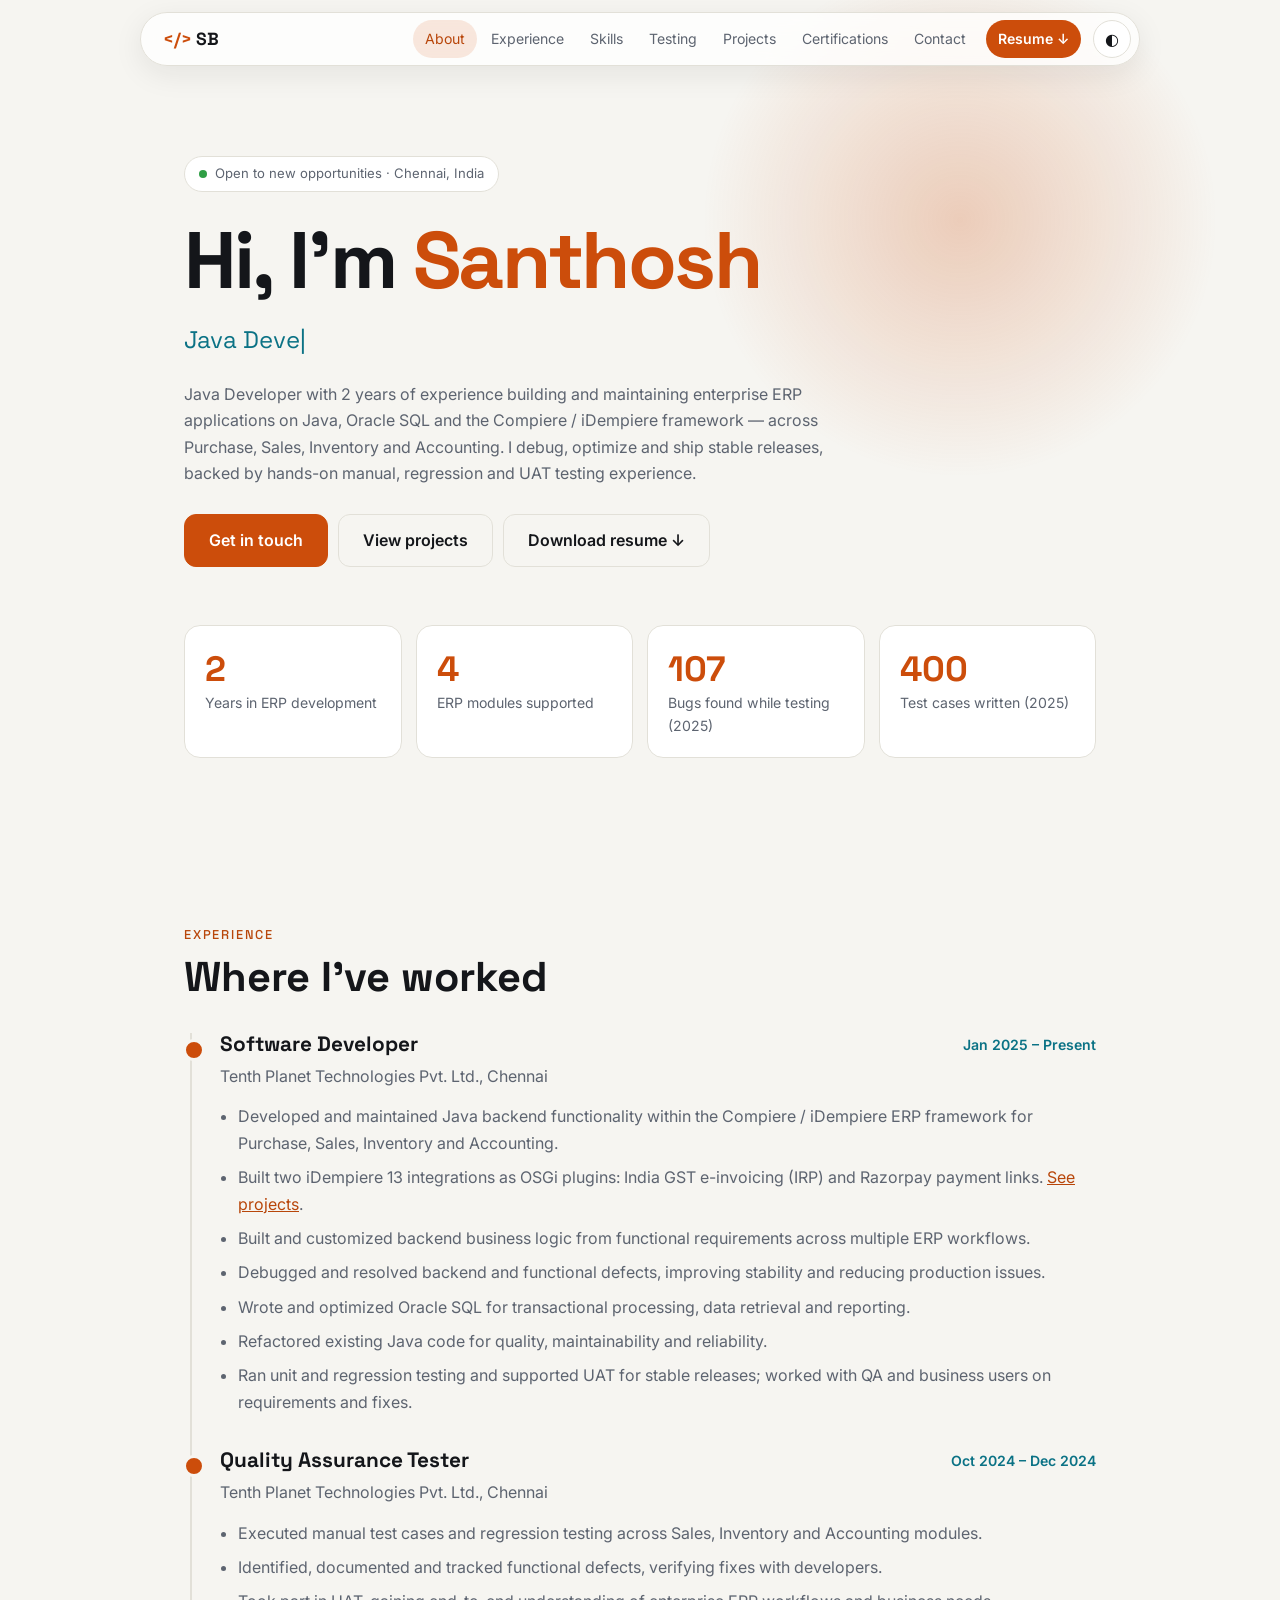
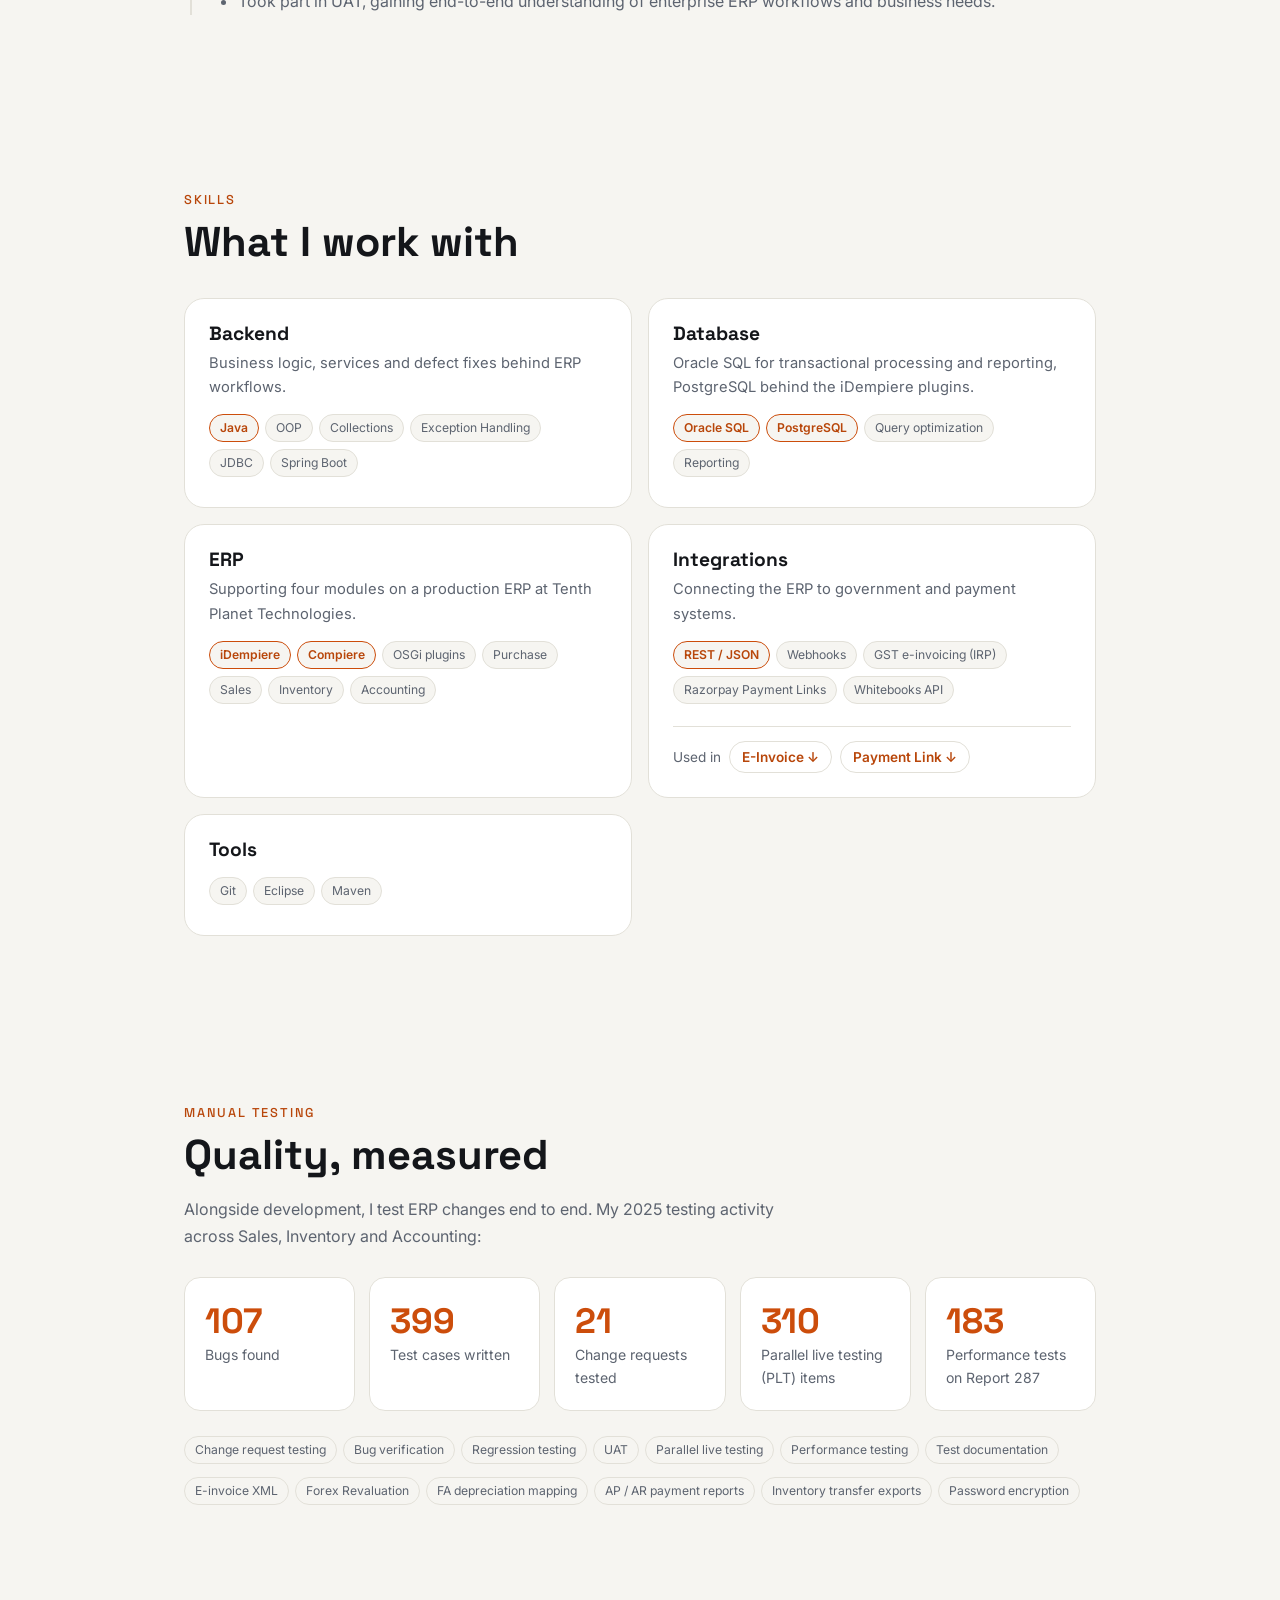
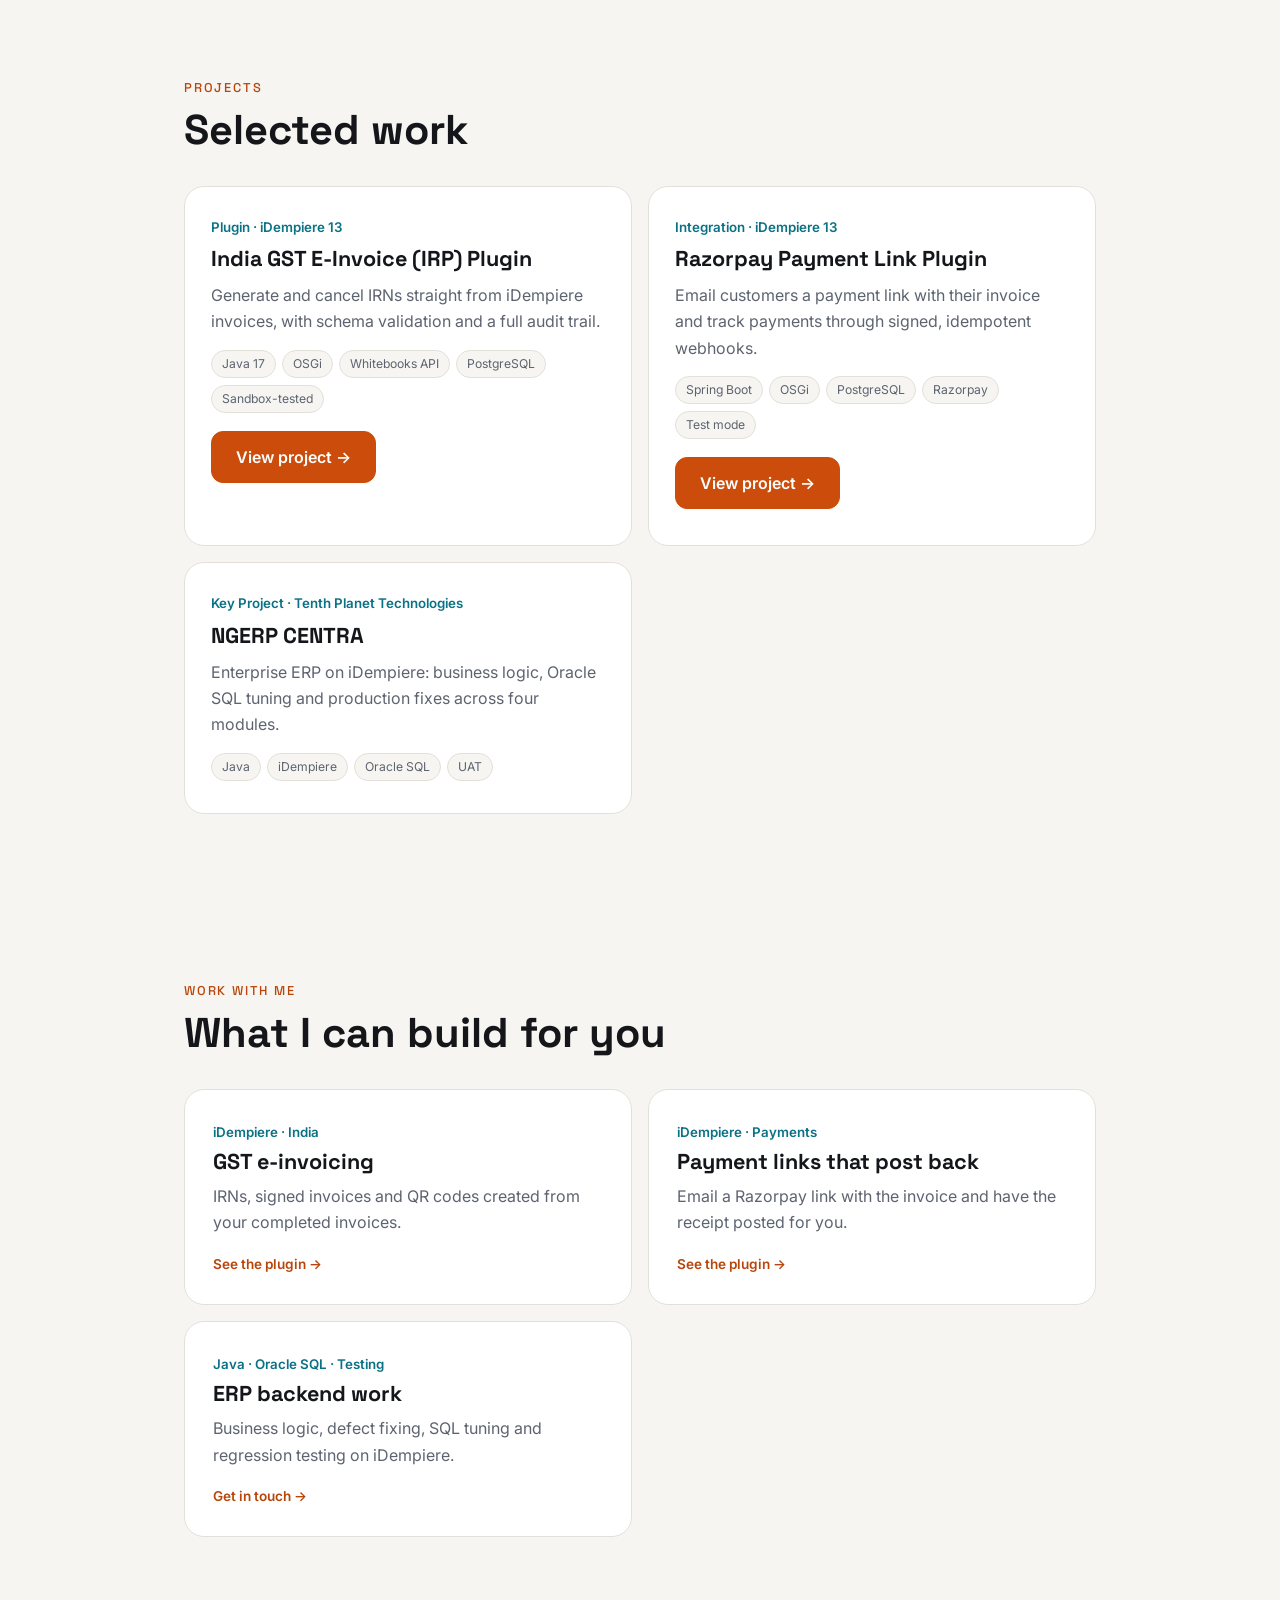
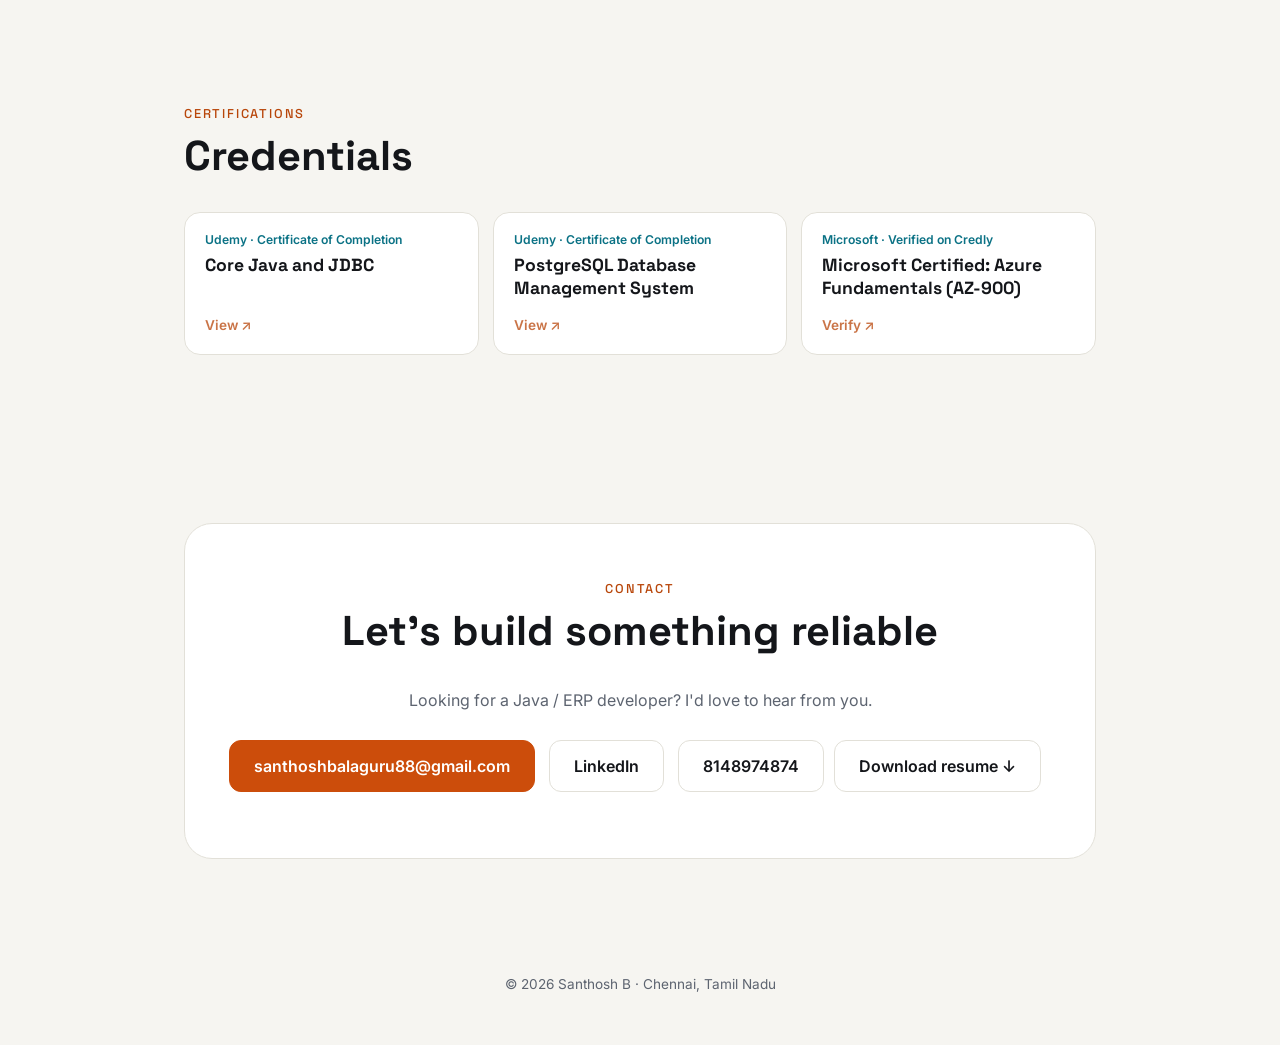
==== index.html @ 07594a26 "Added icons for pills" ====
<!DOCTYPE html>
<html lang="en-IN">
<head>
<meta charset="utf-8">
<meta name="viewport" content="width=device-width, initial-scale=1, viewport-fit=cover">
<title>Santhosh B | Java Developer · iDempiere &amp; Oracle SQL</title>
<meta name="description" content="Santhosh B, Java Developer in Chennai: 2 years building enterprise ERP apps on Compiere / iDempiere and Oracle SQL, plus regression and UAT testing.">
<meta name="author" content="Santhosh B">
<meta name="robots" content="index,follow,max-image-preview:large">
<meta name="theme-color" content="#cc4d0b">
<link rel="canonical" href="https://santhoshbalaguru.website/">
<meta property="og:type" content="website">
<meta property="og:locale" content="en_IN">
<meta property="og:title" content="Santhosh B | Java Developer · iDempiere &amp; Oracle SQL">
<meta property="og:description" content="Santhosh B, Java Developer in Chennai: 2 years building enterprise ERP apps on Compiere / iDempiere and Oracle SQL, plus regression and UAT testing.">
<meta property="og:url" content="https://santhoshbalaguru.website/">
<meta property="og:site_name" content="Santhosh B">
<meta property="og:image" content="https://santhoshbalaguru.website/og-image.png">
<meta property="og:image:width" content="1200">
<meta property="og:image:height" content="630">
<meta property="og:image:alt" content="Santhosh B, Java Developer">
<meta name="twitter:card" content="summary_large_image">
<meta name="twitter:image" content="https://santhoshbalaguru.website/og-image.png">
<meta name="twitter:title" content="Santhosh B | Java Developer · iDempiere &amp; Oracle SQL">
<meta name="twitter:description" content="Santhosh B, Java Developer in Chennai: 2 years building enterprise ERP apps on Compiere / iDempiere and Oracle SQL, plus regression and UAT testing.">
<script type="application/ld+json">
{"@context":"https://schema.org","@type":"Person","name":"Santhosh B","url":"https://santhoshbalaguru.website/","jobTitle":"Java Developer","description":"Santhosh B, Java Developer in Chennai: 2 years building enterprise ERP apps on Compiere / iDempiere and Oracle SQL, plus regression and UAT testing.","address":{"@type":"PostalAddress","addressLocality":"Chennai","addressRegion":"Tamil Nadu","addressCountry":"IN"},"worksFor":{"@type":"Organization","name":"Tenth Planet Technologies Pvt. Ltd."},"alumniOf":{"@type":"CollegeOrUniversity","name":"Dhanalakshmi Srinivasan College"},"knowsAbout":["Java","JDBC","Spring Boot","Oracle SQL","PostgreSQL","iDempiere","Compiere","OSGi","ERP","REST APIs","GST e-invoicing","Razorpay Payment Links","Manual Testing","Regression Testing","UAT"],"sameAs":["https://linkedin.com/in/santhoshb88"]}
</script>
<link rel="icon" type="image/png" href="/favicon.png">
<link rel="preconnect" href="https://fonts.googleapis.com">
<link rel="preconnect" href="https://fonts.gstatic.com" crossorigin>
<link href="https://fonts.googleapis.com/css2?family=Space+Grotesk:wght@500;700&family=Inter:wght@400;500;600&display=swap" rel="stylesheet">
<link rel="stylesheet" href="/site.css">
<script src="/site.js"></script>
<noscript><style>.rv{opacity:1;transform:none}.stat b{font-size:0}.stat b:after{content:attr(data-n);font-size:2.2rem}.type{display:none}</style></noscript>
<style>
/* index-only styles (shared theme, layout and animations are in site.css) */
.type{font-family:'Space Grotesk',sans-serif;font-size:clamp(1.1rem,3vw,1.5rem);color:var(--acc2);min-height:1.8em}
.type:after{content:"|";animation:p 1s infinite}
.tl{border-left:2px solid var(--line);margin-left:6px;padding-left:28px}.tl>div{position:relative;margin-bottom:34px}.tl>div:last-child{margin-bottom:0}.tl>div:before{content:"";position:absolute;left:-37px;top:6px;width:16px;height:16px;border-radius:50%;background:var(--acc);border:3px solid var(--bg)}.tl ul{margin:0;padding-left:18px;color:var(--mute)}.tl li{margin-bottom:8px}.tl li a{color:var(--acc-text)}
.row{display:flex;justify-content:space-between;gap:10px;flex-wrap:wrap;margin-bottom:6px}
.row h3{font-size:1.3rem}.when{color:var(--acc2);font-size:.88rem;font-weight:600}
.co{color:var(--mute);margin-bottom:14px}
.bars{display:grid;grid-template-columns:repeat(auto-fit,minmax(min(300px,100%),1fr));gap:16px}
.sk{background:var(--card);border:1px solid var(--line);border-radius:20px;padding:24px;transition:.3s}
.sk:hover{border-color:var(--acc);box-shadow:0 14px 34px var(--glow)}
.sk h3{font-size:1.2rem;margin-bottom:6px}.sk>p{margin:0;color:var(--mute);font-size:.92rem}
.sk .pills{margin-top:14px}.sk .pills span.p{border-color:var(--acc);color:var(--acc-text);font-weight:600}
.sk .seen{display:flex;flex-wrap:wrap;align-items:center;gap:8px;margin-top:16px;padding-top:14px;border-top:1px solid var(--line);font-size:.85rem;color:var(--mute)}
.sk .seen a{color:var(--acc-text);font-weight:600;text-decoration:none;padding:4px 12px;border:1px solid var(--line);border-radius:99px;transition:.2s}
.sk .seen a:hover{border-color:var(--acc);background:color-mix(in srgb,var(--acc) 10%,transparent)}
.card.hl{border-color:var(--acc);box-shadow:0 0 0 3px color-mix(in srgb,var(--acc) 35%,transparent),0 14px 34px var(--glow)}
.certs{display:grid;grid-template-columns:repeat(auto-fit,minmax(min(240px,100%),1fr));gap:14px;margin-top:34px}
.cert{display:flex;flex-direction:column;align-items:flex-start;gap:14px;border:1px solid var(--line);border-radius:16px;padding:18px 20px;background:var(--card);text-decoration:none;color:var(--ink);position:relative;transition:.25s}
.cert:hover,.cert:focus-visible{transform:translateY(-4px);border-color:var(--acc);box-shadow:0 14px 34px var(--glow);outline:none}
.cb{flex:1;min-width:0;width:100%}.cb small{display:block;color:var(--acc2);font-weight:600;font-size:.76rem;line-height:1.4;margin-bottom:6px}
.cb b{display:block;font-family:'Space Grotesk',sans-serif;font-size:1.1rem;line-height:1.3;overflow-wrap:anywhere}
.go{flex:none;margin-top:auto;font-size:.85rem;font-weight:600;color:var(--acc-text);opacity:.75;transition:.25s}
.cert:hover .go{opacity:1;transform:translateX(3px)}
.card.next .go{opacity:1}
.contact{text-align:center}
.contact .box{background:var(--card);border:1px solid var(--line);border-radius:28px;padding:56px 24px}
.contact p{color:var(--mute);max-width:480px;margin:0 auto 26px}
@media(prefers-reduced-motion:reduce){.type:after{animation:none}.sk,.cert,.go,.sk .seen a{transition:none}.cert:hover,.cert:focus-visible,.cert:hover .go{transform:none}}
</style>
</head>
<body>
<nav aria-label="Main"><a class="brand" href="#about"><span>&lt;/&gt;</span> SB</a>
<div class="links" id="menu"><a href="#about">About</a><a href="#exp">Experience</a><a href="#skills">Skills</a><a href="#qa">Testing</a><a href="#work">Projects</a><a href="#edu">Certifications</a><a href="#contact">Contact</a><a class="nav-btn" href="/Santhosh_B_Resume.pdf" download>Resume ↓</a></div>
<div class="tools"><button id="theme" aria-label="Toggle theme">◐</button><button id="menu-btn" aria-label="Open menu" aria-expanded="false" aria-controls="menu"><svg width="18" height="18" viewBox="0 0 18 18" fill="none" stroke="currentColor" stroke-width="1.8" stroke-linecap="round" aria-hidden="true"><path class="a" d="M3 5h12M3 9h12M3 13h12"/><path class="x" d="M4 4l10 10M14 4L4 14"/></svg></button></div></nav>

<main>
<section class="hero" id="about">
<span class="tag"><i></i>Open to new opportunities · Chennai, India</span>
<h1>Hi, I'm <em>Santhosh</em></h1>
<div class="type" id="type"></div>
<p class="lead">Java Developer with 2 years of experience building and maintaining enterprise ERP applications on Java, Oracle SQL and the Compiere / iDempiere framework — across Purchase, Sales, Inventory and Accounting. I debug, optimize and ship stable releases, backed by hands-on manual, regression and UAT testing experience.</p>
<a class="btn" href="#contact">Get in touch</a><a class="btn o" href="#work">View projects</a><a class="btn o" href="/Santhosh_B_Resume.pdf" download>Download resume ↓</a>
<div class="stats">
<div class="stat"><b data-n="2">0</b><span>Years in ERP development</span></div>
<div class="stat"><b data-n="4">0</b><span>ERP modules supported</span></div>
<div class="stat"><b data-n="107">0</b><span>Bugs found while testing (2025)</span></div>
<div class="stat"><b data-n="400">0</b><span>Test cases written (2025)</span></div>
</div>
</section>

<section id="exp" class="rv">
<div class="eyebrow">Experience</div><h2>Where I've worked</h2>
<div class="tl">
<div><div class="row"><h3>Software Developer</h3><span class="when">Jan 2025 – Present</span></div><div class="co">Tenth Planet Technologies Pvt. Ltd., Chennai</div>
<ul><li>Developed and maintained Java backend functionality within the Compiere / iDempiere ERP framework for Purchase, Sales, Inventory and Accounting.</li>
<li>Built two iDempiere 13 integrations as OSGi plugins: India GST e-invoicing (IRP) and Razorpay payment links. <a href="#work">See projects</a>.</li>
<li>Built and customized backend business logic from functional requirements across multiple ERP workflows.</li>
<li>Debugged and resolved backend and functional defects, improving stability and reducing production issues.</li>
<li>Wrote and optimized Oracle SQL for transactional processing, data retrieval and reporting.</li>
<li>Refactored existing Java code for quality, maintainability and reliability.</li>
<li>Ran unit and regression testing and supported UAT for stable releases; worked with QA and business users on requirements and fixes.</li></ul></div>
<div><div class="row"><h3>Quality Assurance Tester</h3><span class="when">Oct 2024 – Dec 2024</span></div><div class="co">Tenth Planet Technologies Pvt. Ltd., Chennai</div>
<ul><li>Executed manual test cases and regression testing across Sales, Inventory and Accounting modules.</li>
<li>Identified, documented and tracked functional defects, verifying fixes with developers.</li>
<li>Took part in UAT, gaining end-to-end understanding of enterprise ERP workflows and business needs.</li></ul></div>
</div>
</section>

<section id="skills" class="rv">
<div class="eyebrow">Skills</div><h2>What I work with</h2>
<div class="bars">
<div class="sk"><h3>Backend</h3><p>Business logic, services and defect fixes behind ERP workflows.</p><div class="pills"><span class="p">Java</span><span>OOP</span><span>Collections</span><span>Exception Handling</span><span>JDBC</span><span>Spring Boot</span></div></div>
<div class="sk"><h3>Database</h3><p>Oracle SQL for transactional processing and reporting, PostgreSQL behind the iDempiere plugins.</p><div class="pills"><span class="p">Oracle SQL</span><span class="p">PostgreSQL</span><span>Query optimization</span><span>Reporting</span></div></div>
<div class="sk"><h3>ERP</h3><p>Supporting four modules on a production ERP at Tenth Planet Technologies.</p><div class="pills"><span class="p">iDempiere</span><span class="p">Compiere</span><span>OSGi plugins</span><span>Purchase</span><span>Sales</span><span>Inventory</span><span>Accounting</span></div></div>
<div class="sk"><h3>Integrations</h3><p>Connecting the ERP to government and payment systems.</p><div class="pills"><span class="p">REST / JSON</span><span>Webhooks</span><span>GST e-invoicing (IRP)</span><span>Razorpay Payment Links</span><span>Whitebooks API</span></div><div class="seen"><span>Used in</span><a href="#p-einvoice">E-Invoice ↓</a><a href="#p-payment">Payment Link ↓</a></div></div>
<div class="sk"><h3>Tools</h3><div class="pills"><span>Git</span><span>Eclipse</span><span>Maven</span></div></div>
</div>
</section>

<section id="qa" class="rv">
<div class="eyebrow">Manual Testing</div><h2>Quality, measured</h2>
<p class="lead" style="margin-top:-14px">Alongside development, I test ERP changes end to end. My 2025 testing activity across Sales, Inventory and Accounting:</p>
<div class="stats" style="margin-top:0">
<div class="stat"><b data-n="107">0</b><span>Bugs found</span></div>
<div class="stat"><b data-n="400">0</b><span>Test cases written</span></div>
<div class="stat"><b data-n="21">0</b><span>Change requests tested</span></div>
<div class="stat"><b data-n="311">0</b><span>Parallel live testing (PLT) items</span></div>
<div class="stat"><b data-n="184">0</b><span>Performance tests on Report 287</span></div>
</div>
<div class="pills" style="margin-top:24px"><span>Change request testing</span><span>Bug verification</span><span>Regression testing</span><span>UAT</span><span>Parallel live testing</span><span>Performance testing</span><span>Test documentation</span></div>
<div class="pills" style="margin-top:6px"><span>E-invoice XML</span><span>Forex Revaluation</span><span>FA depreciation mapping</span><span>AP / AR payment reports</span><span>Inventory transfer exports</span><span>Password encryption</span></div>
</section>

<section id="work" class="rv">
<div class="eyebrow">Projects</div><h2>Selected work</h2>
<div class="grid">
<div class="card" id="p-einvoice"><small>Plugin · iDempiere 13</small><h3>India GST E-Invoice (IRP) Plugin</h3><p>Generate and cancel IRNs straight from iDempiere invoices, with schema validation and a full audit trail.</p><div class="pills"><span>Java 17</span><span>OSGi</span><span>Whitebooks API</span><span>PostgreSQL</span><span>Sandbox-tested</span></div><a class="btn" href="/einvoice" style="margin-top:12px">View project →</a></div>
<div class="card" id="p-payment"><small>Integration · iDempiere 13</small><h3>Razorpay Payment Link Plugin</h3><p>Email customers a payment link with their invoice and track payments through signed, idempotent webhooks.</p><div class="pills"><span>Spring Boot</span><span>OSGi</span><span>PostgreSQL</span><span>Razorpay</span><span>Test mode</span></div><a class="btn" href="/paymentlink" style="margin-top:12px">View project →</a></div><div class="card"><small>Key Project · Tenth Planet Technologies</small><h3>NGERP CENTRA</h3><p>Enterprise ERP on iDempiere: business logic, Oracle SQL tuning and production fixes across four modules.</p><div class="pills"><span>Java</span><span>iDempiere</span><span>Oracle SQL</span><span>UAT</span></div></div>
</div>
</section>

<section id="build" class="rv">
<div class="eyebrow">Work with me</div><h2>What I can build for you</h2>
<div class="grid">
<a class="card next" href="/einvoice"><small>iDempiere · India</small><h3>GST e-invoicing</h3><p>IRNs, signed invoices and QR codes created from your completed invoices.</p><span class="go">See the plugin →</span></a>
<a class="card next" href="/paymentlink"><small>iDempiere · Payments</small><h3>Payment links that post back</h3><p>Email a Razorpay link with the invoice and have the receipt posted for you.</p><span class="go">See the plugin →</span></a>
<a class="card next" href="#contact"><small>Java · Oracle SQL · Testing</small><h3>ERP backend work</h3><p>Business logic, defect fixing, SQL tuning and regression testing on iDempiere.</p><span class="go">Get in touch →</span></a>
</div></section>

<section id="edu" class="rv">
<div class="eyebrow">Certifications</div><h2>Credentials</h2>
<div class="certs" style="margin-top:0">
<a class="cert" href="https://www.udemy.com/certificate/UC-5e685139-abd2-43ed-b27d-0bf77f85c052/" target="_blank" rel="noopener"><span class="cb"><small>Udemy · Certificate of Completion</small><b>Core Java and JDBC</b></span><span class="go">View ↗</span></a>
<a class="cert" href="https://www.udemy.com/certificate/UC-26dd299c-749d-40ff-84b7-709927bcfcb7/" target="_blank" rel="noopener"><span class="cb"><small>Udemy · Certificate of Completion</small><b>PostgreSQL Database Management System</b></span><span class="go">View ↗</span></a>
<a class="cert" href="https://www.credly.com/badges/c9484f52-9594-4102-beeb-a816257a2bc6/public_url" target="_blank" rel="noopener"><span class="cb"><small>Microsoft · Verified on Credly</small><b>Microsoft Certified: Azure Fundamentals (AZ-900)</b></span><span class="go">Verify ↗</span></a>
</div>
</section>

<section id="contact" class="contact rv">
<div class="box"><div class="eyebrow">Contact</div><h2>Let's build something reliable</h2>
<p>Looking for a Java / ERP developer? I'd love to hear from you.</p>
<a class="btn" href="mailto:santhoshbalaguru88@gmail.com">santhoshbalaguru88@gmail.com</a>
<a class="btn o" href="https://linkedin.com/in/santhoshb88" target="_blank" rel="noopener">LinkedIn</a>
<a class="btn o" href="tel:+918148974874">8148974874</a><a class="btn o" href="/Santhosh_B_Resume.pdf" download>Download resume ↓</a></div>
</section>
</main>
<footer>© 2026 Santhosh B · Chennai, Tamil Nadu</footer>

<script>
// typing (static first line when reduced motion is preferred)
var words=['Java Developer','iDempiere / Compiere Developer','Oracle SQL & JDBC','Manual Testing & UAT'],wi=0,ci=0,del=false,el=document.getElementById('type');
if(matchMedia('(prefers-reduced-motion:reduce)').matches){el.textContent=words[0]}
else(function t(){var w=words[wi];el.textContent=w.slice(0,ci);
 if(!del&&ci===w.length){del=true;return setTimeout(t,1400)}
 if(del&&ci===0){del=false;wi=(wi+1)%words.length}
 ci+=del?-1:1;setTimeout(t,del?35:70)})();
// highlight a project card when its link in Skills is clicked
document.querySelectorAll('.sk .seen a[href^="#p-"]').forEach(function(a){a.addEventListener('click',function(){var c=document.querySelector(a.getAttribute('href'));if(!c)return;c.classList.remove('hl');void c.offsetWidth;c.classList.add('hl');setTimeout(function(){c.classList.remove('hl')},2600)})});
</script>
</body>
</html>
---- site.css ----
/* Shared styles for every page of santhoshbalaguru.website.
   Theme tokens, layout, components, glow and animations live here.
   Page-specific styles stay in each page's own <style> block. */
:root{--bg:#f6f5f1;--card:#fff;--ink:#14161a;--mute:#5d6470;--line:#e2e0d8;--acc:#cc4d0b;--acc2:#0b7285;--glow:rgba(204,77,11,.12);--on-acc:#fff;--acc-text:#b8460a;box-sizing:border-box;padding-top:env(safe-area-inset-top,0px);padding-bottom:env(safe-area-inset-bottom,0px)}
:root[data-theme="dark"]{--bg:#0e1013;--card:#171a1f;--ink:#eef0f3;--mute:#9aa3af;--line:#262b33;--acc:#ff8a4c;--acc2:#3bc9db;--glow:rgba(255,138,76,.14);--on-acc:#14161a;--acc-text:#ff8a4c}
*{box-sizing:border-box}html{scroll-behavior:smooth;scroll-padding-top:96px;overflow-x:hidden}
body{margin:0;background:var(--bg);color:var(--ink);font:16px/1.65 Inter,system-ui,sans-serif}
h1,h2,h3{font-family:'Space Grotesk',Inter,sans-serif;line-height:1.15;margin:0}
a{color:inherit}
/* nav: floating pill, hamburger menu under 980px */
nav{position:sticky;top:calc(env(safe-area-inset-top,0px) + 12px);z-index:10;display:flex;align-items:center;justify-content:space-between;gap:12px;width:min(1000px,calc(100% - 10vw));margin:12px auto 0;padding:7px 8px 7px 22px;border:1px solid var(--line);border-radius:99px;background:color-mix(in srgb,var(--card) 78%,transparent);-webkit-backdrop-filter:blur(14px) saturate(1.4);backdrop-filter:blur(14px) saturate(1.4);box-shadow:0 8px 30px rgba(20,22,26,.08)}
:root[data-theme="dark"] nav{box-shadow:0 8px 30px rgba(0,0,0,.45)}
.brand{font:700 1.1rem 'Space Grotesk',sans-serif;text-decoration:none;white-space:nowrap}.brand span{color:var(--acc)}
.links{display:flex;gap:2px;align-items:center;margin-left:auto;font-size:.88rem}
.links a{text-decoration:none;color:var(--mute);padding:7px 12px;border-radius:99px;white-space:nowrap;transition:.2s}
.links a:hover{color:var(--ink);background:color-mix(in srgb,var(--ink) 7%,transparent)}
.links a.on{color:var(--acc-text);background:color-mix(in srgb,var(--acc) 13%,transparent)}
.tools{display:flex;gap:6px;align-items:center}
#theme,#menu-btn{border:1px solid var(--line);background:var(--card);color:var(--ink);border-radius:99px;width:38px;height:38px;cursor:pointer;font-size:1rem;padding:0}
#menu-btn{display:none;place-items:center}
#menu-btn .x{display:none}nav.open #menu-btn .a{display:none}nav.open #menu-btn .x{display:inline}
.links a:focus-visible,#theme:focus-visible,#menu-btn:focus-visible,.brand:focus-visible{outline:2px solid var(--acc);outline-offset:2px}
.links a.nav-btn,.links a.nav-btn.on,.links a.nav-btn:hover{background:var(--acc);color:var(--on-acc);font-weight:600}
.links a.nav-btn{margin-left:6px}.links a.nav-btn:hover{filter:brightness(1.1)}
@media(max-width:1060px){.links{gap:0}.links a{padding:7px 9px;font-size:.85rem}}
@media(max-width:980px){
#menu-btn{display:inline-grid}
.links{position:absolute;top:calc(100% + 10px);left:0;right:0;margin:0;flex-direction:column;align-items:stretch;gap:2px;padding:10px;background:var(--card);border:1px solid var(--line);border-radius:24px;box-shadow:0 18px 40px rgba(20,22,26,.14);opacity:0;visibility:hidden;transform:translateY(-8px);transition:opacity .2s,transform .2s,visibility .2s}
:root[data-theme="dark"] .links{box-shadow:0 18px 40px rgba(0,0,0,.55)}
nav.open .links{opacity:1;visibility:visible;transform:none}
.links a{padding:13px 16px;border-radius:14px;font-size:1rem}
.links a.nav-btn{margin:6px 0 0;text-align:center}
}
/* layout + type */
section{max-width:1040px;margin:0 auto;padding:84px 5vw}
.hero{padding-top:90px;position:relative}
.hero:before{content:"";position:absolute;inset:-40px 0 auto auto;width:min(420px,90vw);height:min(420px,90vw);background:radial-gradient(circle,var(--glow),transparent 65%);z-index:-1}
.tag{display:inline-block;padding:6px 14px;border:1px solid var(--line);background:var(--card);border-radius:99px;font-size:.82rem;color:var(--mute)}
.tag i{display:inline-block;width:8px;height:8px;border-radius:50%;background:#2f9e44;margin-right:8px;animation:p 2s infinite}
@keyframes p{50%{opacity:.3}}
h1{font-size:clamp(2.6rem,8vw,5rem);margin:22px 0 14px;letter-spacing:-.03em}
h1 em{font-style:normal;color:var(--acc)}
.lead{max-width:640px;color:var(--mute);margin:18px 0 28px}
.eyebrow{font:500 .8rem 'Space Grotesk',sans-serif;letter-spacing:.14em;text-transform:uppercase;color:var(--acc-text);margin-bottom:10px}
h2{font-size:clamp(1.8rem,4.5vw,2.6rem);margin-bottom:32px}
/* components */
.btn{display:inline-block;max-width:100%;overflow-wrap:anywhere;padding:12px 24px;border-radius:12px;background:var(--acc);color:var(--on-acc);text-decoration:none;font-weight:600;margin:0 10px 10px 0;transition:.2s;border:1px solid var(--acc)}
.btn.o{background:transparent;color:var(--ink);border-color:var(--line)}.btn:hover{transform:translateY(-2px)}
.stats{display:grid;grid-template-columns:repeat(auto-fit,minmax(min(140px,100%),1fr));gap:14px;margin-top:48px}
.stat{background:var(--card);border:1px solid var(--line);border-radius:16px;padding:20px}
.stat b{font:700 2.2rem 'Space Grotesk',sans-serif;color:var(--acc)}.stat span{display:block;color:var(--mute);font-size:.88rem}
.grid{display:grid;grid-template-columns:repeat(auto-fit,minmax(min(300px,100%),1fr));gap:16px}
.card{background:var(--card);border:1px solid var(--line);border-radius:20px;padding:26px;transition:.25s;position:relative;overflow:hidden}
.card:hover{transform:translateY(-4px);border-color:var(--acc);box-shadow:0 14px 34px var(--glow)}
.card small{color:var(--acc2);font-weight:600}.card h3{font-size:1.35rem;margin:8px 0 10px}.card p{color:var(--mute);margin:0 0 14px}
.pills span{display:inline-block;font-size:.76rem;padding:3px 10px;margin:0 6px 6px 0;border-radius:99px;background:var(--bg);border:1px solid var(--line);color:var(--mute)}
a.next{display:block;text-decoration:none;color:inherit;padding:28px!important}
a.next small{color:var(--acc2);font-weight:600}
a.next h3{margin:6px 0 8px!important}a.next p{margin:0 0 14px!important;color:var(--mute)}
a.next .go{color:var(--acc-text);font-weight:600}
footer{text-align:center;color:var(--mute);font-size:.85rem;padding:30px 5vw 50px}
/* animations: scroll reveal, cursor glow, progress bar (driven by site.js) */
.rv{opacity:0;transform:translateY(24px);transition:.7s}.rv.v{opacity:1;transform:none}
#glow{display:none}
@media (hover:hover) and (pointer:fine) and (prefers-reduced-motion:no-preference){
.hero:before{display:none}
#glow{display:block;position:fixed;top:0;left:0;width:560px;height:560px;margin:-280px 0 0 -280px;border-radius:50%;pointer-events:none;z-index:-1;background:radial-gradient(circle,color-mix(in srgb,var(--acc) 24%,transparent),transparent 65%);will-change:transform;transform:translate3d(-999px,-999px,0)}
}
#bar{position:fixed;top:0;left:0;height:3px;background:var(--acc);width:0;z-index:20}
/* reduced motion: no smooth scroll, reveal or hover movement */
@media(prefers-reduced-motion:reduce){
html{scroll-behavior:auto}
.links,.links a,.card,.btn{transition:none}
.rv{opacity:1;transform:none;transition:none}
.tag i{animation:none}
.card:hover,.btn:hover{transform:none}
}
/* figures (inline SVG diagrams) and before/after blocks */
.fig{margin:26px 0 0;border:1px solid var(--line);border-radius:16px;background:var(--card);padding:18px;overflow-x:auto}
.fig svg{display:block;min-width:660px;width:100%;height:auto}.fig figcaption{margin-top:12px;color:var(--mute);font-size:.88rem;max-width:72ch}
.fig .t{fill:var(--ink);font:600 14px Inter,sans-serif}.fig .s{fill:var(--mute);font:12px Inter,sans-serif}.fig .l{fill:var(--acc-text);font:600 11.5px Inter,sans-serif}
.fig .bx{fill:var(--bg);stroke:var(--line);stroke-width:1.2}.fig .hi{stroke:var(--acc);stroke-width:1.6}.fig .wn{stroke:var(--acc2);stroke-dasharray:4 3}
.fig .ln{stroke:var(--acc);stroke-width:1.6;fill:none}.fig .ar{fill:var(--acc)}
.ba{display:grid;grid-template-columns:repeat(auto-fit,minmax(min(300px,100%),1fr));gap:16px}
.ba>div{border:1px solid var(--line);border-radius:16px;background:var(--card);padding:22px}.ba>.af{border-color:var(--acc)}
.ba b{display:block;font:700 1.05rem 'Space Grotesk',sans-serif;margin-bottom:8px}.ba .af b{color:var(--acc-text)}
.ba ol{margin:0;padding-left:20px;color:var(--mute)}.ba li{margin-bottom:6px}

/* the next-project card follows the contact block, so it needs no top padding of its own */
section:has(>a.next){padding-top:0}
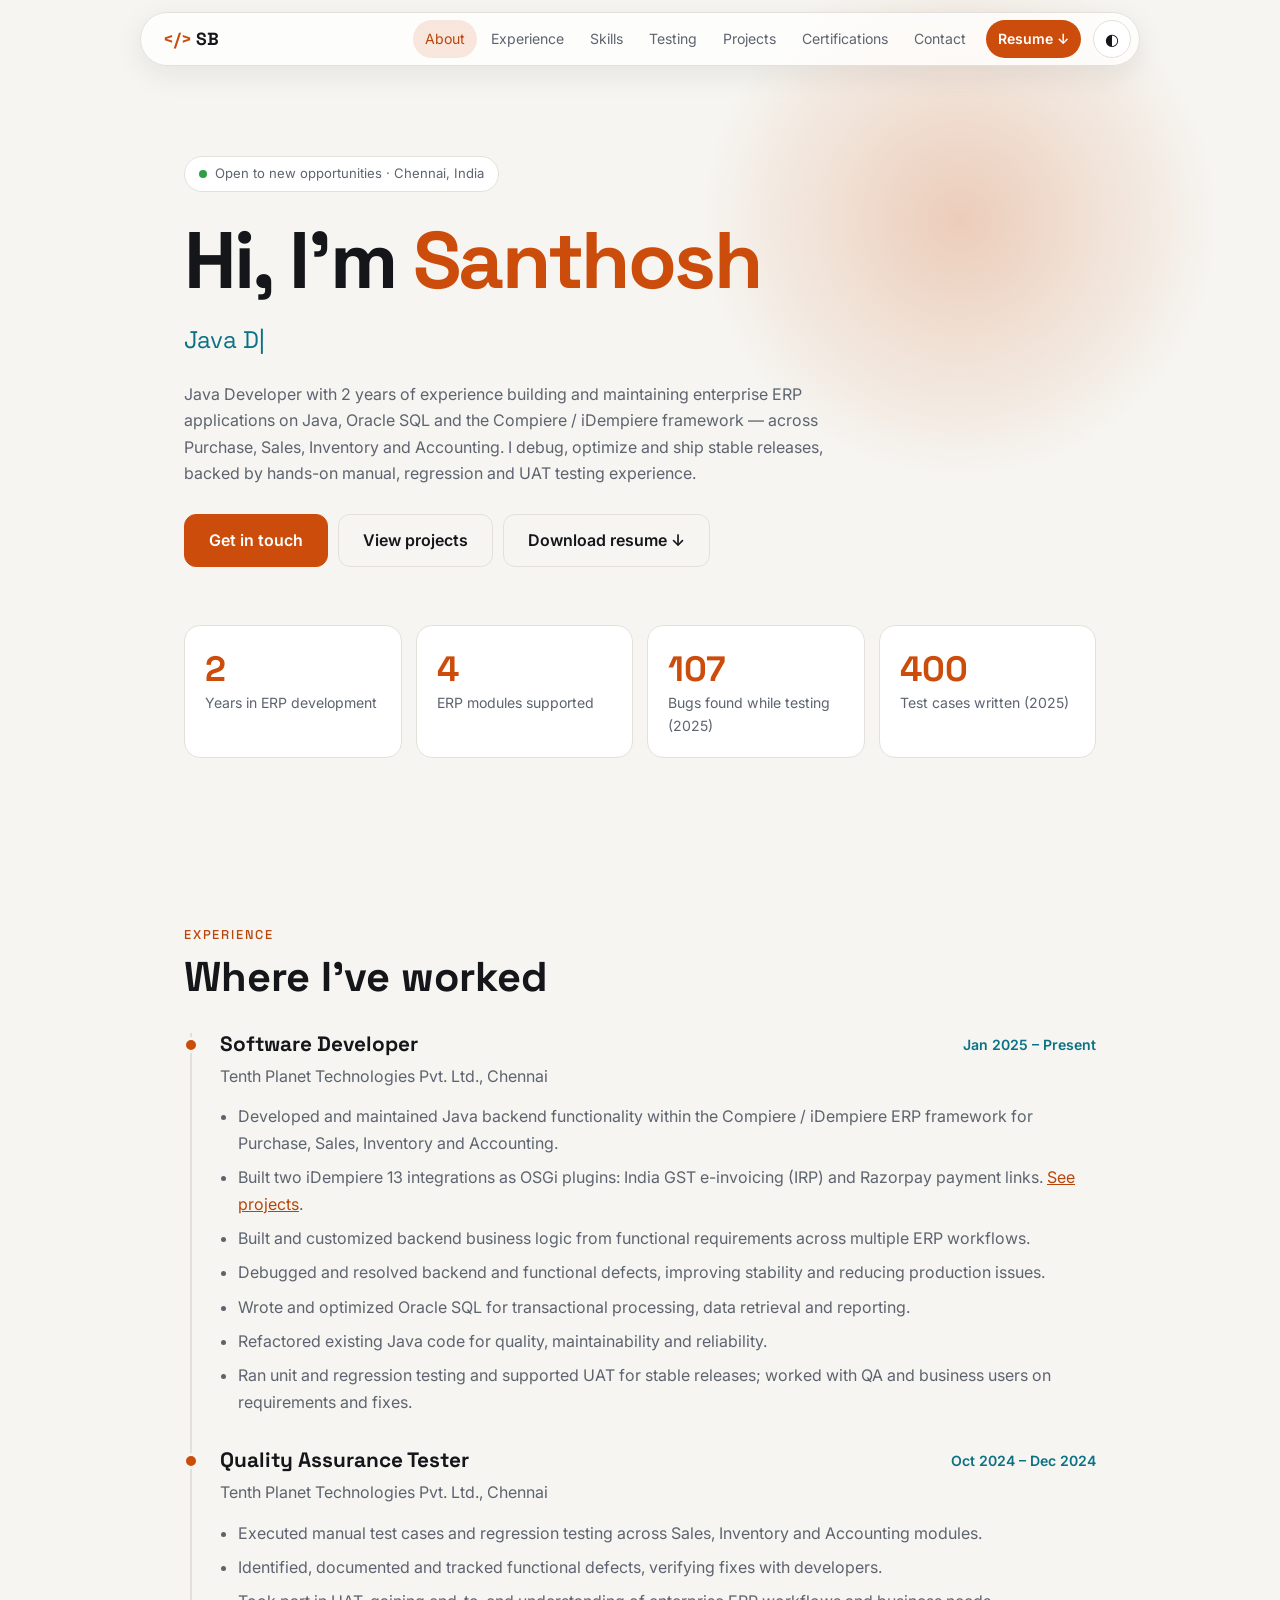
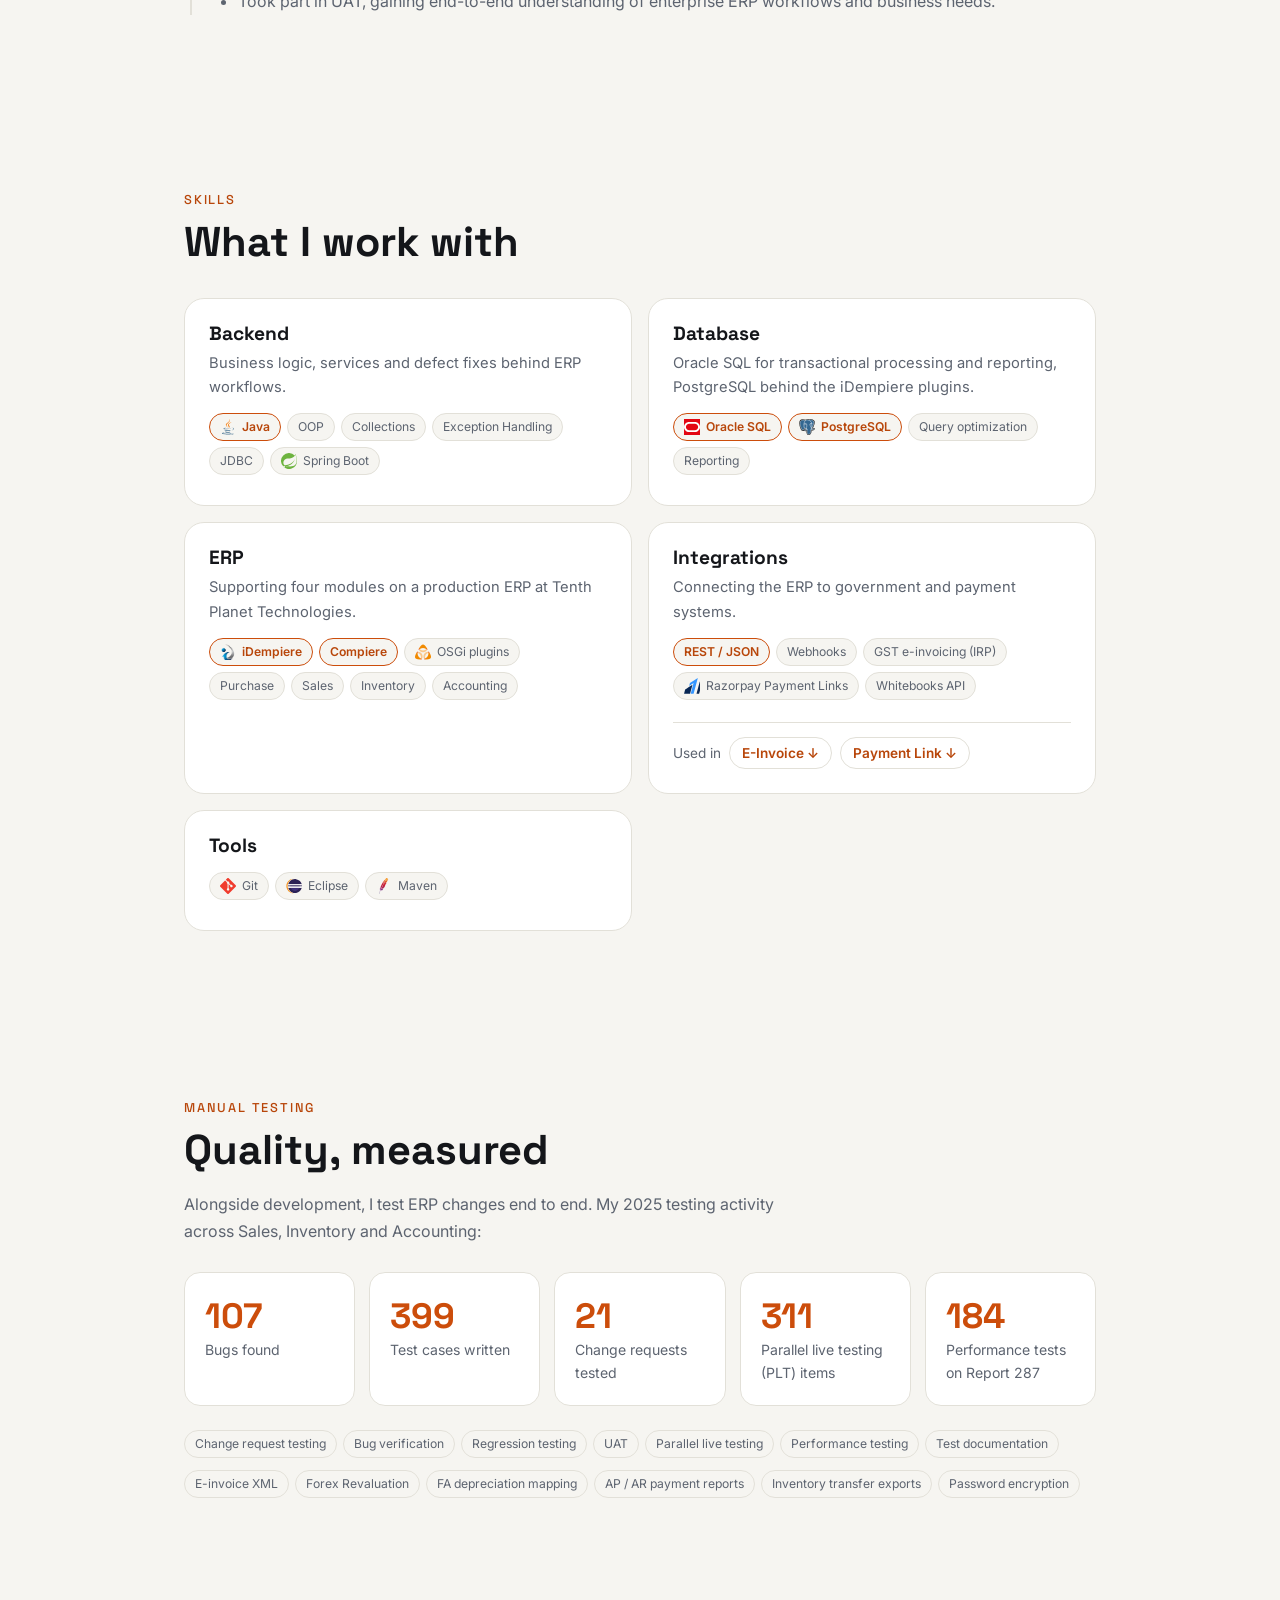
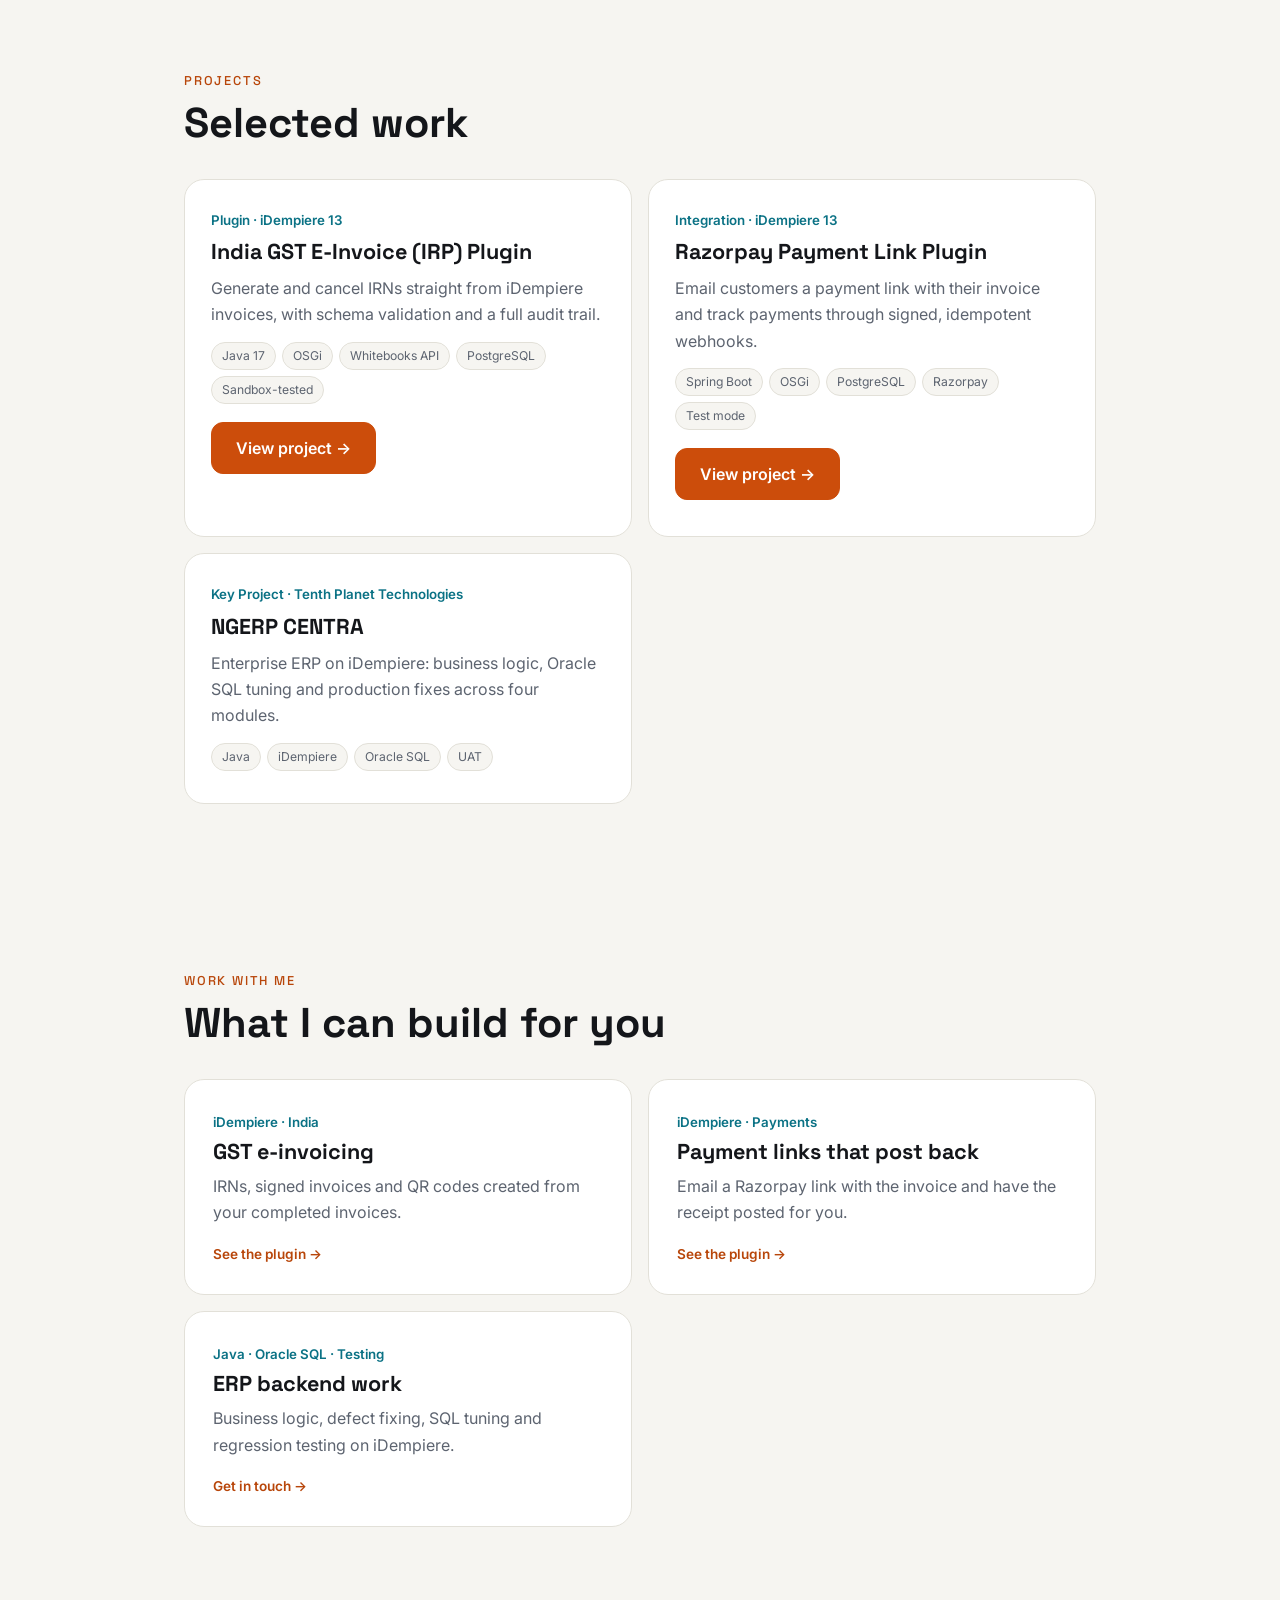
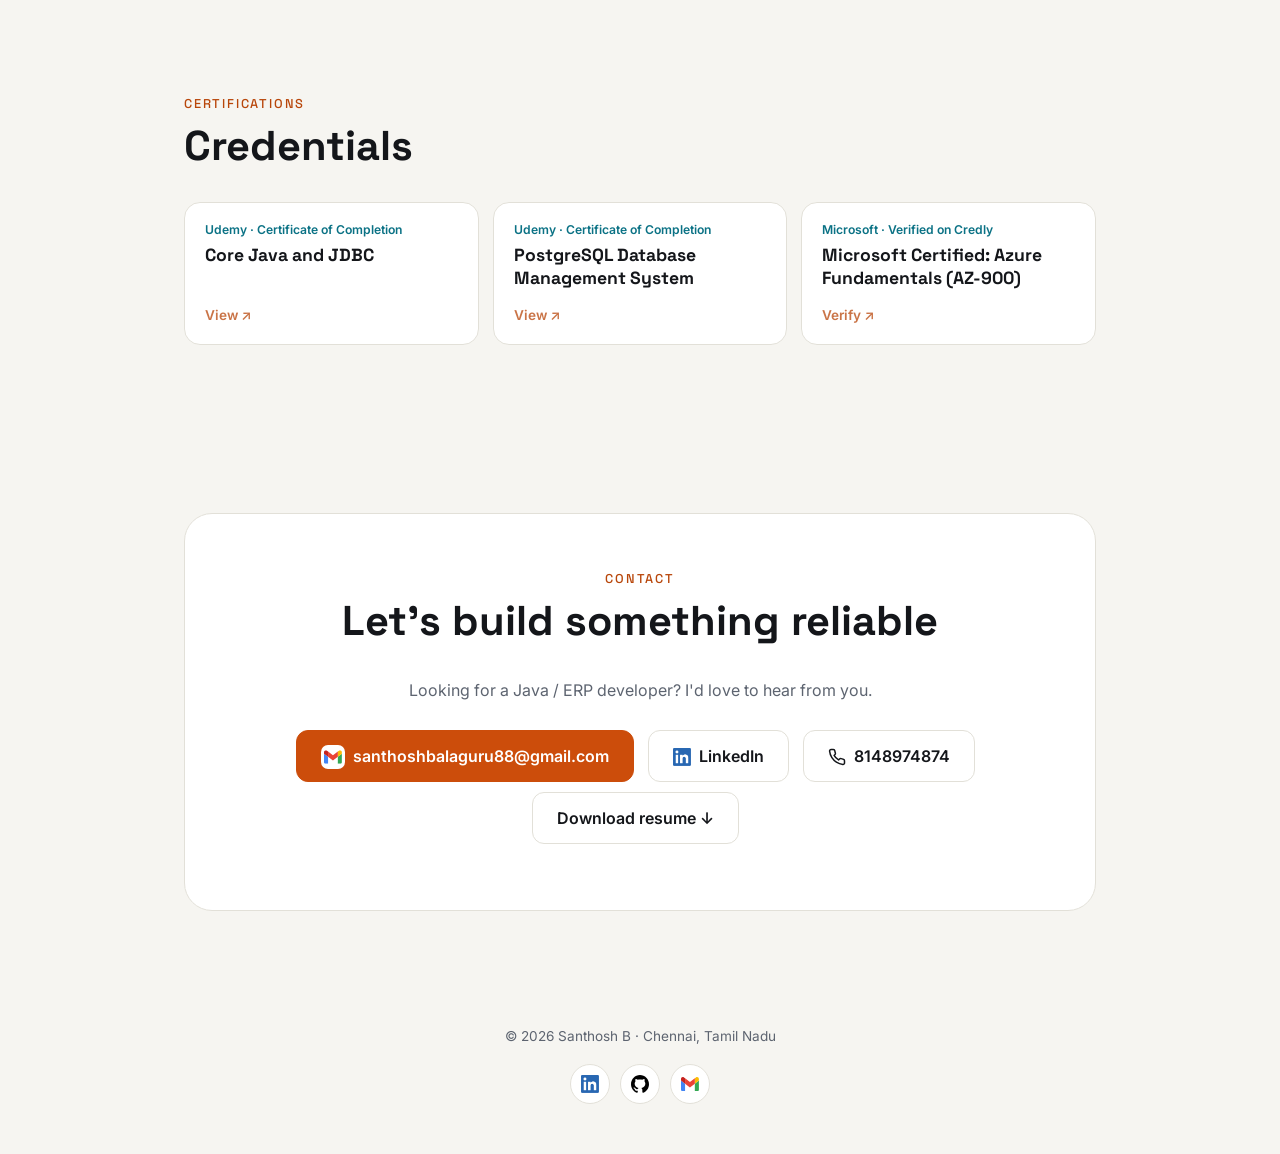
==== commit b0f34704: "Aligned dot in the Experienced section" ====
--- a/index.html
+++ b/index.html
@@ -24,7 +24,7 @@
 <meta name="twitter:title" content="Santhosh B | Java Developer · iDempiere &amp; Oracle SQL">
 <meta name="twitter:description" content="Santhosh B, Java Developer in Chennai: 2 years building enterprise ERP apps on Compiere / iDempiere and Oracle SQL, plus regression and UAT testing.">
 <script type="application/ld+json">
-{"@context":"https://schema.org","@type":"Person","name":"Santhosh B","url":"https://santhoshbalaguru.website/","jobTitle":"Java Developer","description":"Santhosh B, Java Developer in Chennai: 2 years building enterprise ERP apps on Compiere / iDempiere and Oracle SQL, plus regression and UAT testing.","address":{"@type":"PostalAddress","addressLocality":"Chennai","addressRegion":"Tamil Nadu","addressCountry":"IN"},"worksFor":{"@type":"Organization","name":"Tenth Planet Technologies Pvt. Ltd."},"alumniOf":{"@type":"CollegeOrUniversity","name":"Dhanalakshmi Srinivasan College"},"knowsAbout":["Java","JDBC","Spring Boot","Oracle SQL","PostgreSQL","iDempiere","Compiere","OSGi","ERP","REST APIs","GST e-invoicing","Razorpay Payment Links","Manual Testing","Regression Testing","UAT"],"sameAs":["https://linkedin.com/in/santhoshb88"]}
+{"@context":"https://schema.org","@type":"Person","name":"Santhosh B","url":"https://santhoshbalaguru.website/","jobTitle":"Java Developer","description":"Santhosh B, Java Developer in Chennai: 2 years building enterprise ERP apps on Compiere / iDempiere and Oracle SQL, plus regression and UAT testing.","address":{"@type":"PostalAddress","addressLocality":"Chennai","addressRegion":"Tamil Nadu","addressCountry":"IN"},"worksFor":{"@type":"Organization","name":"Tenth Planet Technologies Pvt. Ltd."},"alumniOf":{"@type":"CollegeOrUniversity","name":"Dhanalakshmi Srinivasan College"},"knowsAbout":["Java","JDBC","Spring Boot","Oracle SQL","PostgreSQL","iDempiere","Compiere","OSGi","ERP","REST APIs","GST e-invoicing","Razorpay Payment Links","Manual Testing","Regression Testing","UAT"],"sameAs":["https://linkedin.com/in/santhoshb88","https://github.com/santhoshbalaguru-dev"]}
 </script>
 <link rel="icon" type="image/png" href="/favicon.png">
 <link rel="preconnect" href="https://fonts.googleapis.com">
@@ -37,7 +37,7 @@
 /* index-only styles (shared theme, layout and animations are in site.css) */
 .type{font-family:'Space Grotesk',sans-serif;font-size:clamp(1.1rem,3vw,1.5rem);color:var(--acc2);min-height:1.8em}
 .type:after{content:"|";animation:p 1s infinite}
-.tl{border-left:2px solid var(--line);margin-left:6px;padding-left:28px}.tl>div{position:relative;margin-bottom:34px}.tl>div:last-child{margin-bottom:0}.tl>div:before{content:"";position:absolute;left:-37px;top:6px;width:16px;height:16px;border-radius:50%;background:var(--acc);border:3px solid var(--bg)}.tl ul{margin:0;padding-left:18px;color:var(--mute)}.tl li{margin-bottom:8px}.tl li a{color:var(--acc-text)}
+.tl{border-left:2px solid var(--line);margin-left:6px;padding-left:28px}.tl>div{position:relative;margin-bottom:34px}.tl>div:last-child{margin-bottom:0}.tl>div:before{content:"";box-sizing:border-box;position:absolute;left:-37px;top:4px;width:16px;height:16px;border-radius:50%;background:var(--acc);border:3px solid var(--bg)}.tl ul{margin:0;padding-left:18px;color:var(--mute)}.tl li{margin-bottom:8px}.tl li a{color:var(--acc-text)}
 .row{display:flex;justify-content:space-between;gap:10px;flex-wrap:wrap;margin-bottom:6px}
 .row h3{font-size:1.3rem}.when{color:var(--acc2);font-size:.88rem;font-weight:600}
 .co{color:var(--mute);margin-bottom:14px}
@@ -105,11 +105,11 @@
 <section id="skills" class="rv">
 <div class="eyebrow">Skills</div><h2>What I work with</h2>
 <div class="bars">
-<div class="sk"><h3>Backend</h3><p>Business logic, services and defect fixes behind ERP workflows.</p><div class="pills"><span class="p">Java</span><span>OOP</span><span>Collections</span><span>Exception Handling</span><span>JDBC</span><span>Spring Boot</span></div></div>
-<div class="sk"><h3>Database</h3><p>Oracle SQL for transactional processing and reporting, PostgreSQL behind the iDempiere plugins.</p><div class="pills"><span class="p">Oracle SQL</span><span class="p">PostgreSQL</span><span>Query optimization</span><span>Reporting</span></div></div>
-<div class="sk"><h3>ERP</h3><p>Supporting four modules on a production ERP at Tenth Planet Technologies.</p><div class="pills"><span class="p">iDempiere</span><span class="p">Compiere</span><span>OSGi plugins</span><span>Purchase</span><span>Sales</span><span>Inventory</span><span>Accounting</span></div></div>
-<div class="sk"><h3>Integrations</h3><p>Connecting the ERP to government and payment systems.</p><div class="pills"><span class="p">REST / JSON</span><span>Webhooks</span><span>GST e-invoicing (IRP)</span><span>Razorpay Payment Links</span><span>Whitebooks API</span></div><div class="seen"><span>Used in</span><a href="#p-einvoice">E-Invoice ↓</a><a href="#p-payment">Payment Link ↓</a></div></div>
-<div class="sk"><h3>Tools</h3><div class="pills"><span>Git</span><span>Eclipse</span><span>Maven</span></div></div>
+<div class="sk"><h3>Backend</h3><p>Business logic, services and defect fixes behind ERP workflows.</p><div class="pills"><span class="p"><img src="/icons/java.svg" alt="" width="16" height="16">Java</span><span>OOP</span><span>Collections</span><span>Exception Handling</span><span>JDBC</span><span><img src="/icons/springboot.svg" alt="" width="16" height="16">Spring Boot</span></div></div>
+<div class="sk"><h3>Database</h3><p>Oracle SQL for transactional processing and reporting, PostgreSQL behind the iDempiere plugins.</p><div class="pills"><span class="p"><img src="/icons/oracle.svg" alt="" width="16" height="16">Oracle SQL</span><span class="p"><img src="/icons/postgresql.svg" alt="" width="16" height="16">PostgreSQL</span><span>Query optimization</span><span>Reporting</span></div></div>
+<div class="sk"><h3>ERP</h3><p>Supporting four modules on a production ERP at Tenth Planet Technologies.</p><div class="pills"><span class="p"><img src="/icons/idempiere.png" alt="" width="16" height="16">iDempiere</span><span class="p">Compiere</span><span><img src="/icons/osgi.png" alt="" width="16" height="16">OSGi plugins</span><span>Purchase</span><span>Sales</span><span>Inventory</span><span>Accounting</span></div></div>
+<div class="sk"><h3>Integrations</h3><p>Connecting the ERP to government and payment systems.</p><div class="pills"><span class="p">REST / JSON</span><span>Webhooks</span><span>GST e-invoicing (IRP)</span><span><img src="/icons/razorpay.svg" alt="" width="16" height="16">Razorpay Payment Links</span><span>Whitebooks API</span></div><div class="seen"><span>Used in</span><a href="#p-einvoice">E-Invoice ↓</a><a href="#p-payment">Payment Link ↓</a></div></div>
+<div class="sk"><h3>Tools</h3><div class="pills"><span><img src="/icons/git.svg" alt="" width="16" height="16">Git</span><span><img src="/icons/eclipse.svg" alt="" width="16" height="16">Eclipse</span><span><img src="/icons/maven.svg" alt="" width="16" height="16">Maven</span></div></div>
 </div>
 </section>
 
@@ -155,12 +155,12 @@
 <section id="contact" class="contact rv">
 <div class="box"><div class="eyebrow">Contact</div><h2>Let's build something reliable</h2>
 <p>Looking for a Java / ERP developer? I'd love to hear from you.</p>
-<a class="btn" href="mailto:santhoshbalaguru88@gmail.com">santhoshbalaguru88@gmail.com</a>
-<a class="btn o" href="https://linkedin.com/in/santhoshb88" target="_blank" rel="noopener">LinkedIn</a>
-<a class="btn o" href="tel:+918148974874">8148974874</a><a class="btn o" href="/Santhosh_B_Resume.pdf" download>Download resume ↓</a></div>
+<a class="btn" href="mailto:santhoshbalaguru88@gmail.com"><img class="chip" src="/icons/gmail.svg" alt="" width="24" height="24">santhoshbalaguru88@gmail.com</a>
+<a class="btn o" href="https://linkedin.com/in/santhoshb88" target="_blank" rel="noopener"><img src="/icons/linkedin.png" alt="" width="18" height="18">LinkedIn</a>
+<a class="btn o" href="tel:+918148974874"><svg viewBox="0 0 24 24" aria-hidden="true"><path d="M22 16.92v3a2 2 0 0 1-2.18 2 19.79 19.79 0 0 1-8.63-3.07 19.5 19.5 0 0 1-6-6 19.79 19.79 0 0 1-3.07-8.67A2 2 0 0 1 4.11 2h3a2 2 0 0 1 2 1.72c.13.96.36 1.9.7 2.81a2 2 0 0 1-.45 2.11L8.09 9.91a16 16 0 0 0 6 6l1.27-1.27a2 2 0 0 1 2.11-.45c.91.34 1.85.57 2.81.7A2 2 0 0 1 22 16.92z"/></svg>8148974874</a><a class="btn o" href="/Santhosh_B_Resume.pdf" download>Download resume ↓</a></div>
 </section>
 </main>
-<footer>© 2026 Santhosh B · Chennai, Tamil Nadu</footer>
+<footer>© 2026 Santhosh B · Chennai, Tamil Nadu<div class="soc"><a href="https://linkedin.com/in/santhoshb88" target="_blank" rel="noopener" aria-label="LinkedIn"><img src="/icons/linkedin.png" alt="" width="18" height="18"></a><a href="https://github.com/santhoshbalaguru-dev" target="_blank" rel="noopener" aria-label="GitHub"><img class="gh-l" src="/icons/github-black.svg" alt="" width="18" height="18"><img class="gh-d" src="/icons/github-white.svg" alt="" width="18" height="18"></a><a href="mailto:santhoshbalaguru88@gmail.com" aria-label="Email"><img src="/icons/gmail.svg" alt="" width="18" height="18"></a></div></footer>
 
 <script>
 // typing (static first line when reduced motion is preferred)
--- a/site.css
+++ b/site.css
@@ -87,4 +87,15 @@
 .ba ol{margin:0;padding-left:20px;color:var(--mute)}.ba li{margin-bottom:6px}
 
 /* the next-project card follows the contact block, so it needs no top padding of its own */
-section:has(>a.next){padding-top:0}+section:has(>a.next){padding-top:0}
+/* brand icons in pills, buttons and the footer */
+.pills span{display:inline-flex;align-items:center;gap:6px;vertical-align:top}
+.pills span>img{width:16px;height:16px;object-fit:contain;flex:none}
+.btn>img,.btn>svg{width:18px;height:18px;vertical-align:-4px;margin-right:8px}
+.btn>img.chip{width:24px;height:24px;padding:3px;background:#fff;border-radius:7px;vertical-align:-7px}
+.btn>svg{fill:none;stroke:currentColor;stroke-width:2;stroke-linecap:round;stroke-linejoin:round}
+.soc{display:flex;gap:10px;justify-content:center;margin-top:16px}
+.soc a{display:grid;place-items:center;width:40px;height:40px;border:1px solid var(--line);border-radius:99px;background:var(--card);transition:.2s}
+.soc a:hover{transform:translateY(-2px);border-color:var(--acc)}.soc a:focus-visible{outline:2px solid var(--acc);outline-offset:2px}
+.soc img{width:18px;height:18px;object-fit:contain}
+.soc .gh-d,:root[data-theme="dark"] .soc .gh-l{display:none}:root[data-theme="dark"] .soc .gh-d{display:block}
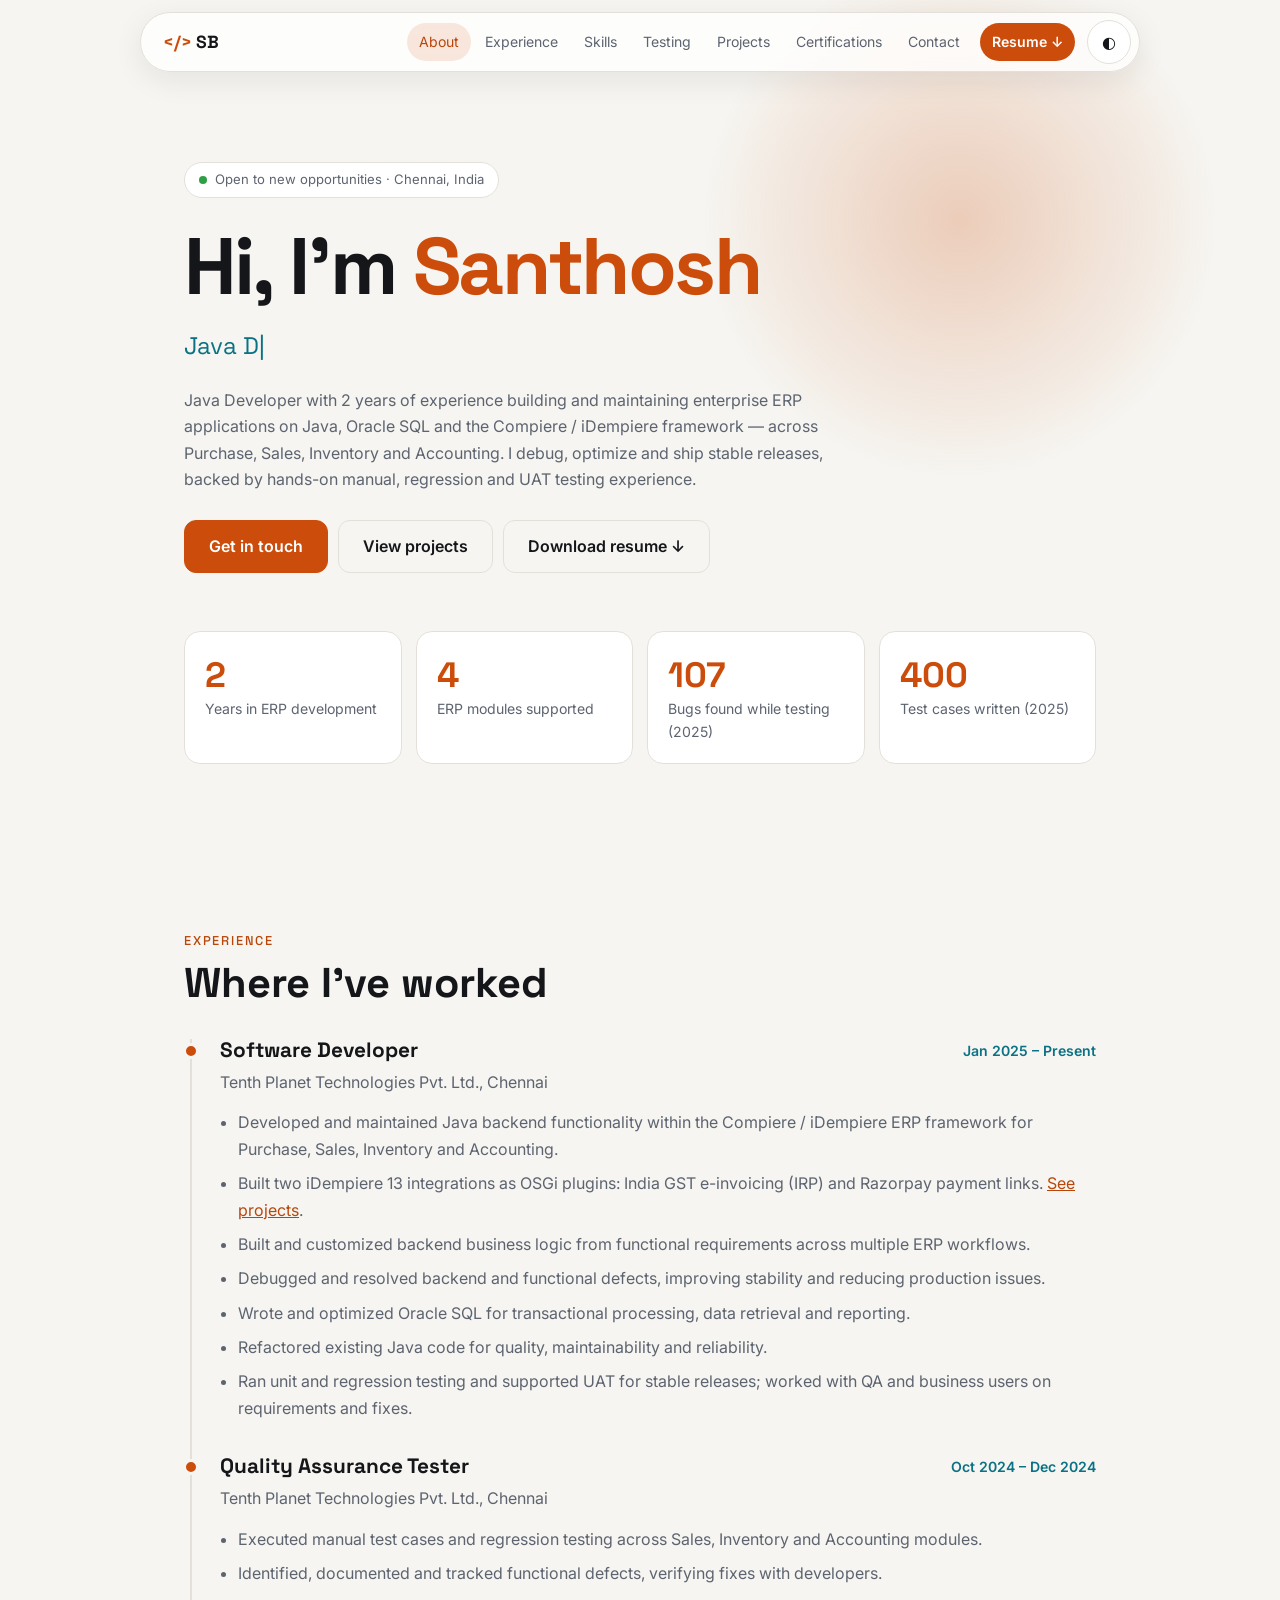
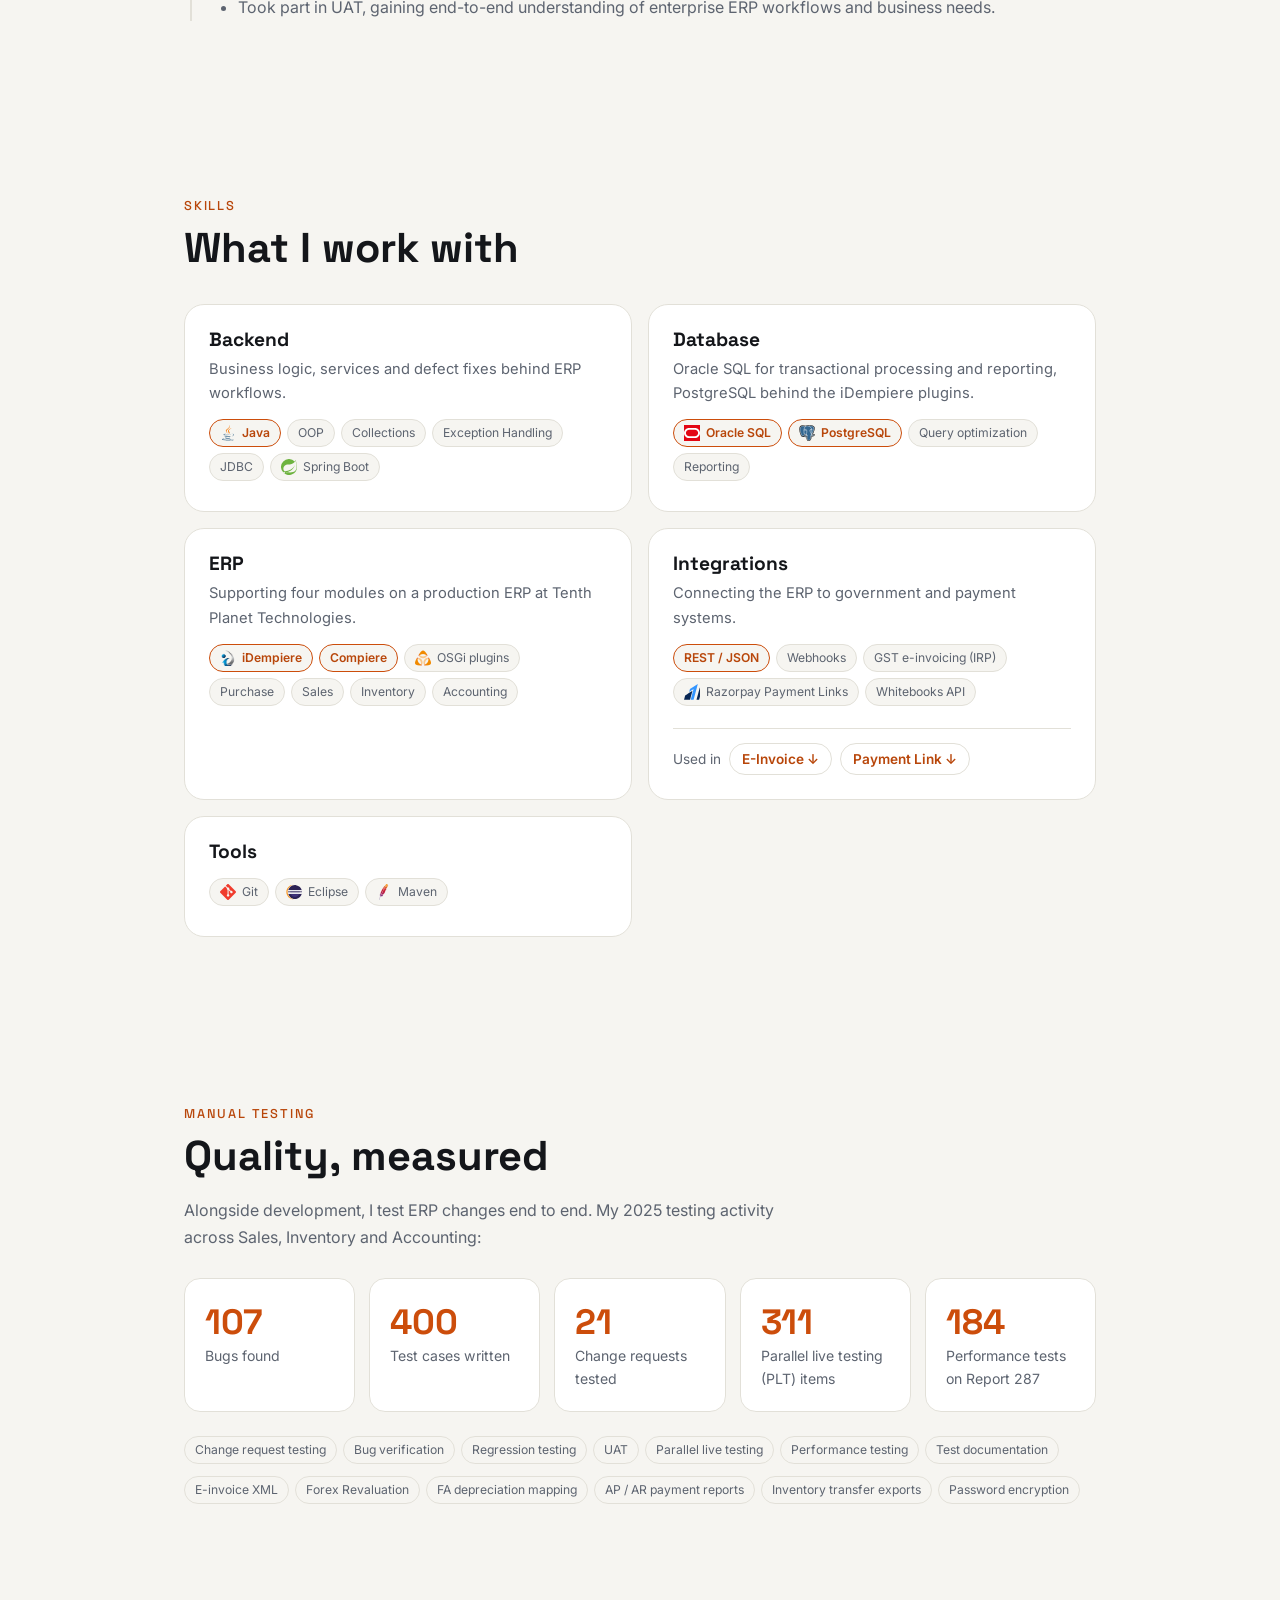
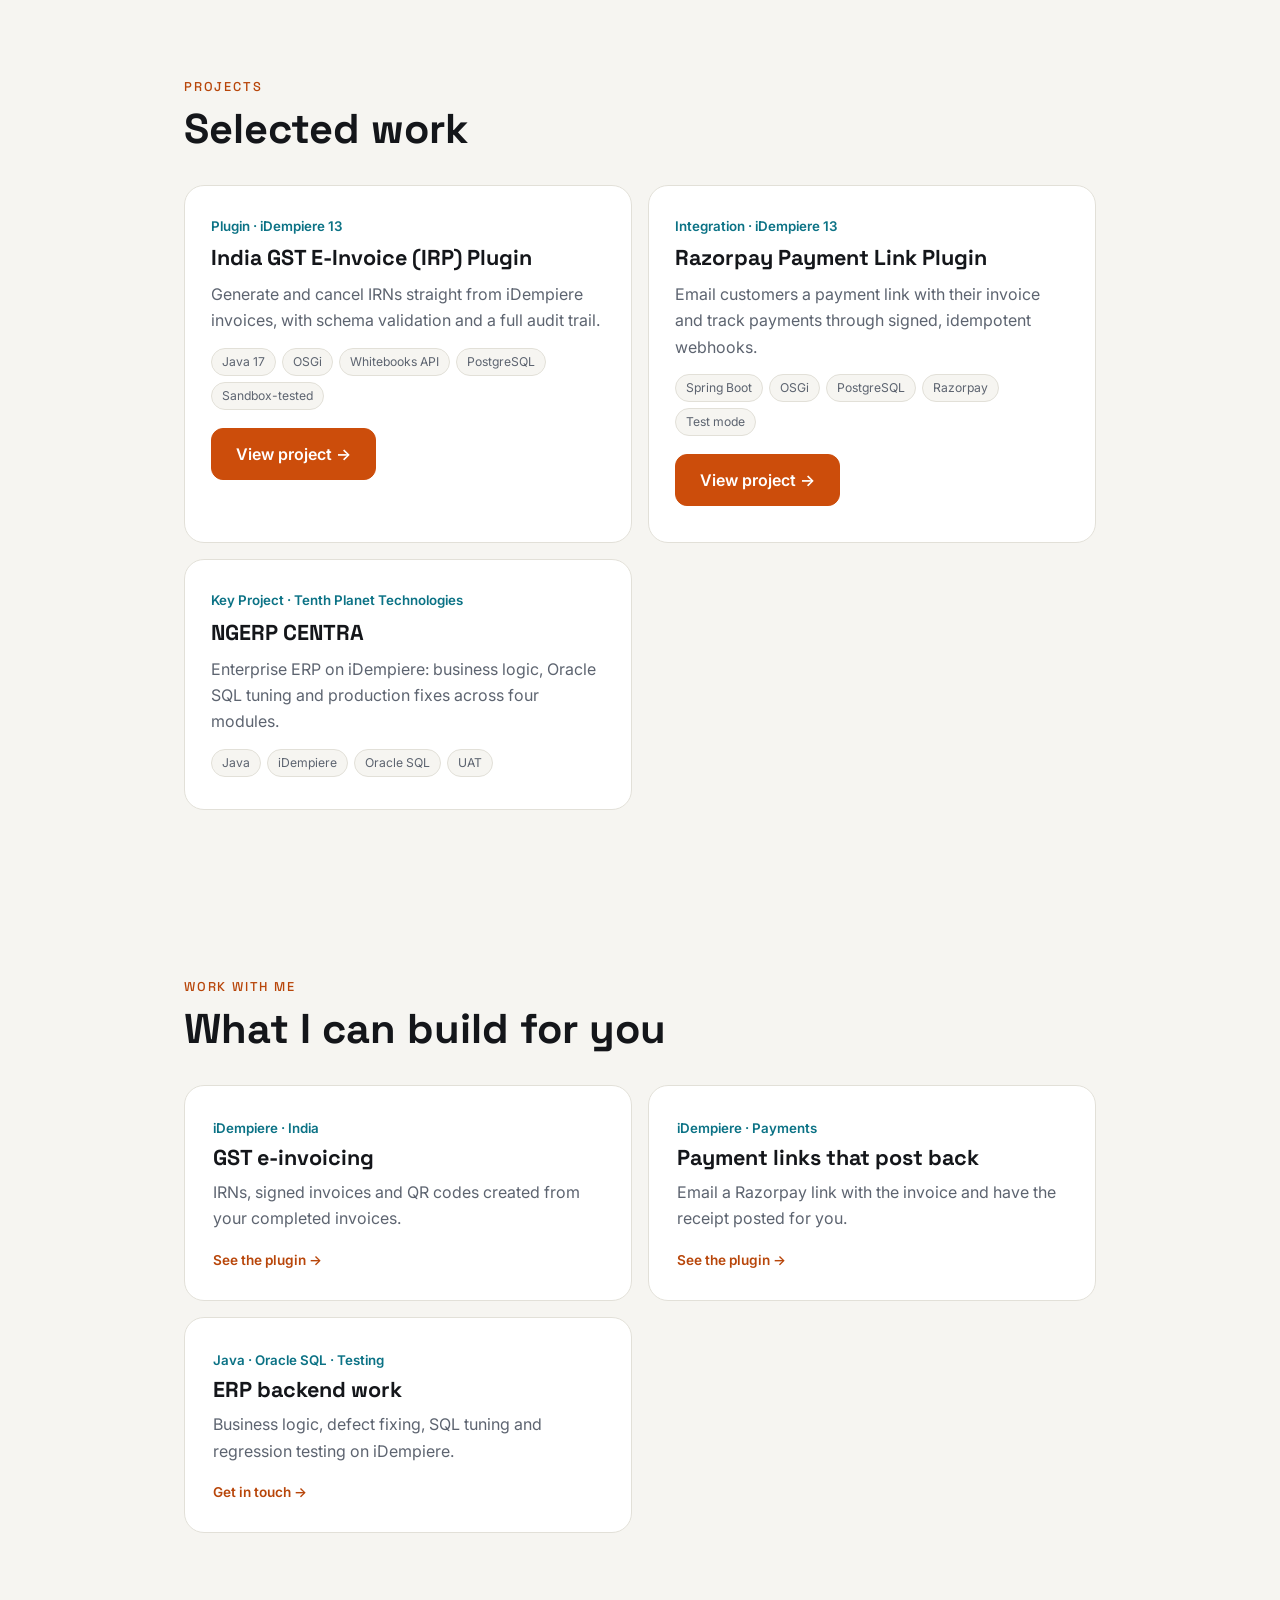
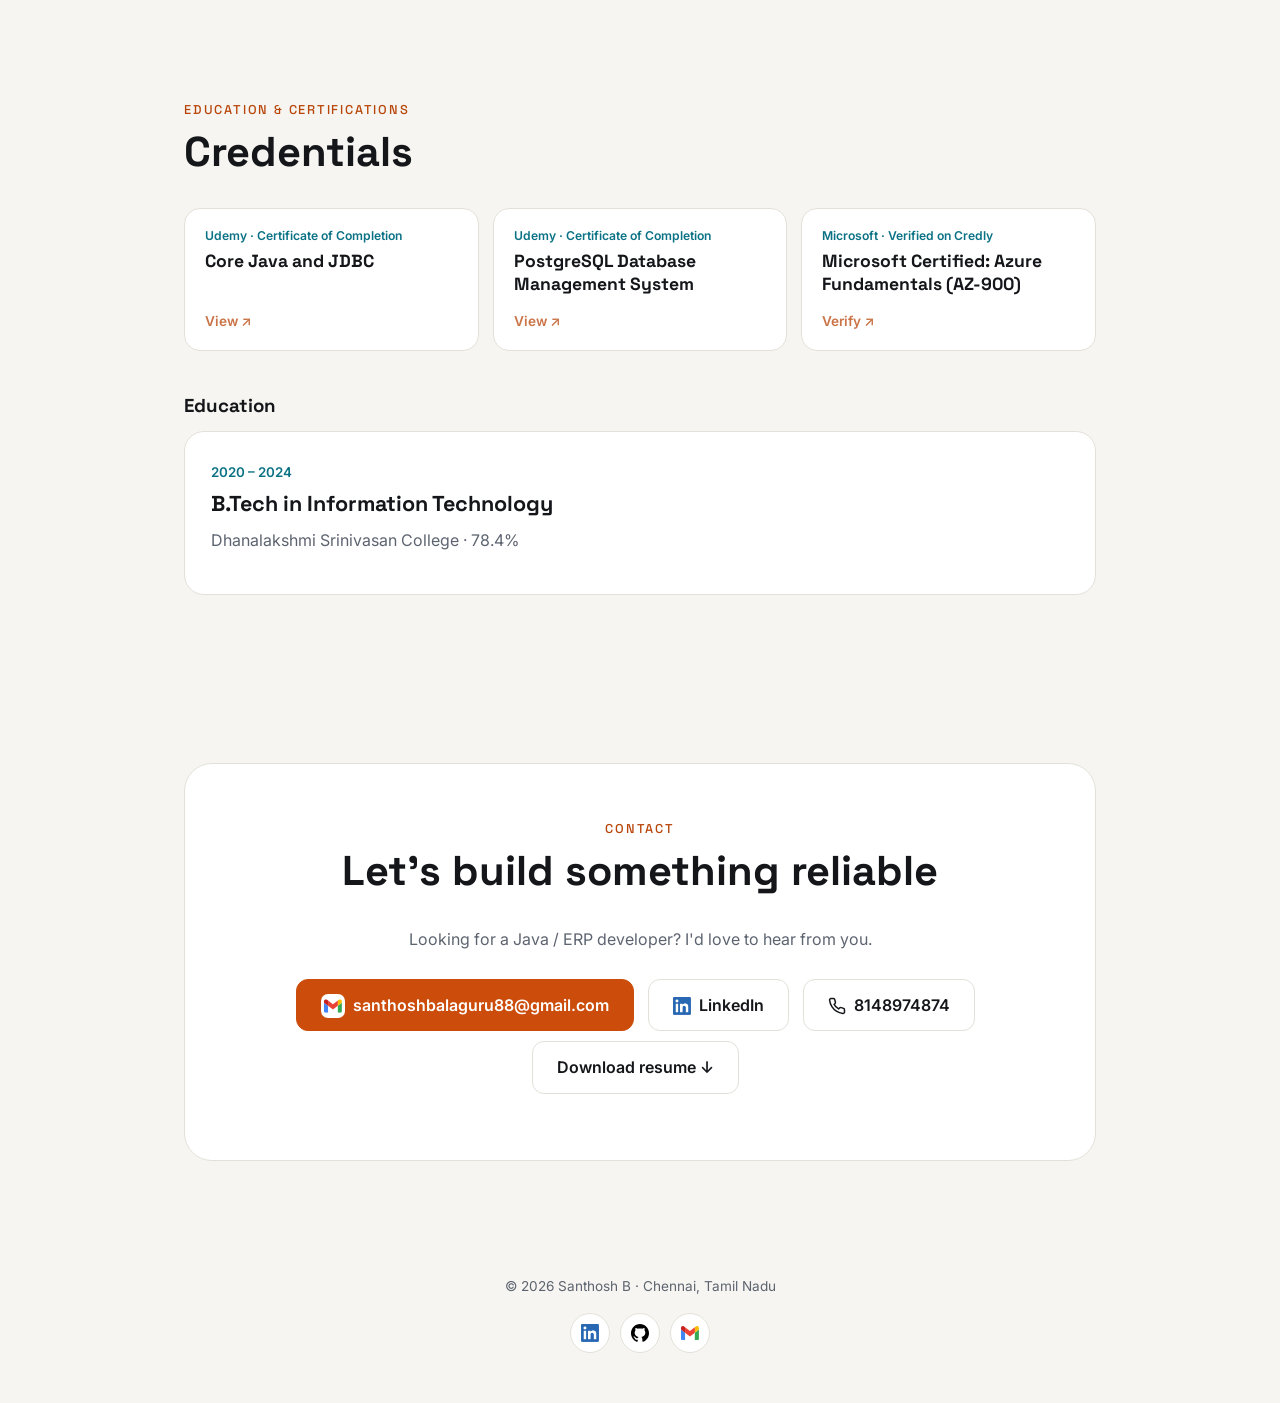
==== commit 8317ced9: "revamped overall" ====
--- a/index.html
+++ b/index.html
@@ -7,7 +7,9 @@
 <meta name="description" content="Santhosh B, Java Developer in Chennai: 2 years building enterprise ERP apps on Compiere / iDempiere and Oracle SQL, plus regression and UAT testing.">
 <meta name="author" content="Santhosh B">
 <meta name="robots" content="index,follow,max-image-preview:large">
-<meta name="theme-color" content="#cc4d0b">
+<meta name="theme-color" content="#f6f5f1" media="(prefers-color-scheme: light)">
+<meta name="theme-color" content="#0e1013" media="(prefers-color-scheme: dark)">
+<!-- <meta name="theme-color" content="#cc4d0b"> -->
 <link rel="canonical" href="https://santhoshbalaguru.website/">
 <meta property="og:type" content="website">
 <meta property="og:locale" content="en_IN">
@@ -62,6 +64,7 @@
 .contact .box{background:var(--card);border:1px solid var(--line);border-radius:28px;padding:56px 24px}
 .contact p{color:var(--mute);max-width:480px;margin:0 auto 26px}
 @media(prefers-reduced-motion:reduce){.type:after{animation:none}.sk,.cert,.go,.sk .seen a{transition:none}.cert:hover,.cert:focus-visible,.cert:hover .go{transform:none}}
+@media(hover:none){.cert:hover,.cert:focus-visible{transform:none;border-color:var(--line);box-shadow:none}.sk:hover{border-color:var(--line);box-shadow:none}}
 </style>
 </head>
 <body>
@@ -144,12 +147,14 @@
 </div></section>
 
 <section id="edu" class="rv">
-<div class="eyebrow">Certifications</div><h2>Credentials</h2>
+<div class="eyebrow">Education & Certifications</div><h2>Credentials</h2>
 <div class="certs" style="margin-top:0">
 <a class="cert" href="https://www.udemy.com/certificate/UC-5e685139-abd2-43ed-b27d-0bf77f85c052/" target="_blank" rel="noopener"><span class="cb"><small>Udemy · Certificate of Completion</small><b>Core Java and JDBC</b></span><span class="go">View ↗</span></a>
 <a class="cert" href="https://www.udemy.com/certificate/UC-26dd299c-749d-40ff-84b7-709927bcfcb7/" target="_blank" rel="noopener"><span class="cb"><small>Udemy · Certificate of Completion</small><b>PostgreSQL Database Management System</b></span><span class="go">View ↗</span></a>
 <a class="cert" href="https://www.credly.com/badges/c9484f52-9594-4102-beeb-a816257a2bc6/public_url" target="_blank" rel="noopener"><span class="cb"><small>Microsoft · Verified on Credly</small><b>Microsoft Certified: Azure Fundamentals (AZ-900)</b></span><span class="go">Verify ↗</span></a>
 </div>
+<h3 style="margin:44px 0 14px">Education</h3>
+<div class="grid"><div class="card"><small>2020 – 2024</small><h3>B.Tech in Information Technology</h3><p>Dhanalakshmi Srinivasan College · 78.4%</p></div></div>
 </section>
 
 <section id="contact" class="contact rv">
--- a/site.css
+++ b/site.css
@@ -1,9 +1,16 @@
 /* Shared styles for every page of santhoshbalaguru.website.
    Theme tokens, layout, components, glow and animations live here.
    Page-specific styles stay in each page's own <style> block. */
-:root{--bg:#f6f5f1;--card:#fff;--ink:#14161a;--mute:#5d6470;--line:#e2e0d8;--acc:#cc4d0b;--acc2:#0b7285;--glow:rgba(204,77,11,.12);--on-acc:#fff;--acc-text:#b8460a;box-sizing:border-box;padding-top:env(safe-area-inset-top,0px);padding-bottom:env(safe-area-inset-bottom,0px)}
-:root[data-theme="dark"]{--bg:#0e1013;--card:#171a1f;--ink:#eef0f3;--mute:#9aa3af;--line:#262b33;--acc:#ff8a4c;--acc2:#3bc9db;--glow:rgba(255,138,76,.14);--on-acc:#14161a;--acc-text:#ff8a4c}
-*{box-sizing:border-box}html{scroll-behavior:smooth;scroll-padding-top:96px;overflow-x:hidden}
+:root{--bg:#f6f5f1;--card:#fff;--ink:#14161a;--mute:#5d6470;--line:#e2e0d8;--acc:#cc4d0b;--acc2:#0b7285;--glow:rgba(204,77,11,.12);--on-acc:#fff;--acc-text:#b8460a;box-sizing:border-box;padding-top:env(safe-area-inset-top,0px);padding-bottom:env(safe-area-inset-bottom,0px);color-scheme:light;padding-left:env(safe-area-inset-left,0px);padding-right:env(safe-area-inset-right,0px);}
+:root[data-theme="dark"]{--bg:#0e1013;--card:#171a1f;--ink:#eef0f3;--mute:#9aa3af;--line:#262b33;--acc:#ff8a4c;--acc2:#3bc9db;--glow:rgba(255,138,76,.14);--on-acc:#14161a;--acc-text:#ff8a4c;color-scheme:dark}
+@media (prefers-color-scheme: dark){
+:root:not([data-theme="light"]){--bg:#0e1013;--card:#171a1f;--ink:#eef0f3;--mute:#9aa3af;--line:#262b33;--acc:#ff8a4c;--acc2:#3bc9db;--glow:rgba(255,138,76,.14);--on-acc:#14161a;--acc-text:#ff8a4c;color-scheme:dark}
+:root:not([data-theme="light"]) nav{box-shadow:0 8px 30px rgba(0,0,0,.45)}
+:root:not([data-theme="light"]) .links{box-shadow:0 18px 40px rgba(0,0,0,.55)}
+:root:not([data-theme="light"]) .soc .gh-l{display:none}
+:root:not([data-theme="light"]) .soc .gh-d{display:block}
+}
+*{box-sizing:border-box}html{scroll-behavior:smooth;scroll-padding-top:96px;overflow-x:hidden;-webkit-text-size-adjust:100%;text-size-adjust:100%}
 body{margin:0;background:var(--bg);color:var(--ink);font:16px/1.65 Inter,system-ui,sans-serif}
 h1,h2,h3{font-family:'Space Grotesk',Inter,sans-serif;line-height:1.15;margin:0}
 a{color:inherit}
@@ -16,7 +23,7 @@
 .links a:hover{color:var(--ink);background:color-mix(in srgb,var(--ink) 7%,transparent)}
 .links a.on{color:var(--acc-text);background:color-mix(in srgb,var(--acc) 13%,transparent)}
 .tools{display:flex;gap:6px;align-items:center}
-#theme,#menu-btn{border:1px solid var(--line);background:var(--card);color:var(--ink);border-radius:99px;width:38px;height:38px;cursor:pointer;font-size:1rem;padding:0}
+#theme,#menu-btn{border:1px solid var(--line);background:var(--card);color:var(--ink);border-radius:99px;width:44px;height:44px;cursor:pointer;font-size:1rem;padding:0}
 #menu-btn{display:none;place-items:center}
 #menu-btn .x{display:none}nav.open #menu-btn .a{display:none}nav.open #menu-btn .x{display:inline}
 .links a:focus-visible,#theme:focus-visible,#menu-btn:focus-visible,.brand:focus-visible{outline:2px solid var(--acc);outline-offset:2px}
@@ -30,6 +37,7 @@
 nav.open .links{opacity:1;visibility:visible;transform:none}
 .links a{padding:13px 16px;border-radius:14px;font-size:1rem}
 .links a.nav-btn{margin:6px 0 0;text-align:center}
+.links{max-height:calc(100vh - 116px);max-height:calc(100dvh - 116px);overflow-y:auto}
 }
 /* layout + type */
 section{max-width:1040px;margin:0 auto;padding:84px 5vw}
@@ -98,4 +106,14 @@
 .soc a{display:grid;place-items:center;width:40px;height:40px;border:1px solid var(--line);border-radius:99px;background:var(--card);transition:.2s}
 .soc a:hover{transform:translateY(-2px);border-color:var(--acc)}.soc a:focus-visible{outline:2px solid var(--acc);outline-offset:2px}
 .soc img{width:18px;height:18px;object-fit:contain}
-.soc .gh-d,:root[data-theme="dark"] .soc .gh-l{display:none}:root[data-theme="dark"] .soc .gh-d{display:block}+.soc .gh-d,:root[data-theme="dark"] .soc .gh-l{display:none}:root[data-theme="dark"] .soc .gh-d{display:block}
+
+@media(max-width:420px){.btn{padding:12px 16px;font-size:.92rem}}
+
+@media(hover:none){
+.card:hover,.btn:hover,.soc a:hover{transform:none}
+.card:hover{border-color:var(--line);box-shadow:none}
+.soc a:hover{border-color:var(--line)}
+}
+
+body::before{content:"";position:fixed;inset:0 0 auto;height:env(safe-area-inset-top,0px);background:var(--bg);z-index:10}
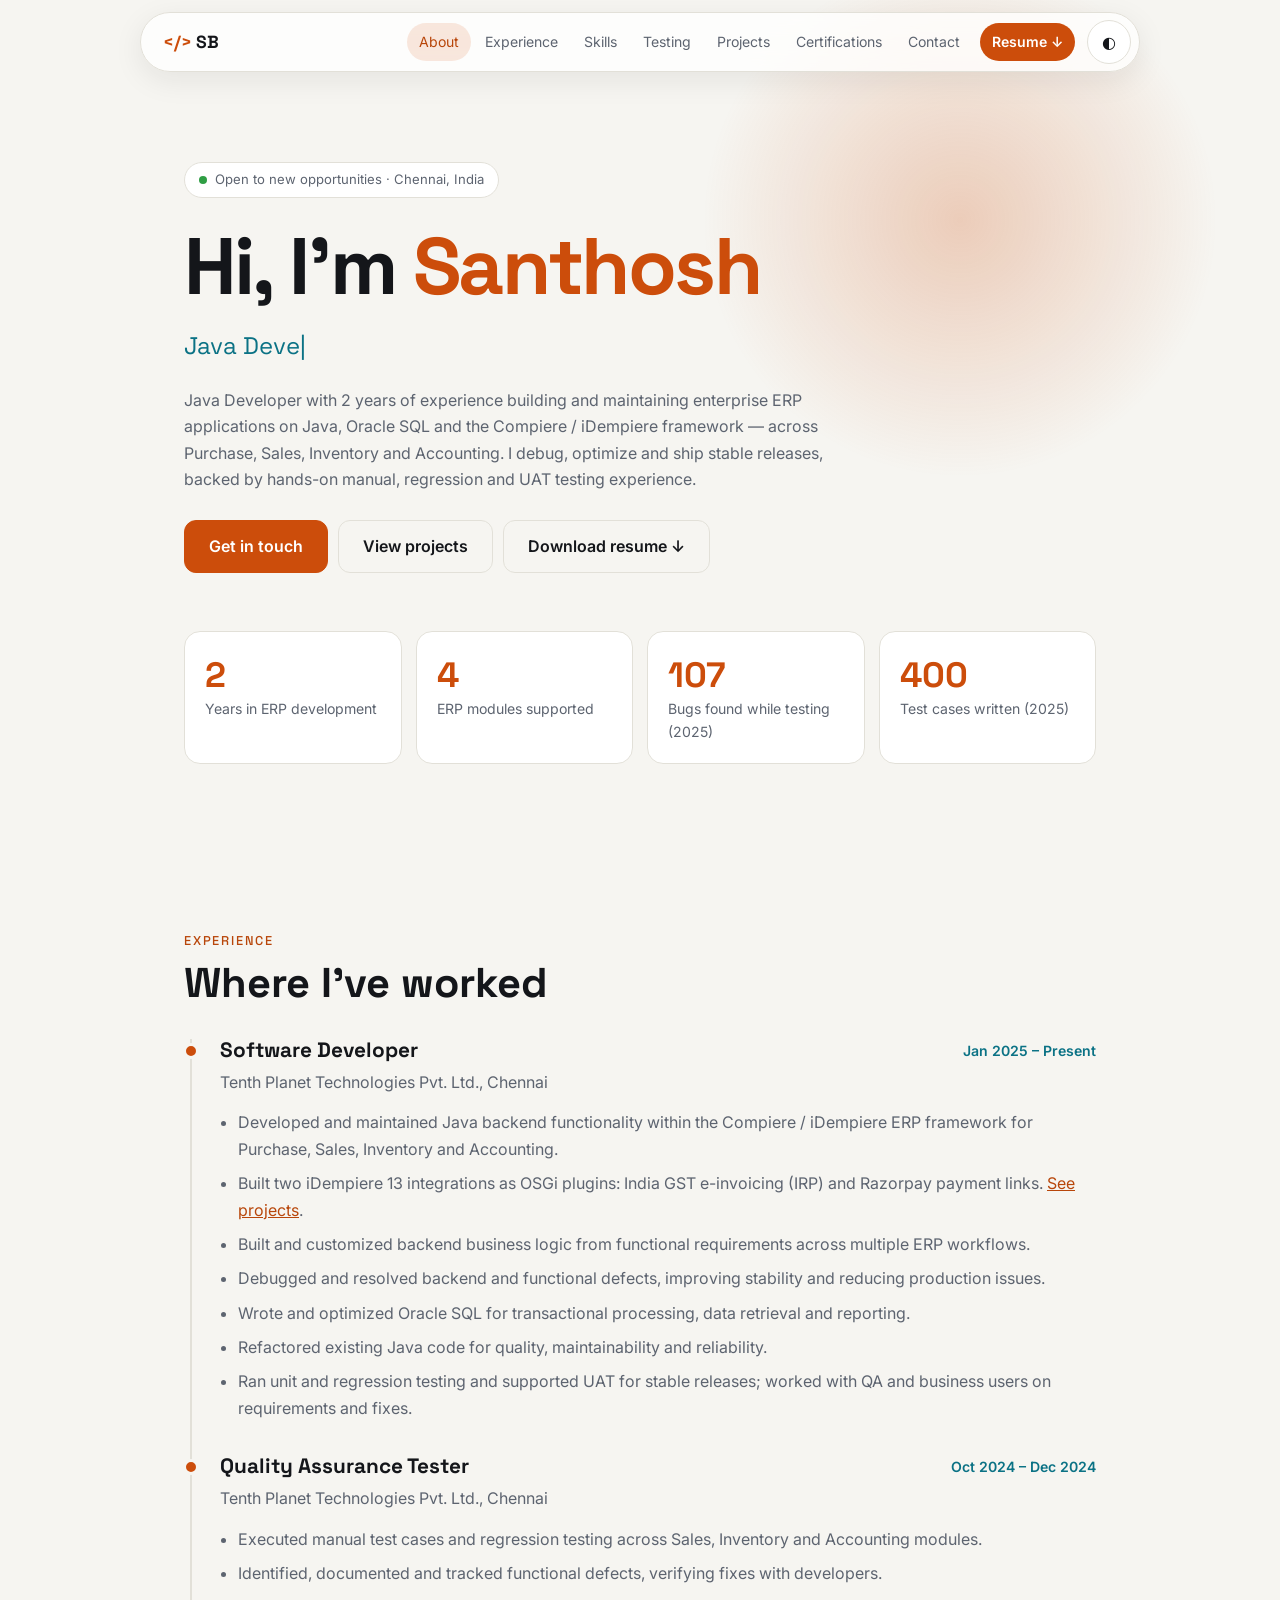
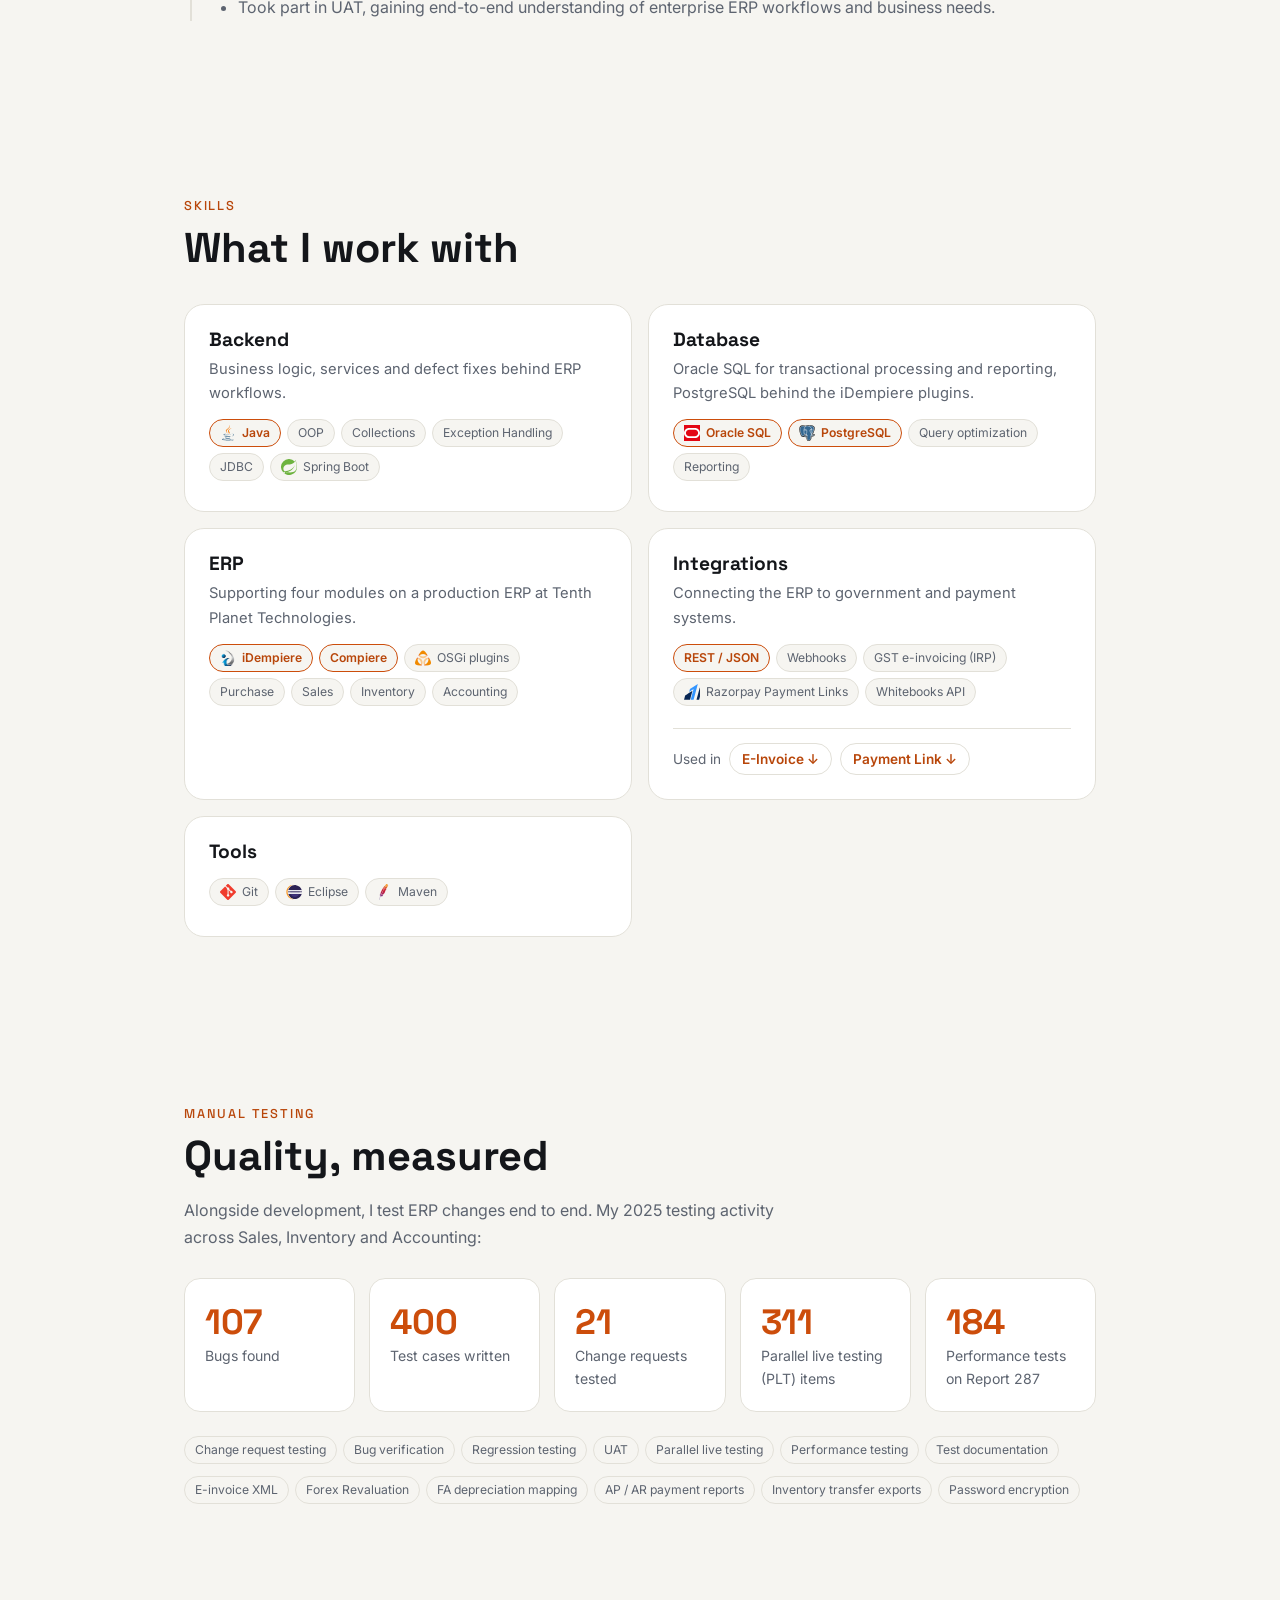
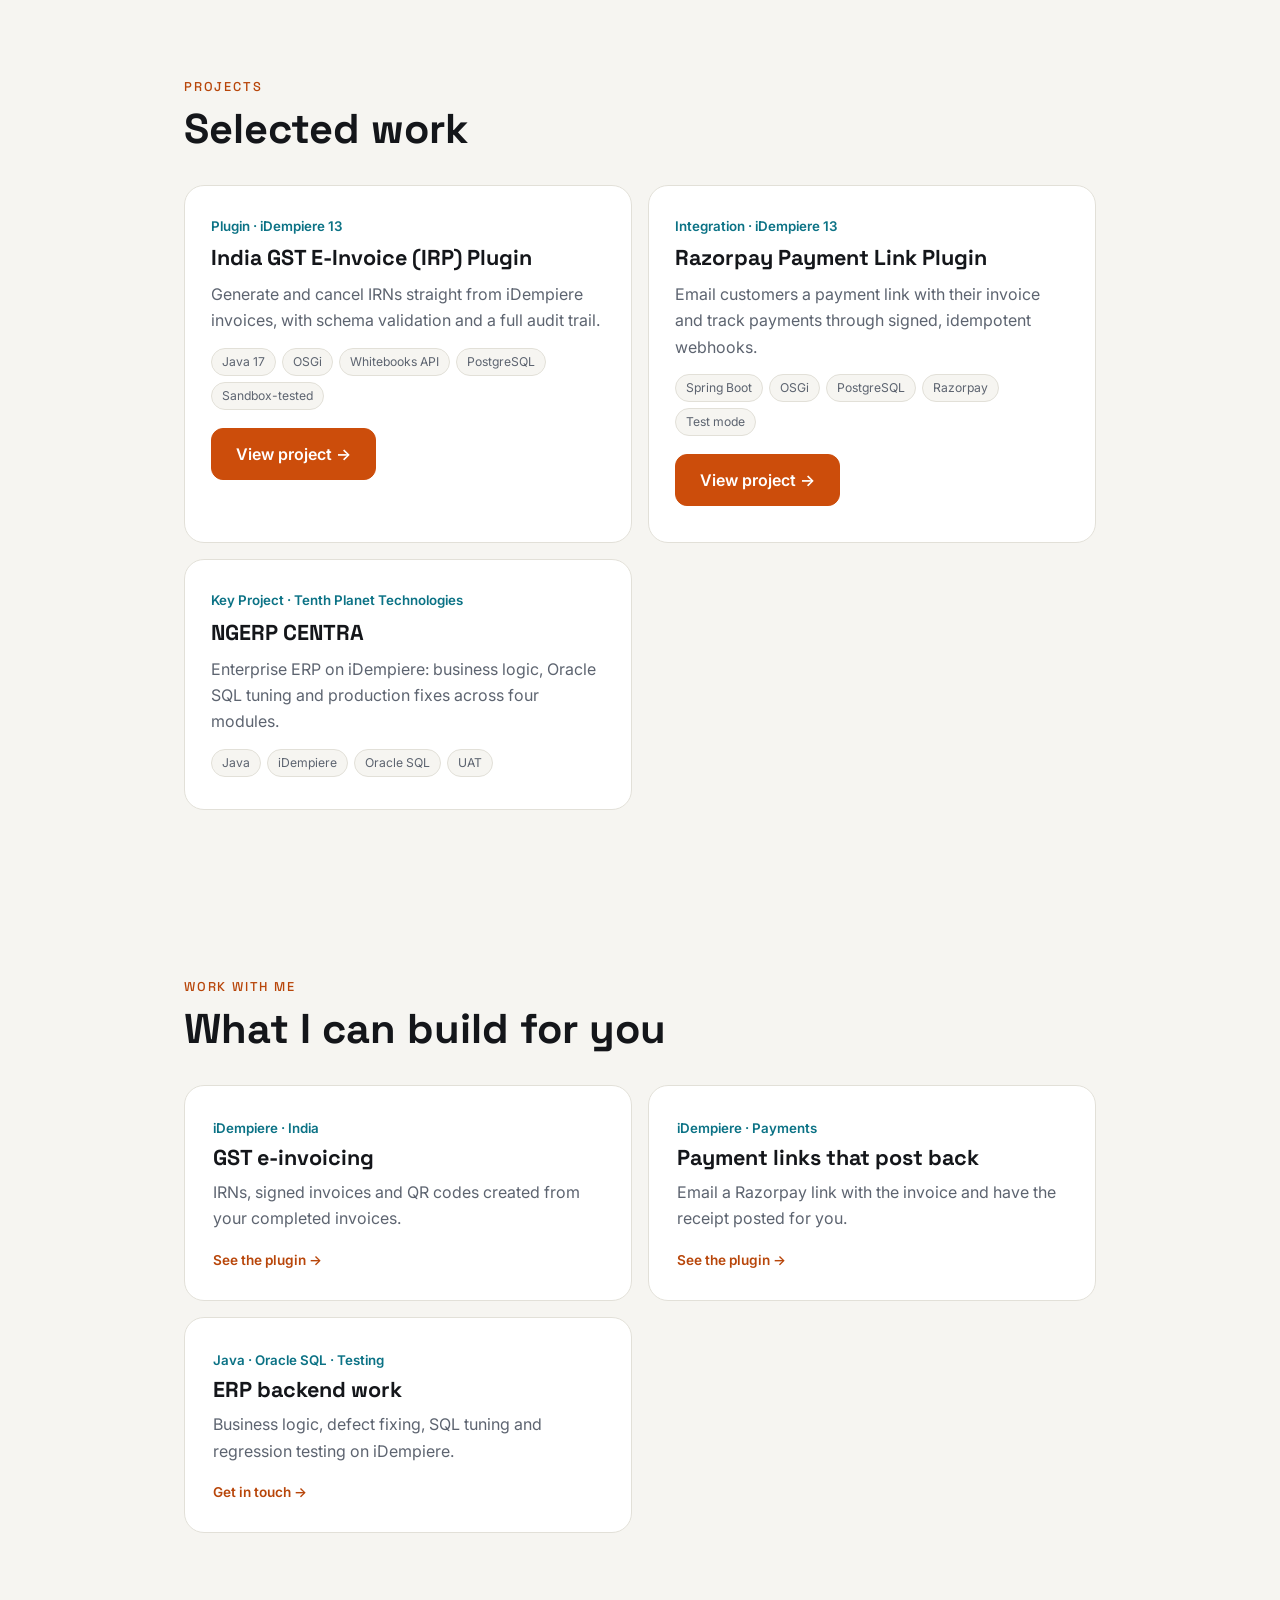
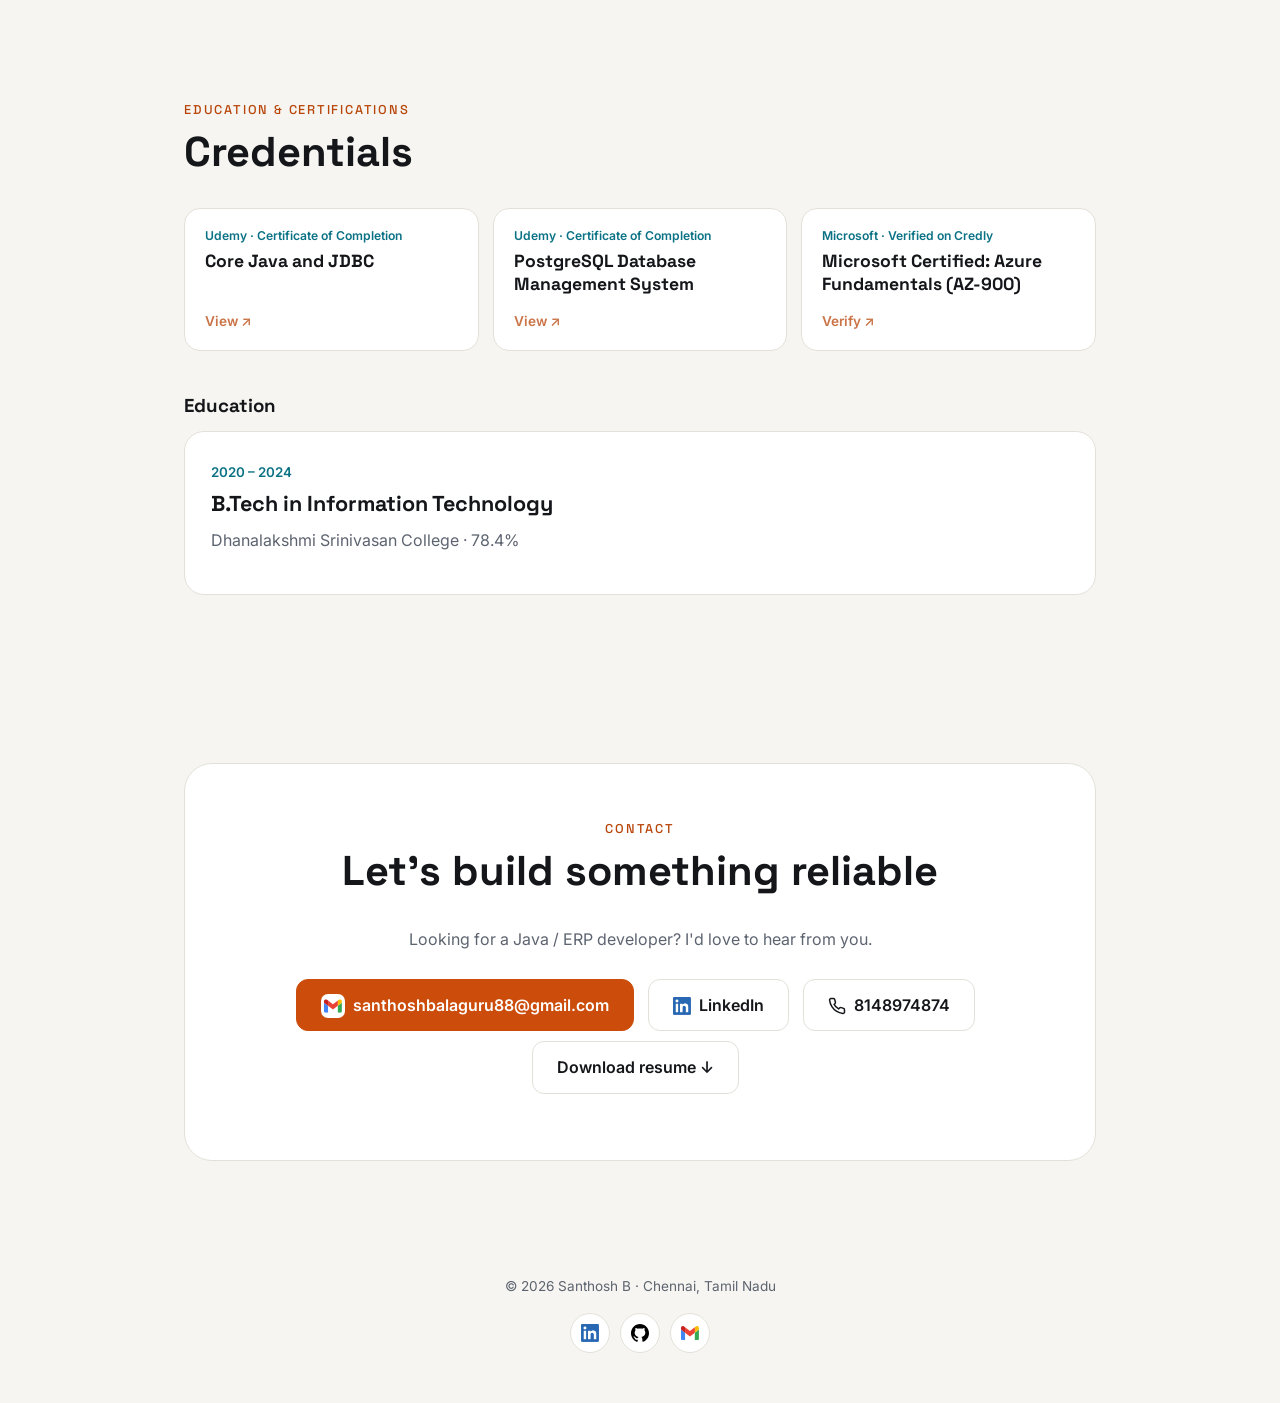
==== commit 4e8b2686: "revamped overall" ====
--- a/index.html
+++ b/index.html
@@ -147,7 +147,7 @@
 </div></section>
 
 <section id="edu" class="rv">
-<div class="eyebrow">Education & Certifications</div><h2>Credentials</h2>
+<div class="eyebrow">Education &amp; Certifications</div><h2>Credentials</h2>
 <div class="certs" style="margin-top:0">
 <a class="cert" href="https://www.udemy.com/certificate/UC-5e685139-abd2-43ed-b27d-0bf77f85c052/" target="_blank" rel="noopener"><span class="cb"><small>Udemy · Certificate of Completion</small><b>Core Java and JDBC</b></span><span class="go">View ↗</span></a>
 <a class="cert" href="https://www.udemy.com/certificate/UC-26dd299c-749d-40ff-84b7-709927bcfcb7/" target="_blank" rel="noopener"><span class="cb"><small>Udemy · Certificate of Completion</small><b>PostgreSQL Database Management System</b></span><span class="go">View ↗</span></a>
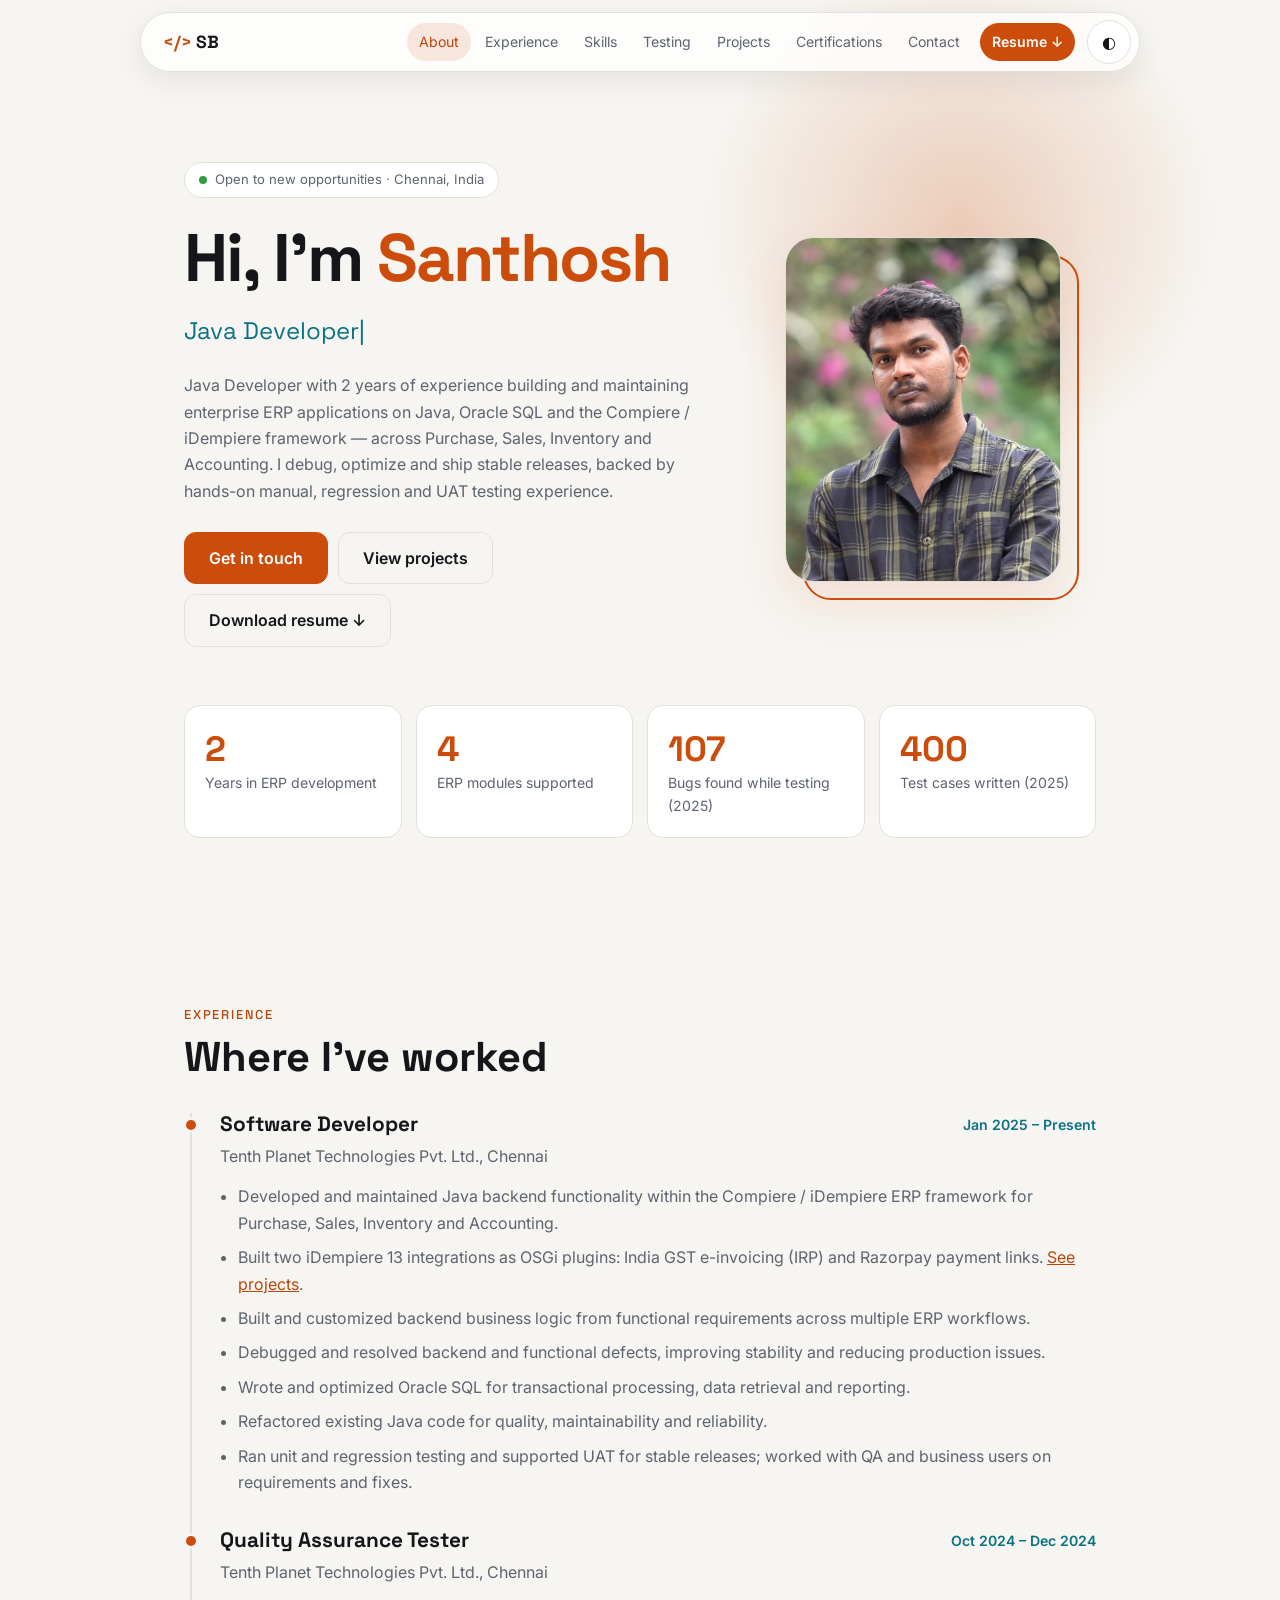
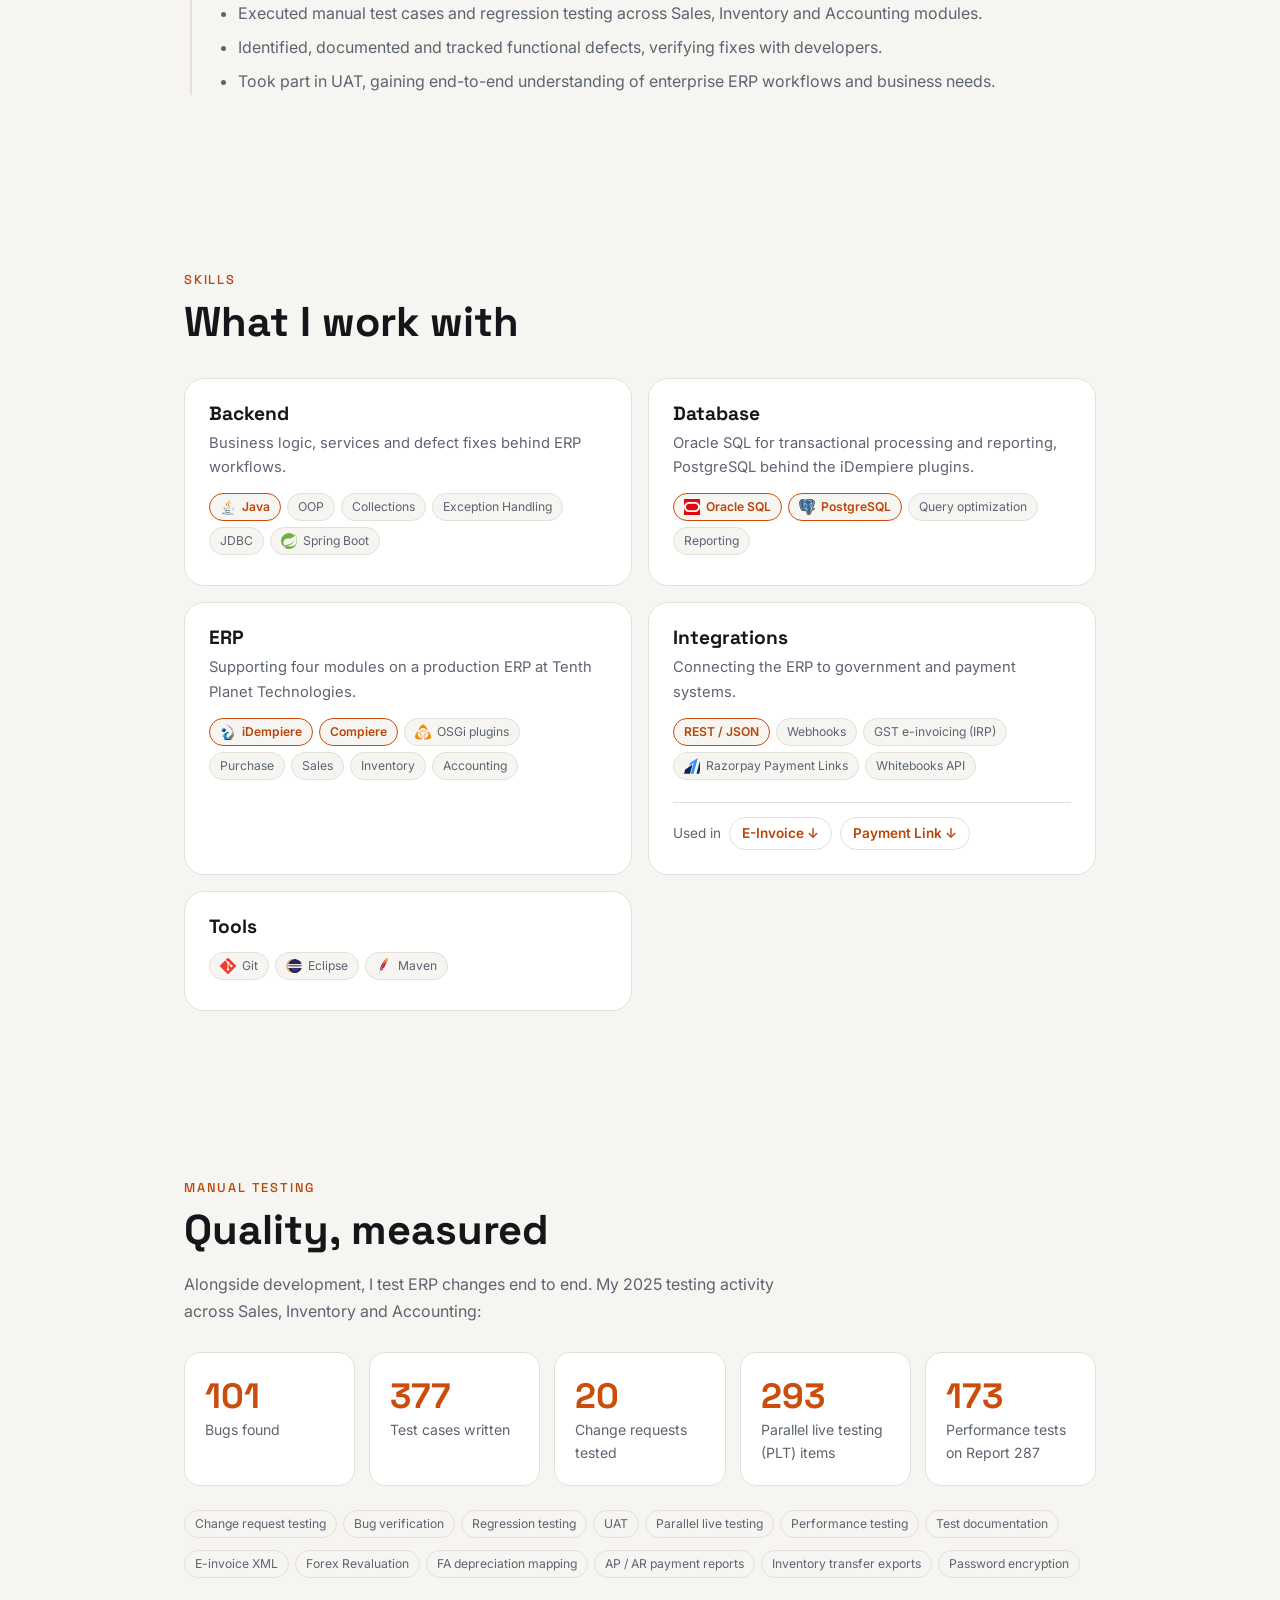
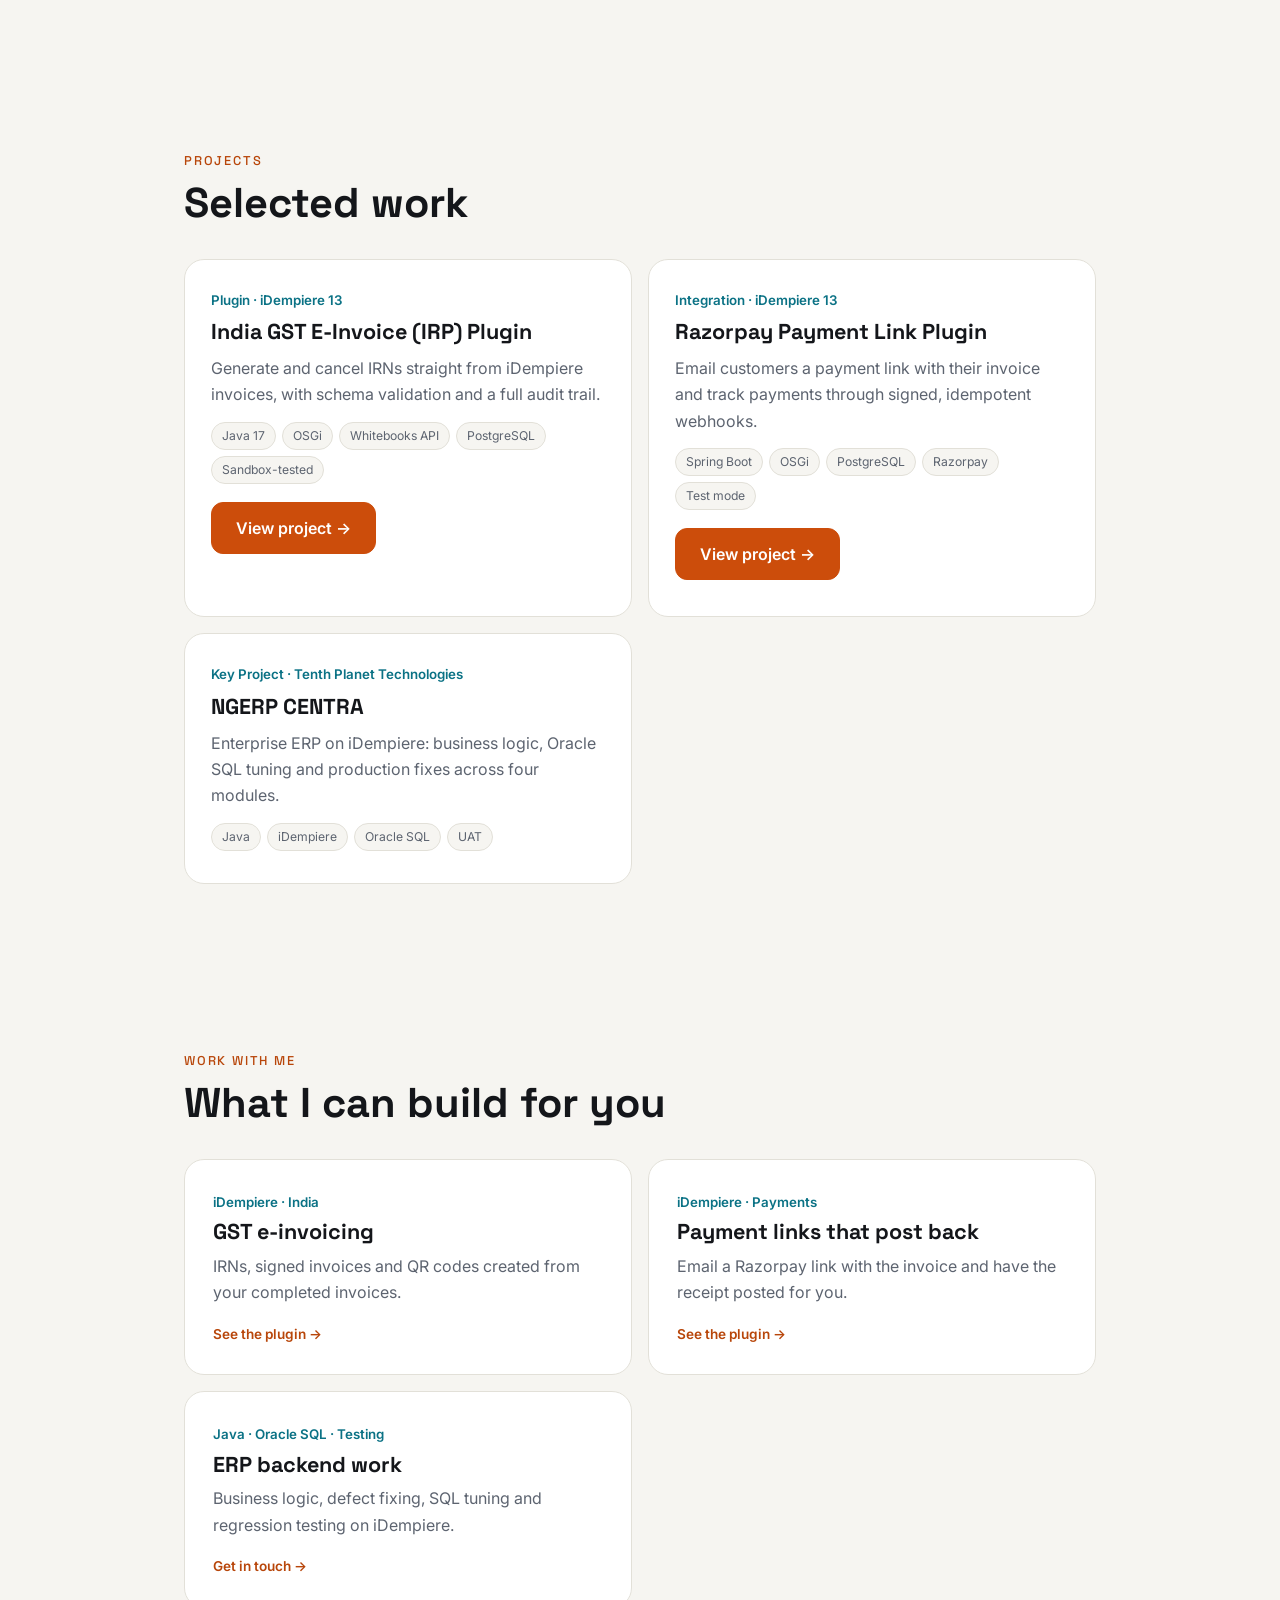
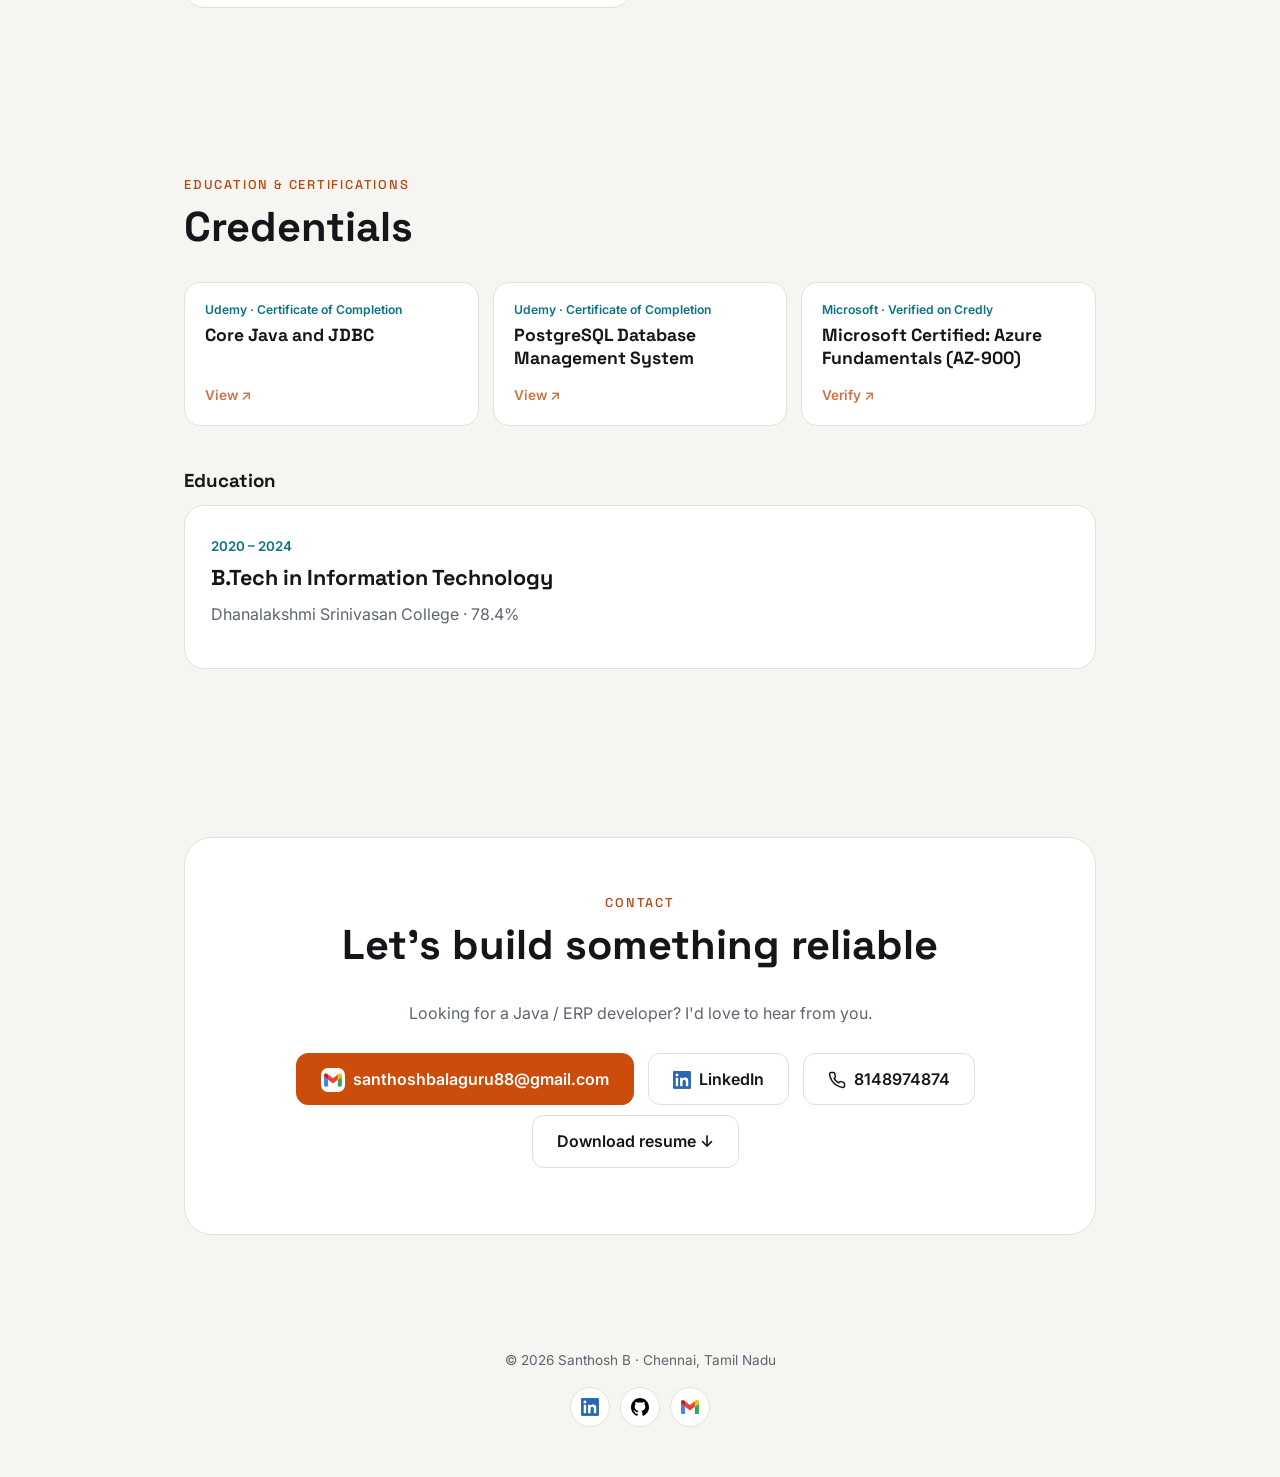
==== commit 6264a69e: "added profile image" ====
--- a/index.html
+++ b/index.html
@@ -65,6 +65,20 @@
 .contact p{color:var(--mute);max-width:480px;margin:0 auto 26px}
 @media(prefers-reduced-motion:reduce){.type:after{animation:none}.sk,.cert,.go,.sk .seen a{transition:none}.cert:hover,.cert:focus-visible,.cert:hover .go{transform:none}}
 @media(hover:none){.cert:hover,.cert:focus-visible{transform:none;border-color:var(--line);box-shadow:none}.sk:hover{border-color:var(--line);box-shadow:none}}
+.hero-grid{display:grid;grid-template-columns:minmax(0,1.2fr) minmax(0,.8fr);gap:48px;align-items:center}
+.hero-grid h1{font-size:clamp(2.6rem,6vw,4.2rem)}
+@media(max-width:860px){.hero-grid{grid-template-columns:1fr;gap:32px}}
+.portrait{margin:0;justify-self:center;position:relative;isolation:isolate;width:min(340px,80%)}
+.portrait:before{content:"";position:absolute;inset:18px -18px -18px 18px;border:2px solid var(--acc);border-radius:28px;z-index:-1}
+.ph{aspect-ratio:4/5;overflow:hidden;border-radius:28px;border:1px solid var(--line);background:var(--card);box-shadow:0 22px 50px var(--glow)}
+/* zoom = scale, left-right-up-down = translate */
+.ph img{display:block;width:100%;height:100%;object-fit:cover;object-position:50% 80%;transform:translate(-7%,7%) scale(1.6);transform-origin:50% 30%}
+@media(max-width:860px){
+.portrait{order:-1;justify-self:start;width:170px}
+.portrait:before{inset:10px -10px -10px 10px;border-radius:22px}
+.ph{aspect-ratio:1/1;border-radius:22px}
+.ph img{object-position:50% 58%}
+}
 </style>
 </head>
 <body>
@@ -74,11 +88,16 @@
 
 <main>
 <section class="hero" id="about">
+<div class="hero-grid">
+<div>
 <span class="tag"><i></i>Open to new opportunities · Chennai, India</span>
 <h1>Hi, I'm <em>Santhosh</em></h1>
 <div class="type" id="type"></div>
 <p class="lead">Java Developer with 2 years of experience building and maintaining enterprise ERP applications on Java, Oracle SQL and the Compiere / iDempiere framework — across Purchase, Sales, Inventory and Accounting. I debug, optimize and ship stable releases, backed by hands-on manual, regression and UAT testing experience.</p>
 <a class="btn" href="#contact">Get in touch</a><a class="btn o" href="#work">View projects</a><a class="btn o" href="/Santhosh_B_Resume.pdf" download>Download resume ↓</a>
+</div>
+<figure class="portrait"><div class="ph"><img src="/profile-photo.jpg" alt="Santhosh B" width="400" height="500" fetchpriority="high"></div></figure>
+</div>
 <div class="stats">
 <div class="stat"><b data-n="2">0</b><span>Years in ERP development</span></div>
 <div class="stat"><b data-n="4">0</b><span>ERP modules supported</span></div>
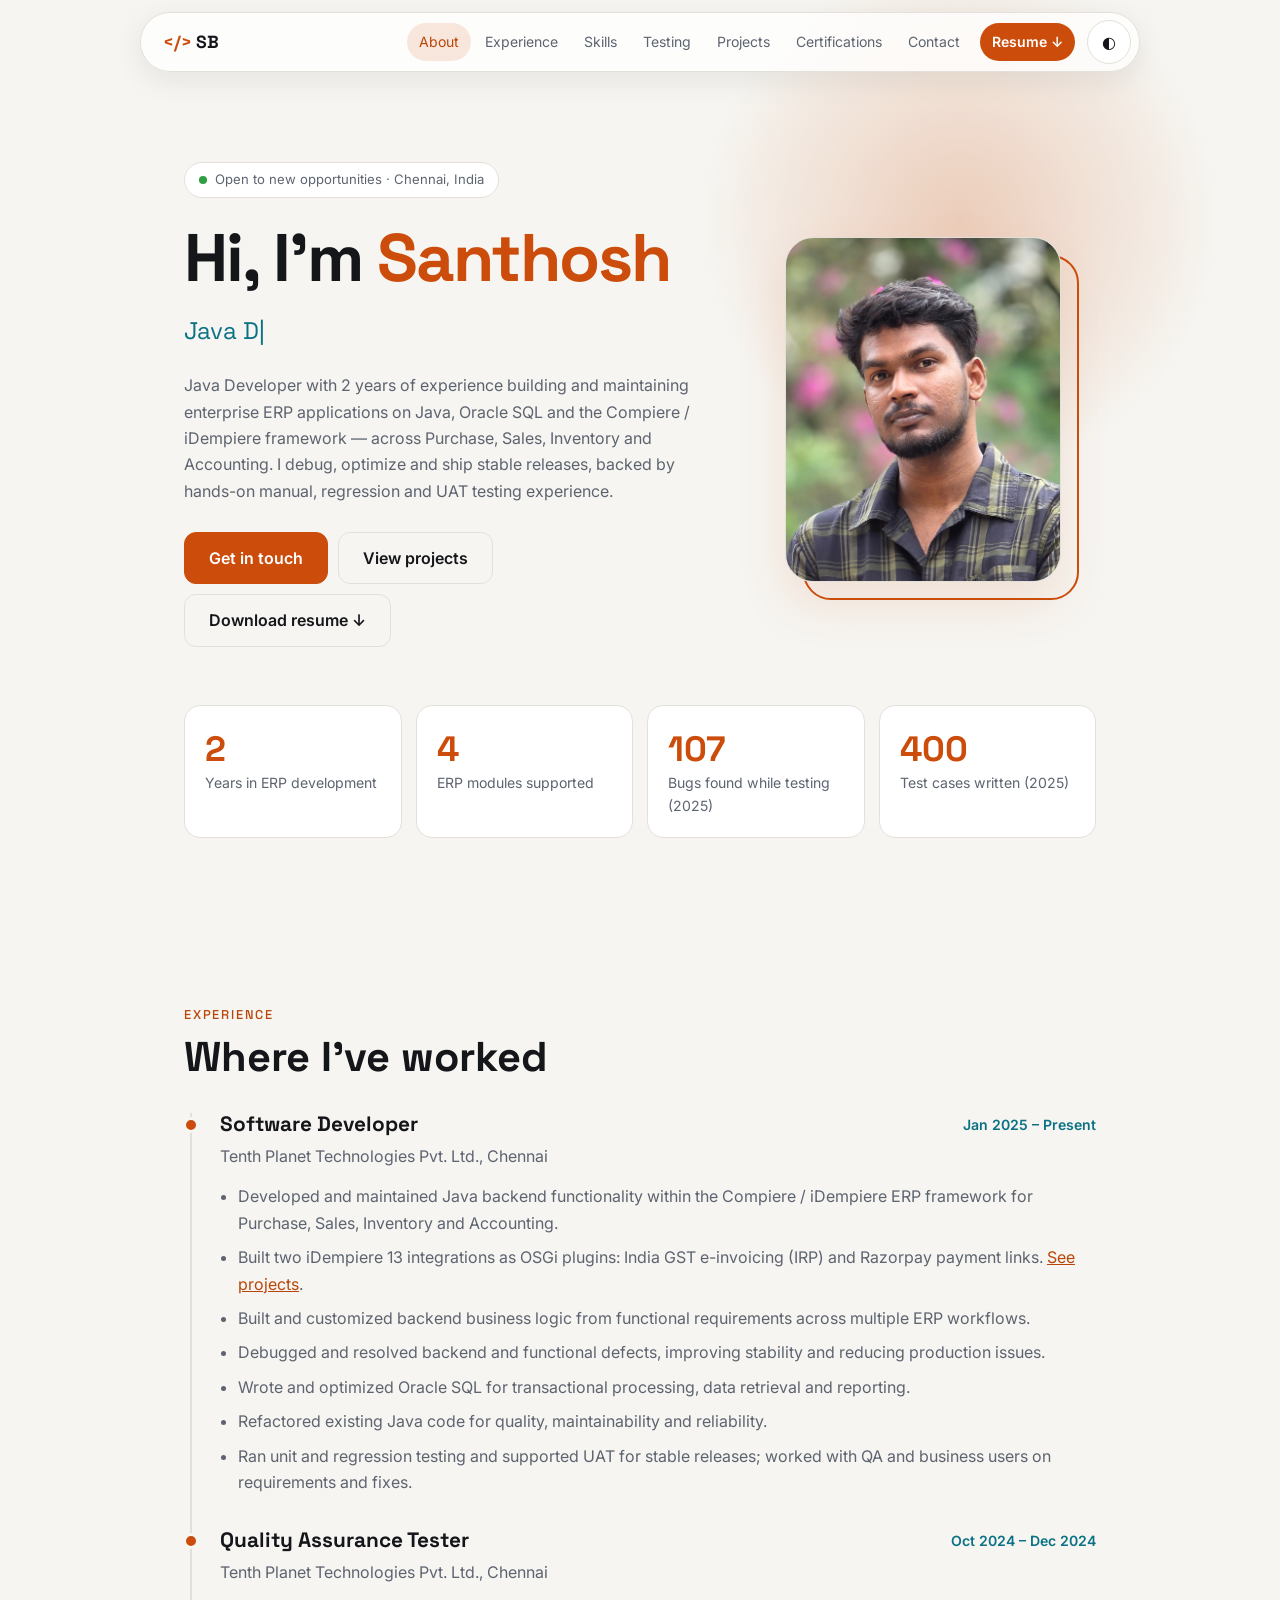
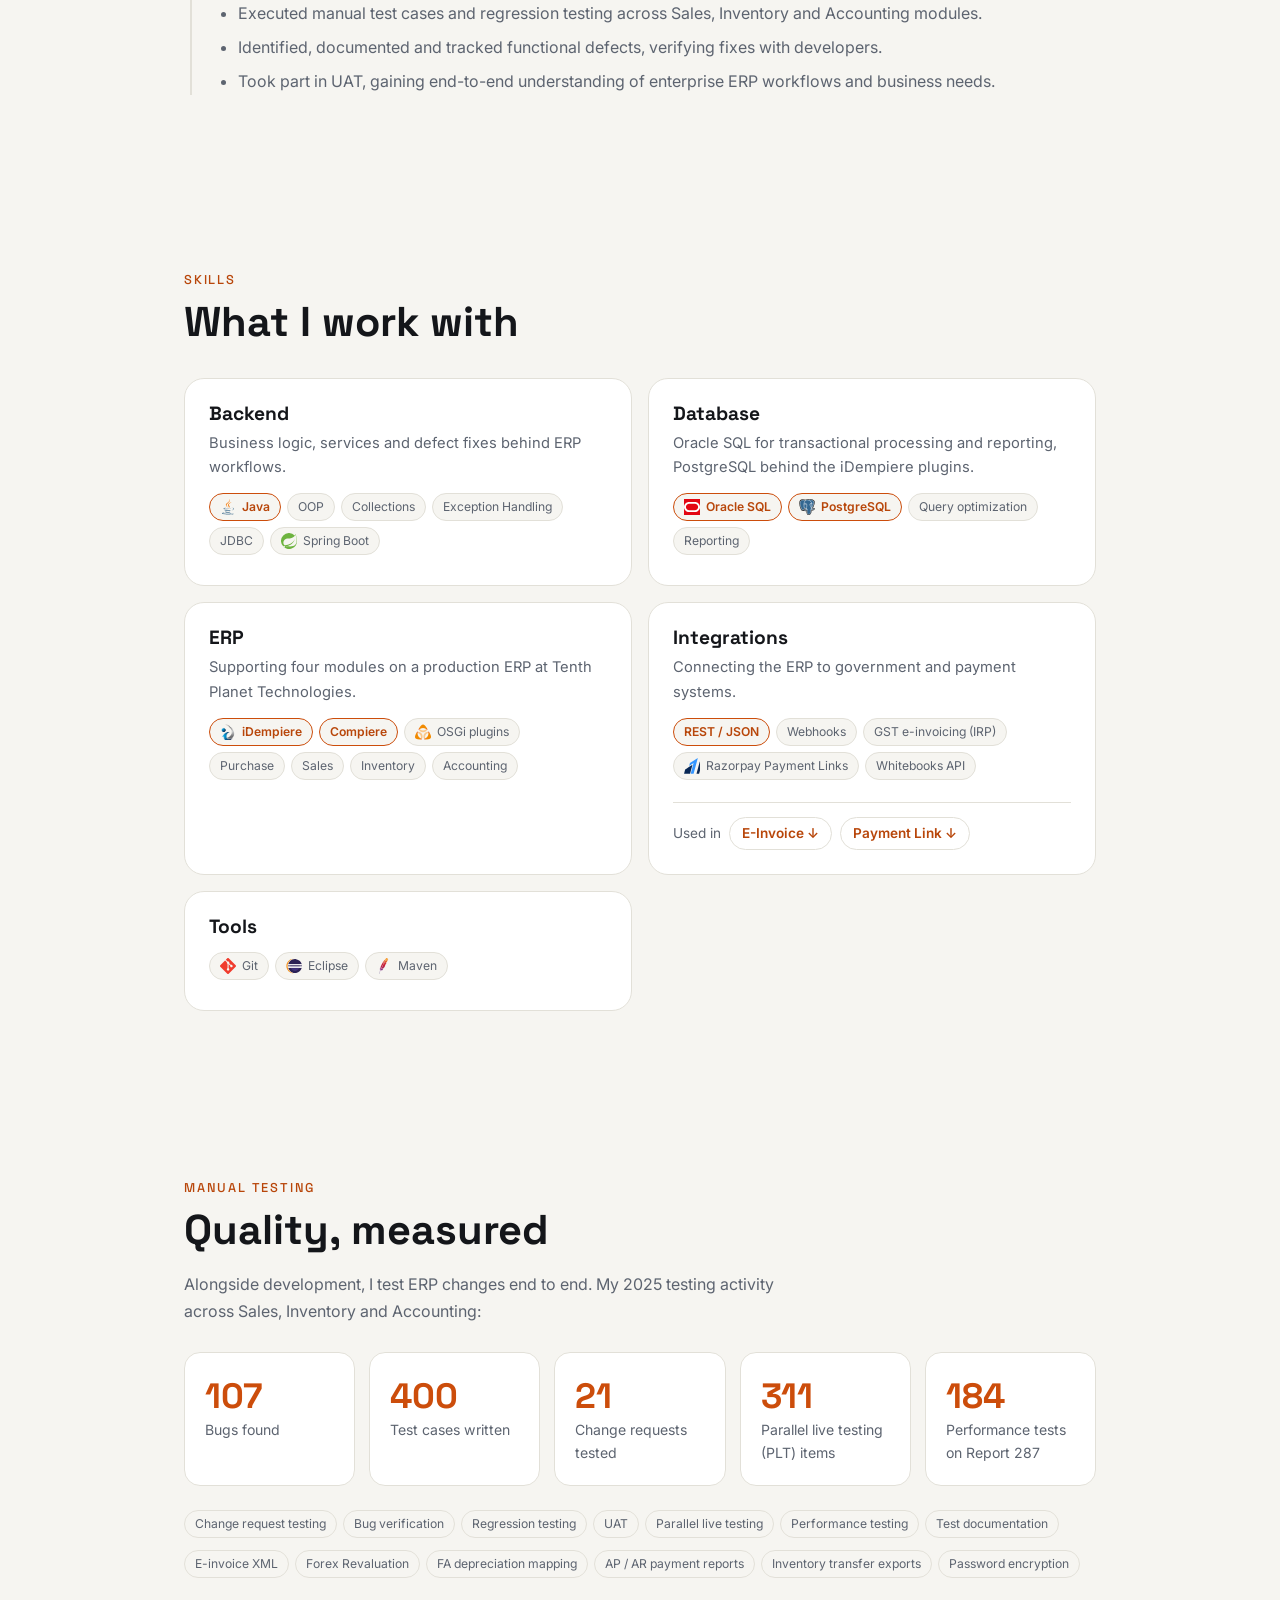
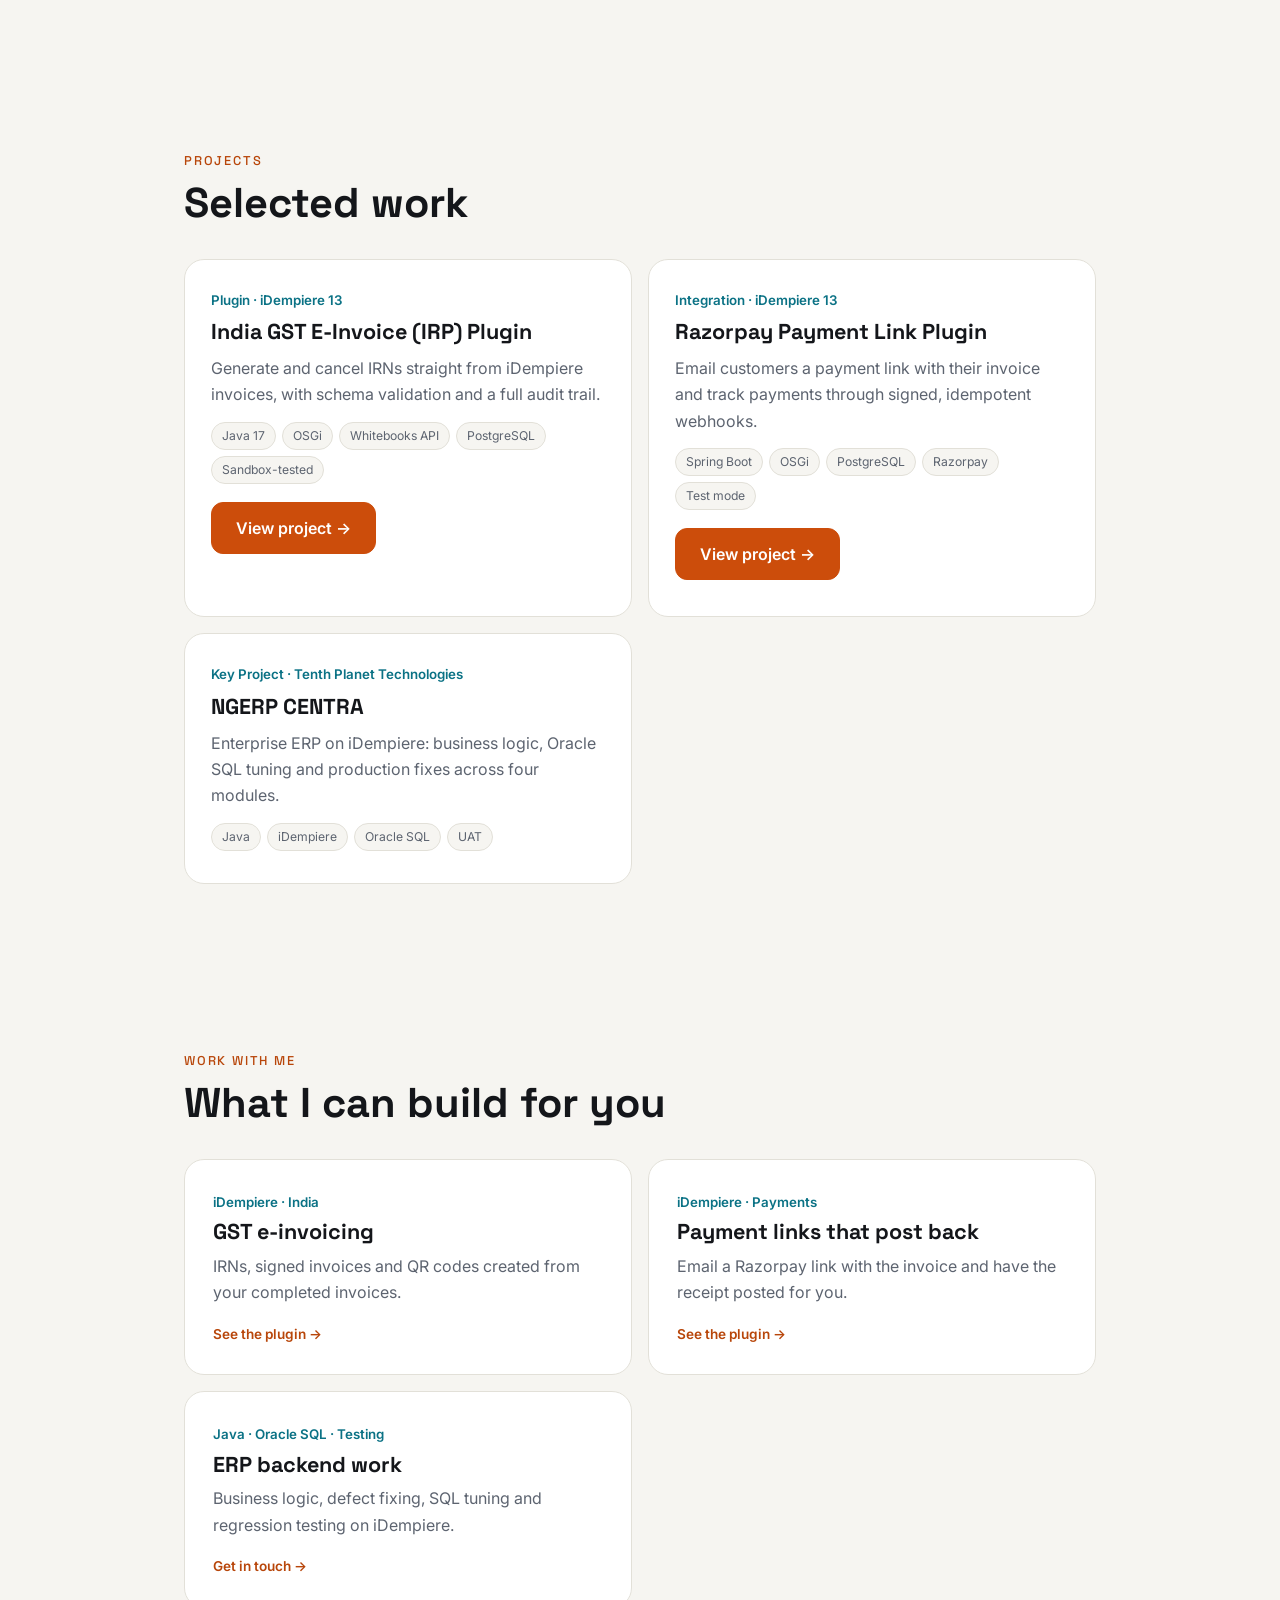
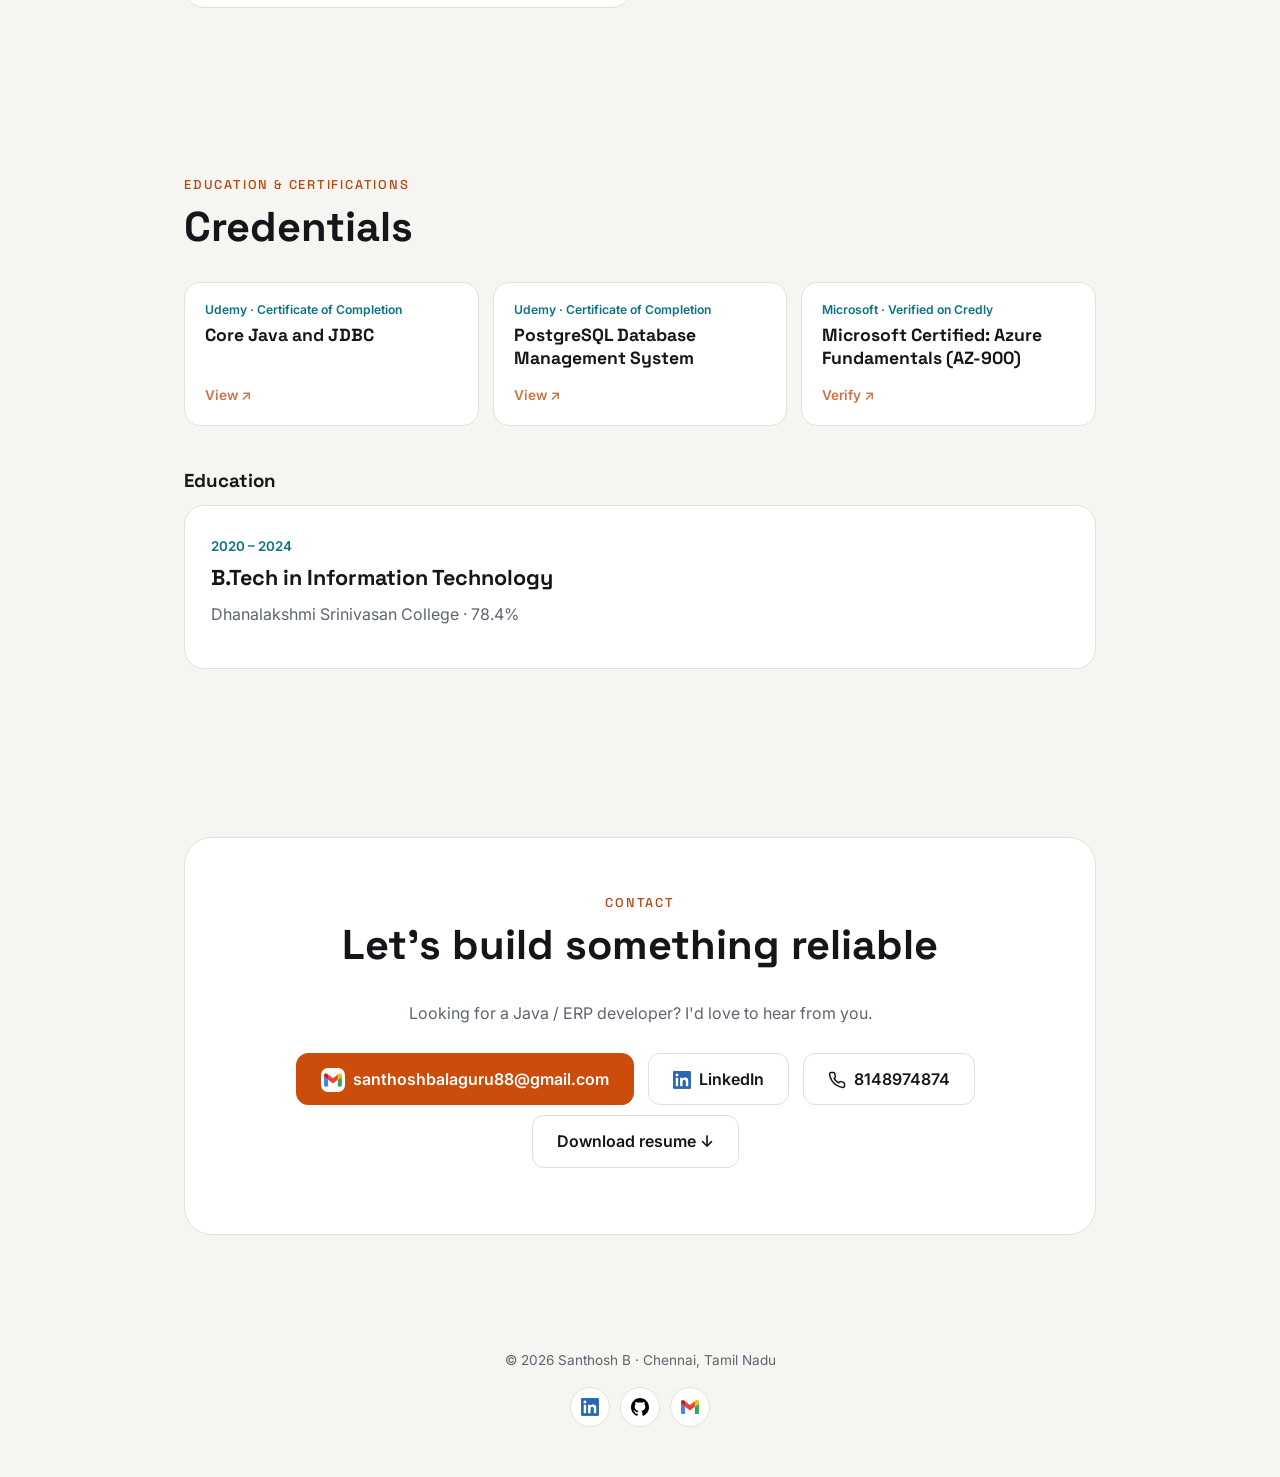
==== commit 0b4333b2: "Added Customization for mobile view" ====
--- a/index.html
+++ b/index.html
@@ -72,12 +72,14 @@
 .portrait:before{content:"";position:absolute;inset:18px -18px -18px 18px;border:2px solid var(--acc);border-radius:28px;z-index:-1}
 .ph{aspect-ratio:4/5;overflow:hidden;border-radius:28px;border:1px solid var(--line);background:var(--card);box-shadow:0 22px 50px var(--glow)}
 /* zoom = scale, left-right-up-down = translate */
-.ph img{display:block;width:100%;height:100%;object-fit:cover;object-position:50% 80%;transform:translate(-7%,7%) scale(1.6);transform-origin:50% 30%}
+.ph img{display:block;width:100%;height:100%;object-fit:cover;object-position:50% 80%;transform:translate(-7%,12%) scale(2.0);transform-origin:50% 30%}
+/* To adjust profile picture in mobile view*/
 @media(max-width:860px){
 .portrait{order:-1;justify-self:start;width:170px}
 .portrait:before{inset:10px -10px -10px 10px;border-radius:22px}
 .ph{aspect-ratio:1/1;border-radius:22px}
 .ph img{object-position:50% 58%}
+.ph img{object-position:50% 58%;transform:translate(-9%, 5%) scale(1.5)}
 }
 </style>
 </head>
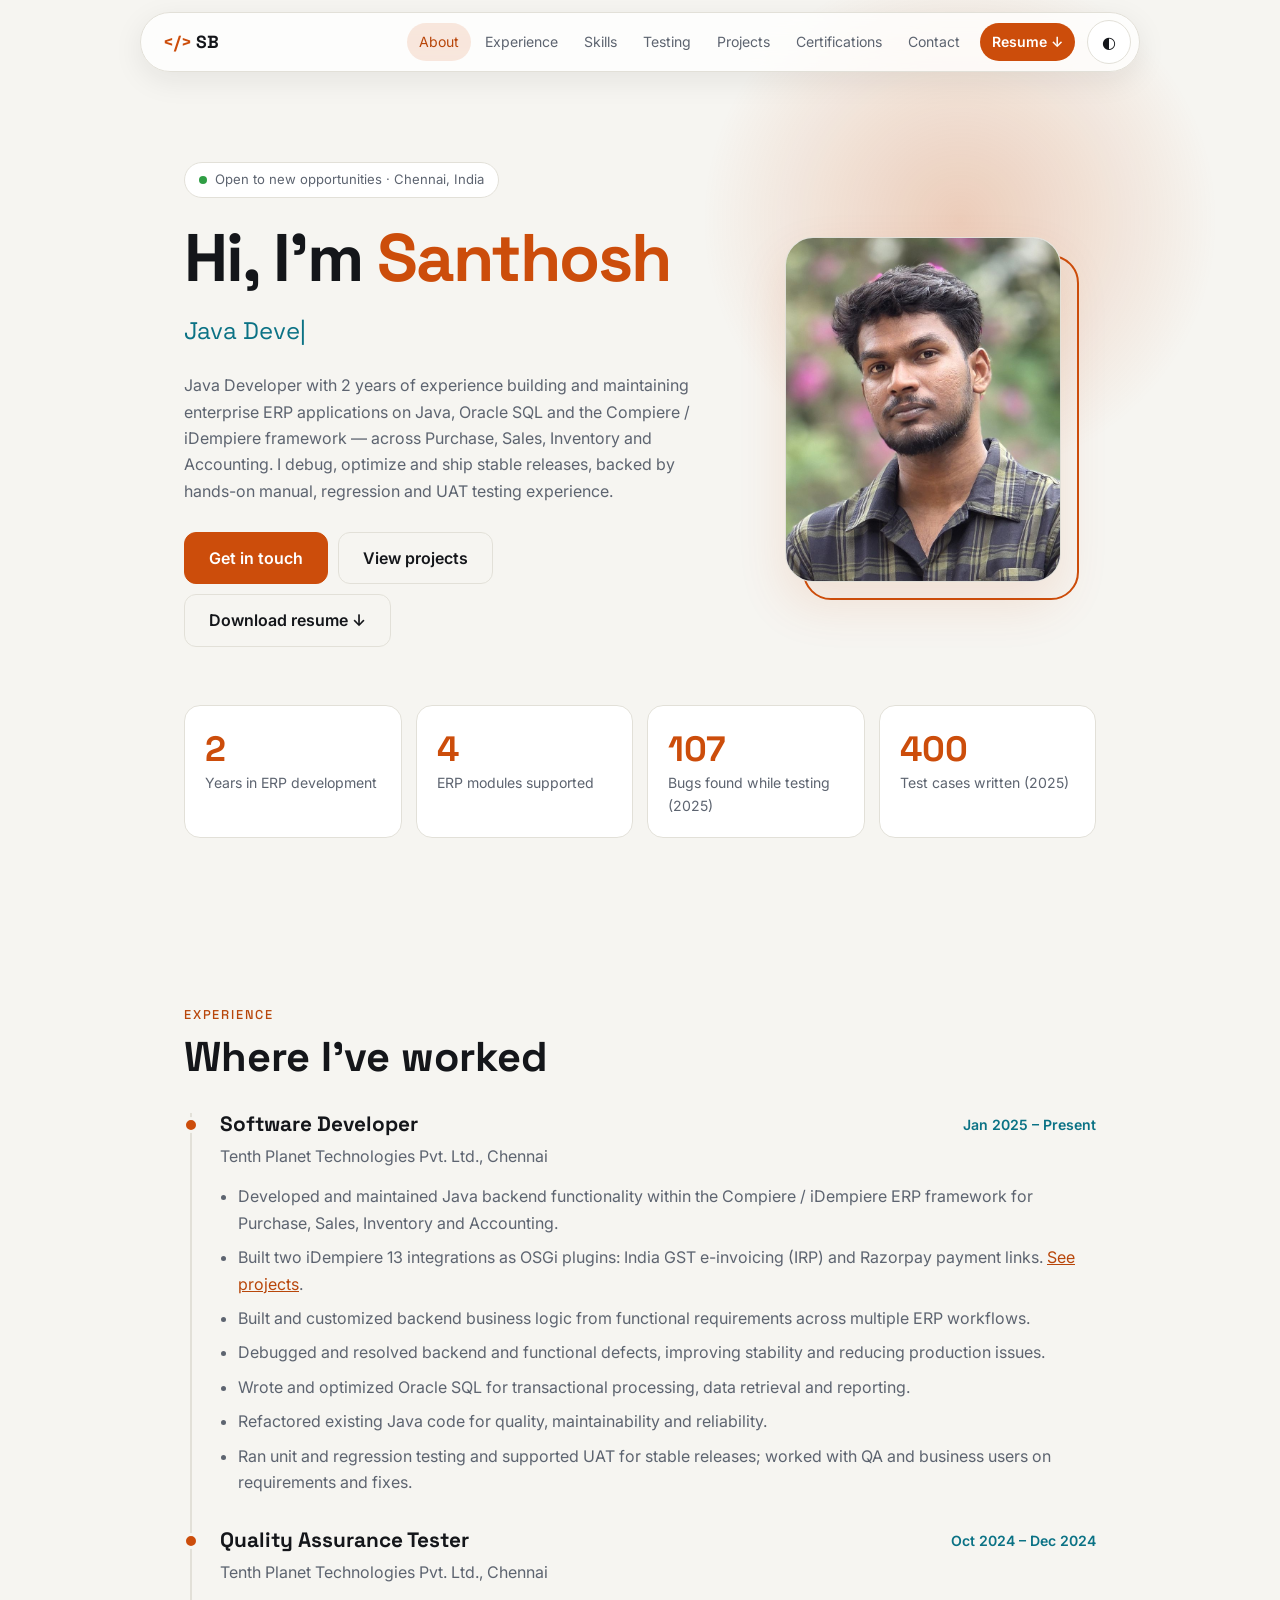
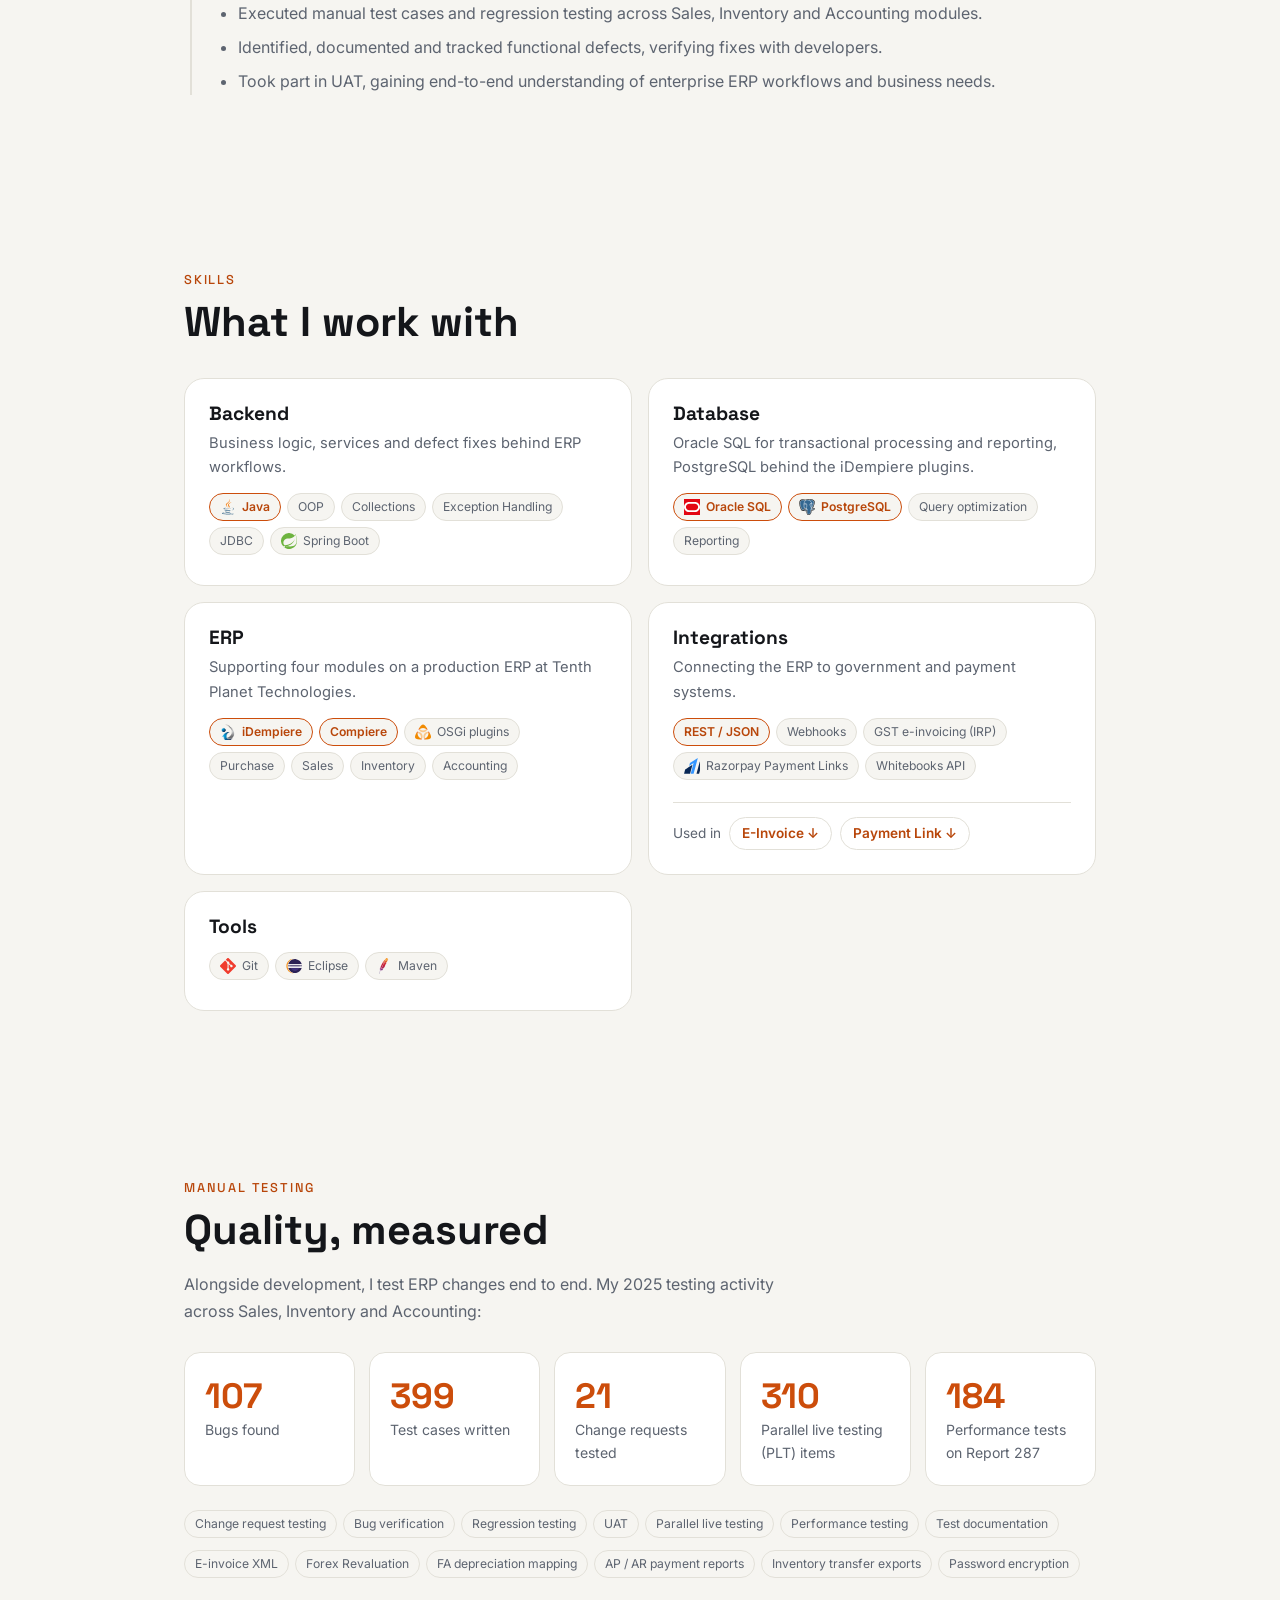
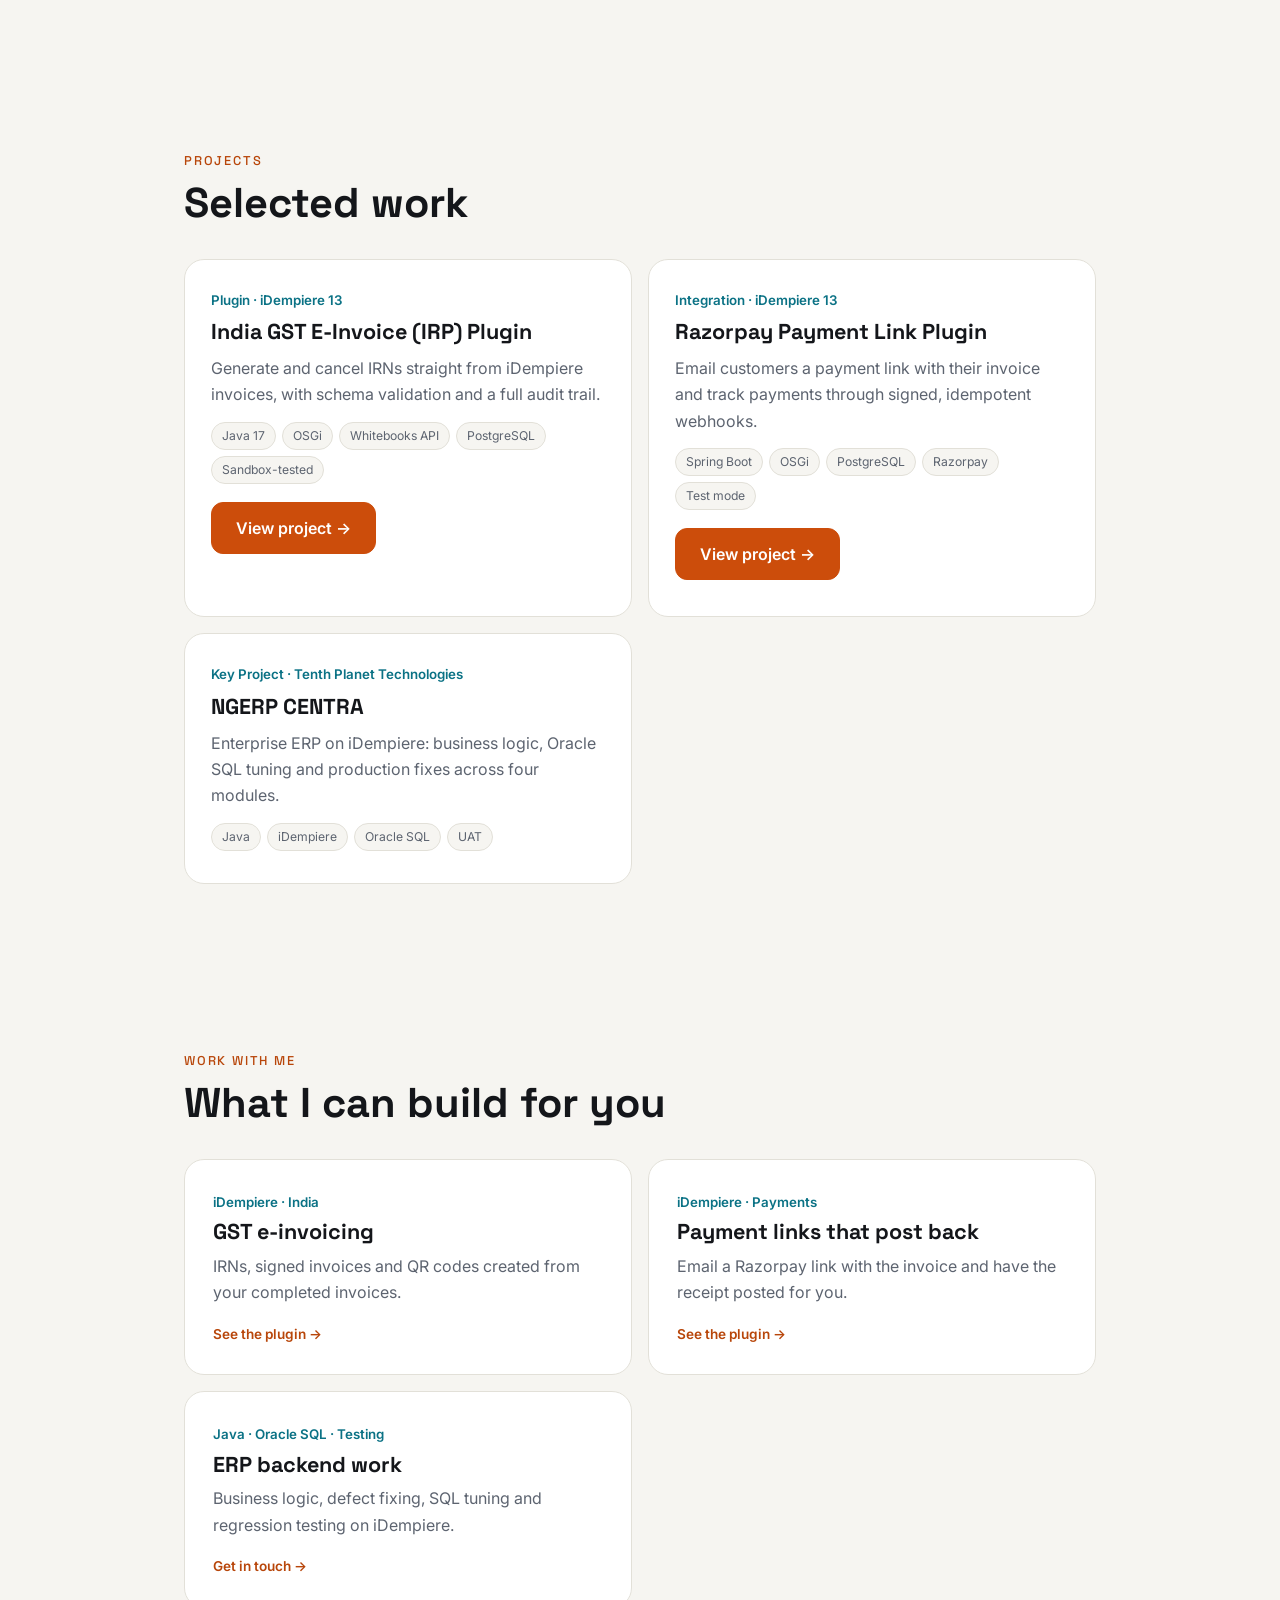
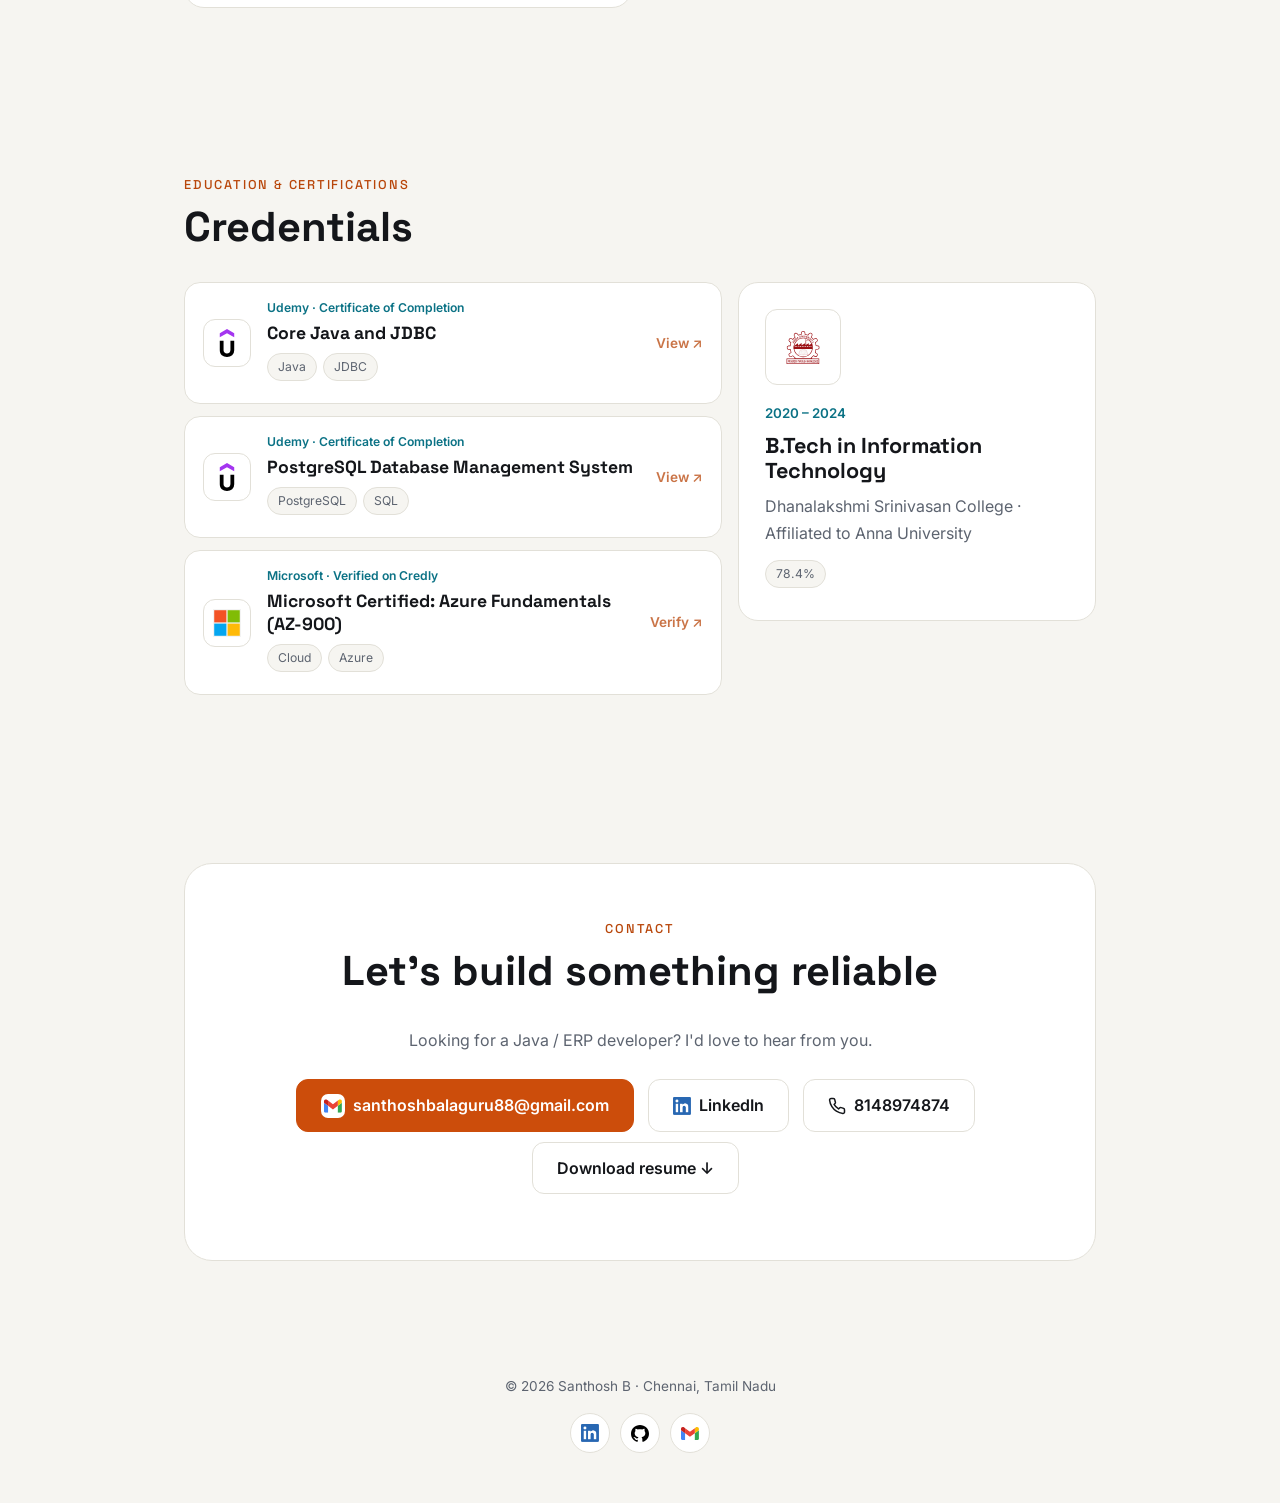
==== commit 3a5746ca: "Revamped Education and Certification section" ====
--- a/index.html
+++ b/index.html
@@ -52,8 +52,17 @@
 .sk .seen a{color:var(--acc-text);font-weight:600;text-decoration:none;padding:4px 12px;border:1px solid var(--line);border-radius:99px;transition:.2s}
 .sk .seen a:hover{border-color:var(--acc);background:color-mix(in srgb,var(--acc) 10%,transparent)}
 .card.hl{border-color:var(--acc);box-shadow:0 0 0 3px color-mix(in srgb,var(--acc) 35%,transparent),0 14px 34px var(--glow)}
-.certs{display:grid;grid-template-columns:repeat(auto-fit,minmax(min(240px,100%),1fr));gap:14px;margin-top:34px}
-.cert{display:flex;flex-direction:column;align-items:flex-start;gap:14px;border:1px solid var(--line);border-radius:16px;padding:18px 20px;background:var(--card);text-decoration:none;color:var(--ink);position:relative;transition:.25s}
+.edu-grid{display:grid;grid-template-columns:minmax(0,1.2fr) minmax(0,.8fr);gap:16px;align-items:start}
+@media(max-width:860px){.edu-grid{grid-template-columns:1fr}}
+.edu-card .pills{margin-top:6px}
+.certs{display:grid;gap:12px;margin:0}
+.cert{display:flex;align-items:center;gap:16px;border:1px solid var(--line);border-radius:16px;padding:16px 18px;background:var(--card);text-decoration:none;color:var(--ink);position:relative;transition:.25s}
+.cert .go{margin-top:0;white-space:nowrap}
+.lg{flex:none;display:grid;place-items:center;width:48px;height:48px;border-radius:12px;background:#fff;border:1px solid var(--line)}
+.lg img{width:28px;height:28px;object-fit:contain}
+.edu-card .lg{width:76px;height:76px;margin-bottom:14px}
+.edu-card .lg img{width:56px;height:56px}
+.cert .pills{margin-top:8px}
 .cert:hover,.cert:focus-visible{transform:translateY(-4px);border-color:var(--acc);box-shadow:0 14px 34px var(--glow);outline:none}
 .cb{flex:1;min-width:0;width:100%}.cb small{display:block;color:var(--acc2);font-weight:600;font-size:.76rem;line-height:1.4;margin-bottom:6px}
 .cb b{display:block;font-family:'Space Grotesk',sans-serif;font-size:1.1rem;line-height:1.3;overflow-wrap:anywhere}
@@ -78,8 +87,7 @@
 .portrait{order:-1;justify-self:start;width:170px}
 .portrait:before{inset:10px -10px -10px 10px;border-radius:22px}
 .ph{aspect-ratio:1/1;border-radius:22px}
-.ph img{object-position:50% 58%}
-.ph img{object-position:50% 58%;transform:translate(-9%, 5%) scale(1.5)}
+.ph img{object-position:50% 58%;transform:translate(-9%, 17%) scale(1.6)}
 }
 </style>
 </head>
@@ -169,13 +177,14 @@
 
 <section id="edu" class="rv">
 <div class="eyebrow">Education &amp; Certifications</div><h2>Credentials</h2>
-<div class="certs" style="margin-top:0">
-<a class="cert" href="https://www.udemy.com/certificate/UC-5e685139-abd2-43ed-b27d-0bf77f85c052/" target="_blank" rel="noopener"><span class="cb"><small>Udemy · Certificate of Completion</small><b>Core Java and JDBC</b></span><span class="go">View ↗</span></a>
-<a class="cert" href="https://www.udemy.com/certificate/UC-26dd299c-749d-40ff-84b7-709927bcfcb7/" target="_blank" rel="noopener"><span class="cb"><small>Udemy · Certificate of Completion</small><b>PostgreSQL Database Management System</b></span><span class="go">View ↗</span></a>
-<a class="cert" href="https://www.credly.com/badges/c9484f52-9594-4102-beeb-a816257a2bc6/public_url" target="_blank" rel="noopener"><span class="cb"><small>Microsoft · Verified on Credly</small><b>Microsoft Certified: Azure Fundamentals (AZ-900)</b></span><span class="go">Verify ↗</span></a>
-</div>
-<h3 style="margin:44px 0 14px">Education</h3>
-<div class="grid"><div class="card"><small>2020 – 2024</small><h3>B.Tech in Information Technology</h3><p>Dhanalakshmi Srinivasan College · 78.4%</p></div></div>
+<div class="edu-grid">
+<div class="certs">
+<a class="cert" href="https://www.udemy.com/certificate/UC-5e685139-abd2-43ed-b27d-0bf77f85c052/" target="_blank" rel="noopener"><span class="lg"><img src="/icons/udemy.svg" alt="" width="28" height="28"></span><span class="cb"><small>Udemy · Certificate of Completion</small><b>Core Java and JDBC</b><div class="pills"><span>Java</span><span>JDBC</span></div></span><span class="go">View ↗</span></a>
+<a class="cert" href="https://www.udemy.com/certificate/UC-26dd299c-749d-40ff-84b7-709927bcfcb7/" target="_blank" rel="noopener"><span class="lg"><img src="/icons/udemy.svg" alt="" width="28" height="28"></span><span class="cb"><small>Udemy · Certificate of Completion</small><b>PostgreSQL Database Management System</b><div class="pills"><span>PostgreSQL</span><span>SQL</span></div></span><span class="go">View ↗</span></a>
+<a class="cert" href="https://www.credly.com/badges/c9484f52-9594-4102-beeb-a816257a2bc6/public_url" target="_blank" rel="noopener"><span class="lg"><img src="/icons/microsoft.svg" alt="" width="28" height="28"></span><span class="cb"><small>Microsoft · Verified on Credly</small><b>Microsoft Certified: Azure Fundamentals (AZ-900)</b><div class="pills"><span>Cloud</span><span>Azure</span></div></span><span class="go">Verify ↗</span></a>
+</div>
+<div class="card edu-card"><span class="lg"><img src="/icons/anna-university.svg" alt="Anna University logo" width="54" height="54"></span><small>2020 – 2024</small><h3>B.Tech in Information Technology</h3><p>Dhanalakshmi Srinivasan College · Affiliated to Anna University</p><div class="pills"><span class="p">78.4%</span></div></div>
+</div>
 </section>
 
 <section id="contact" class="contact rv">
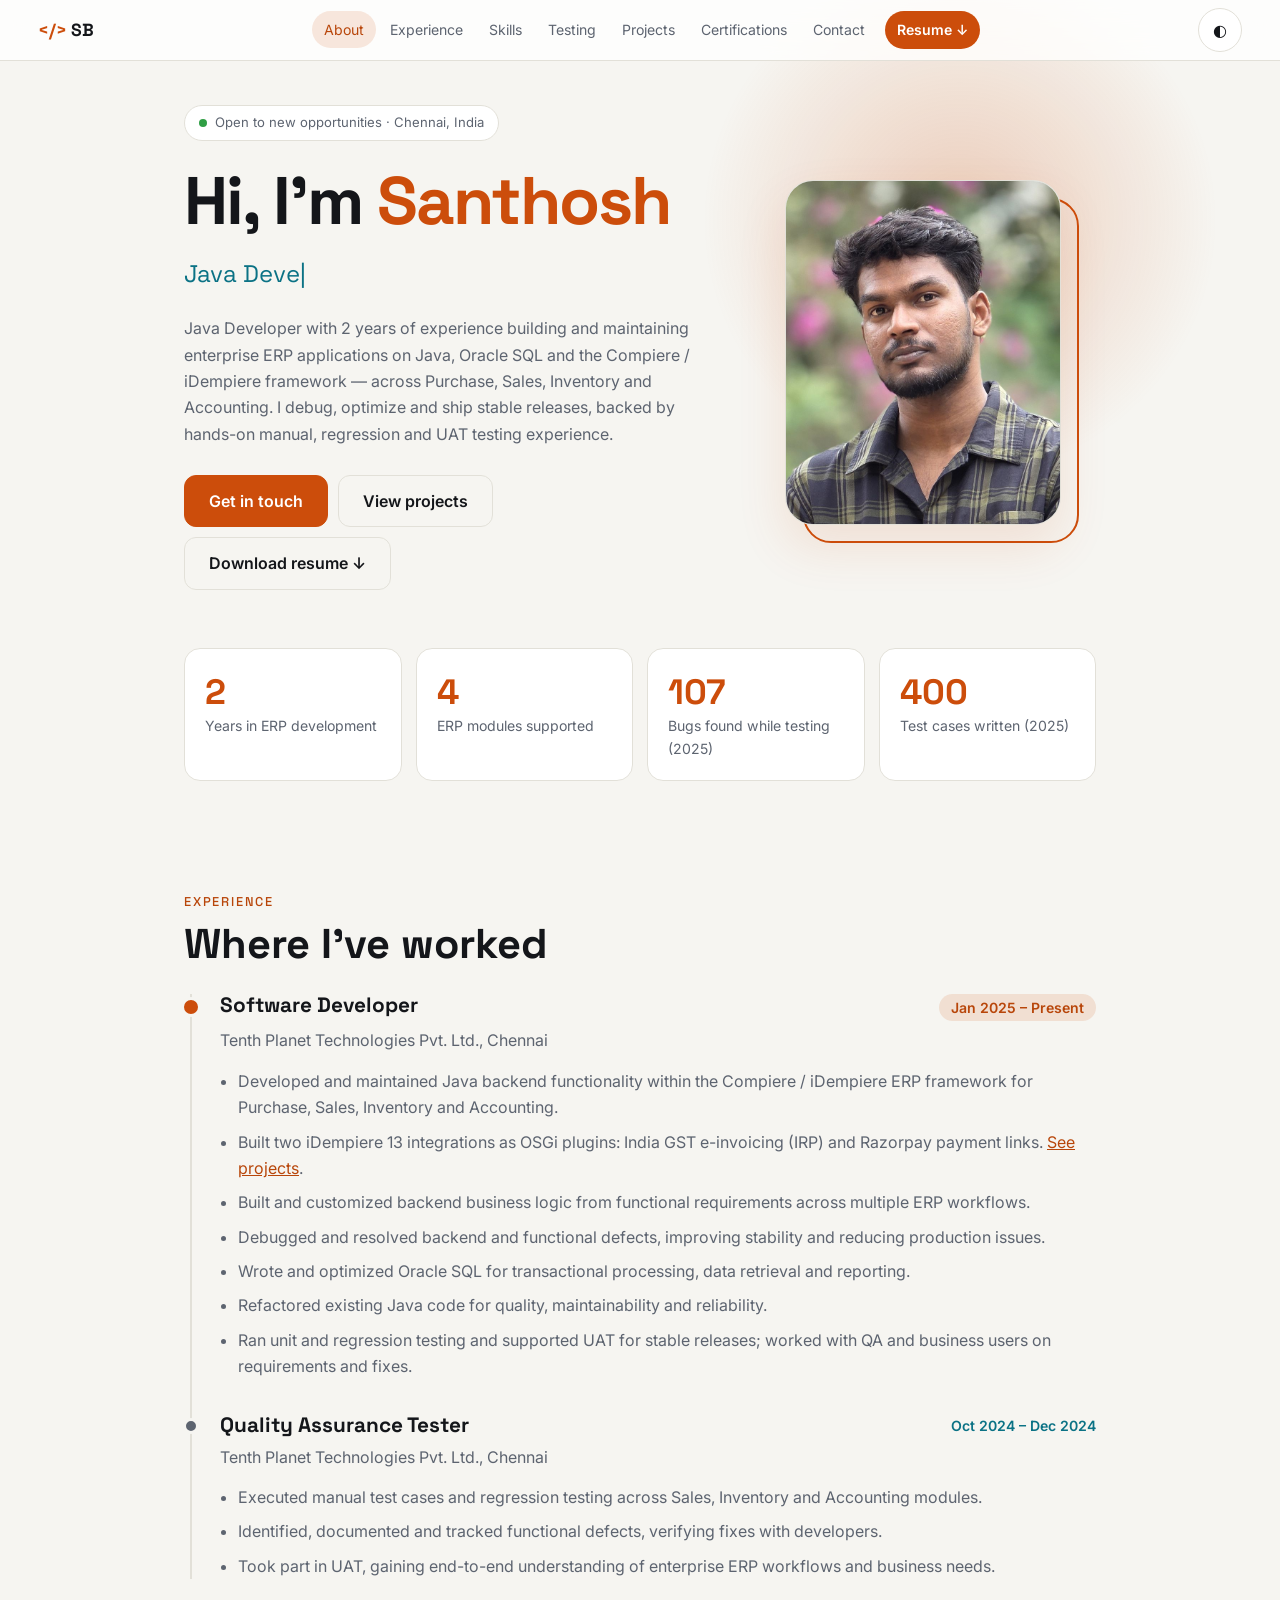
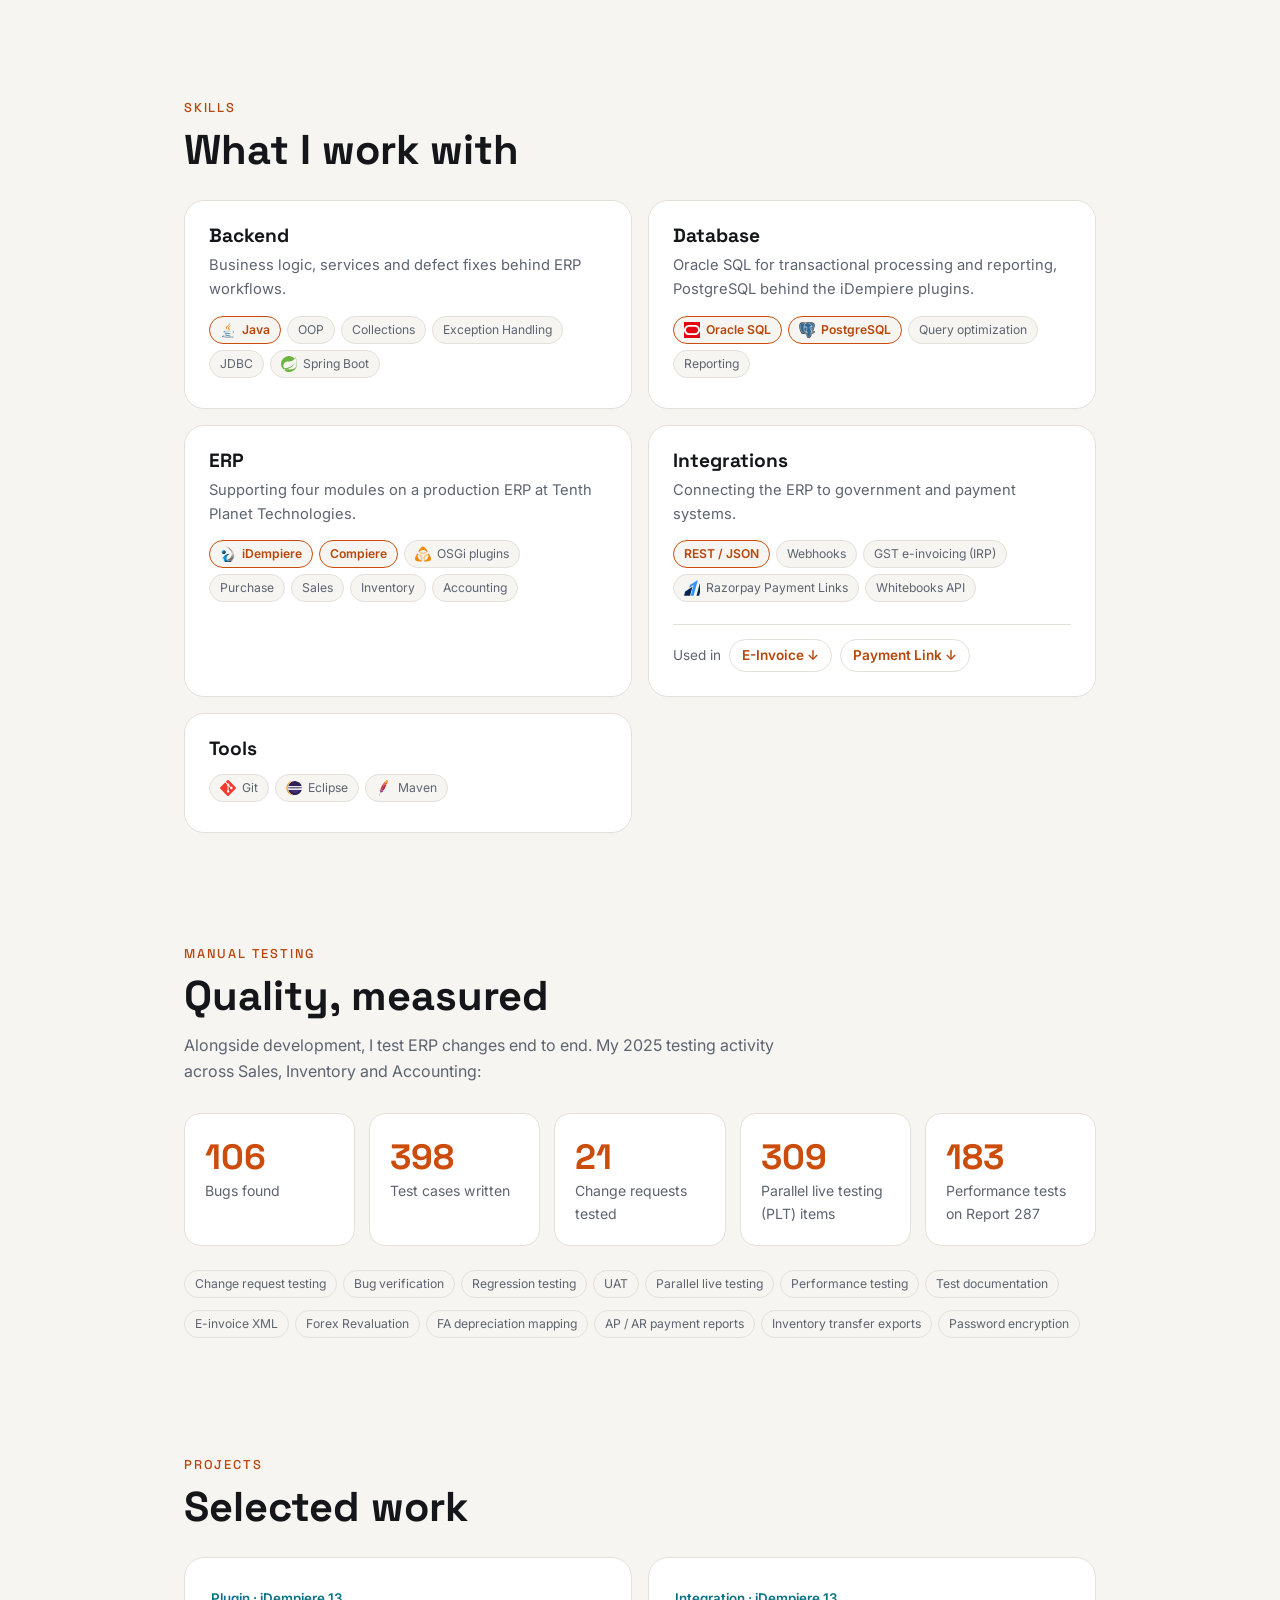
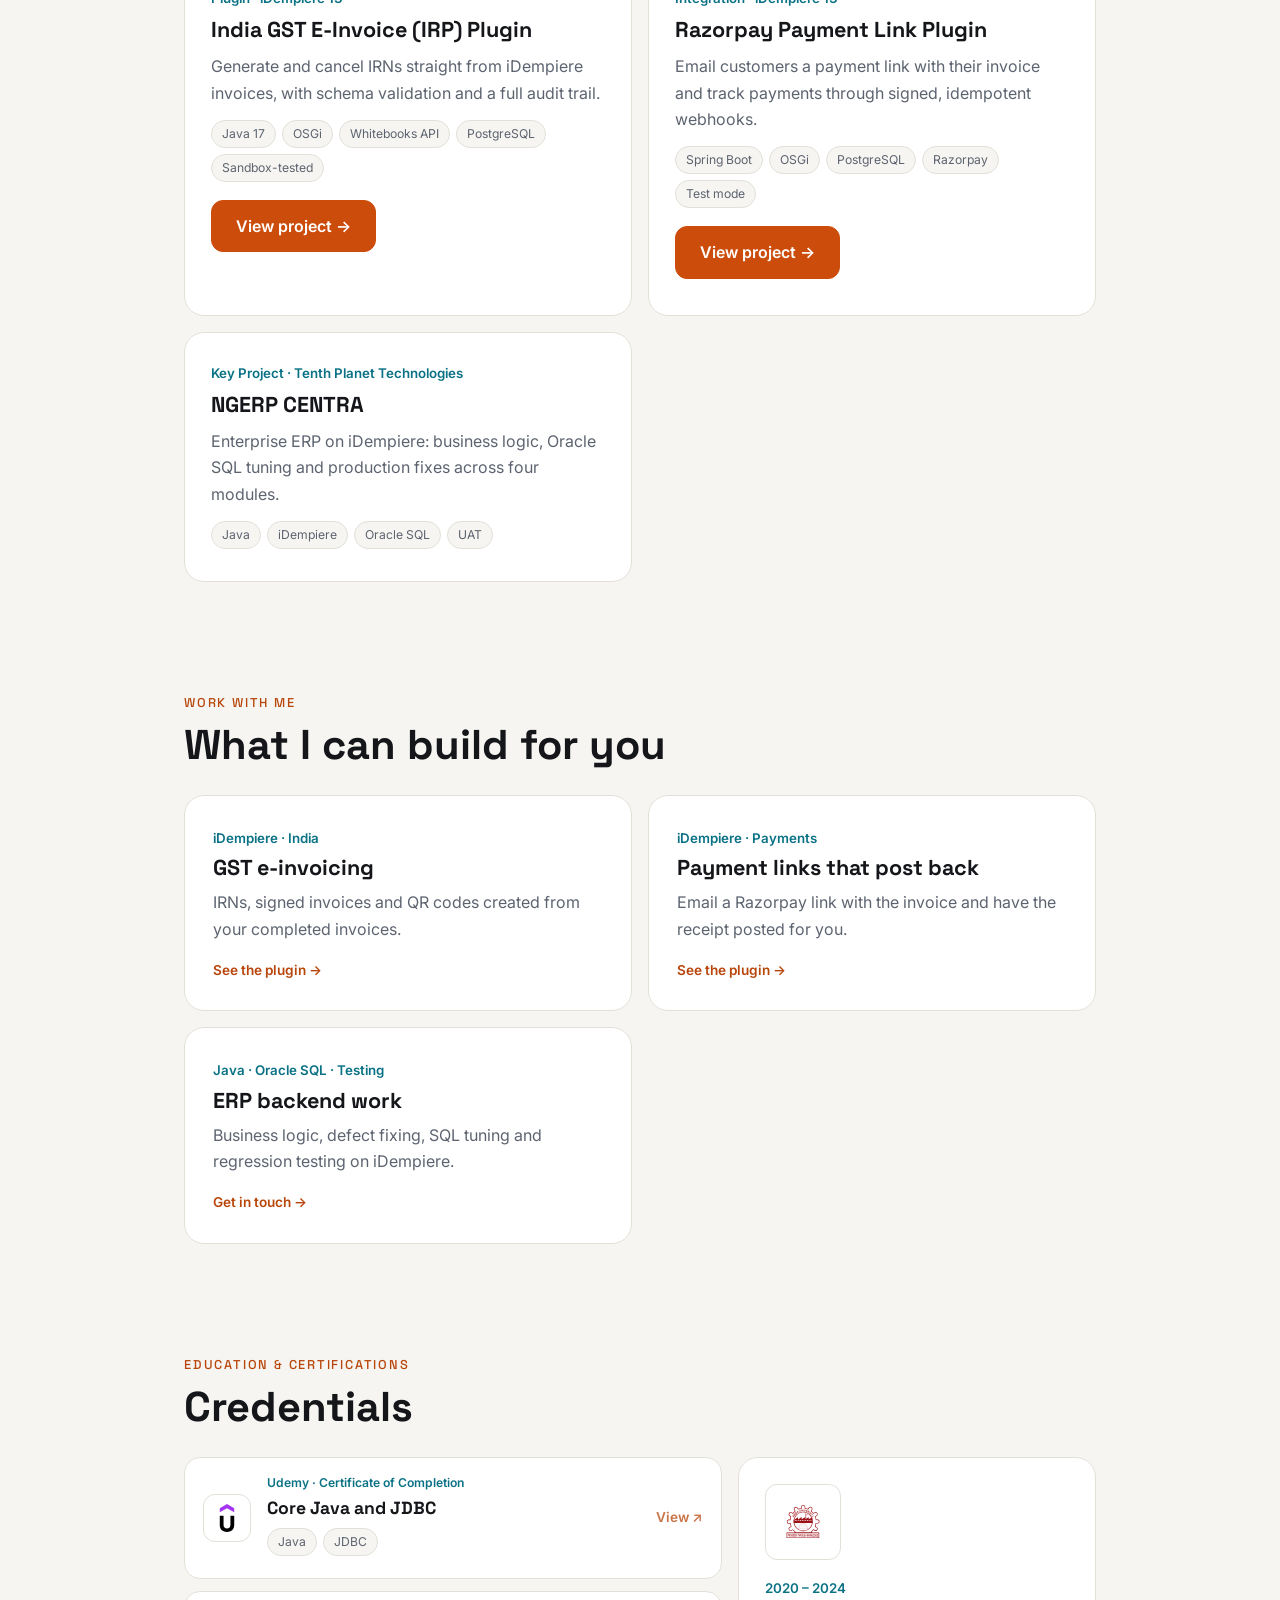
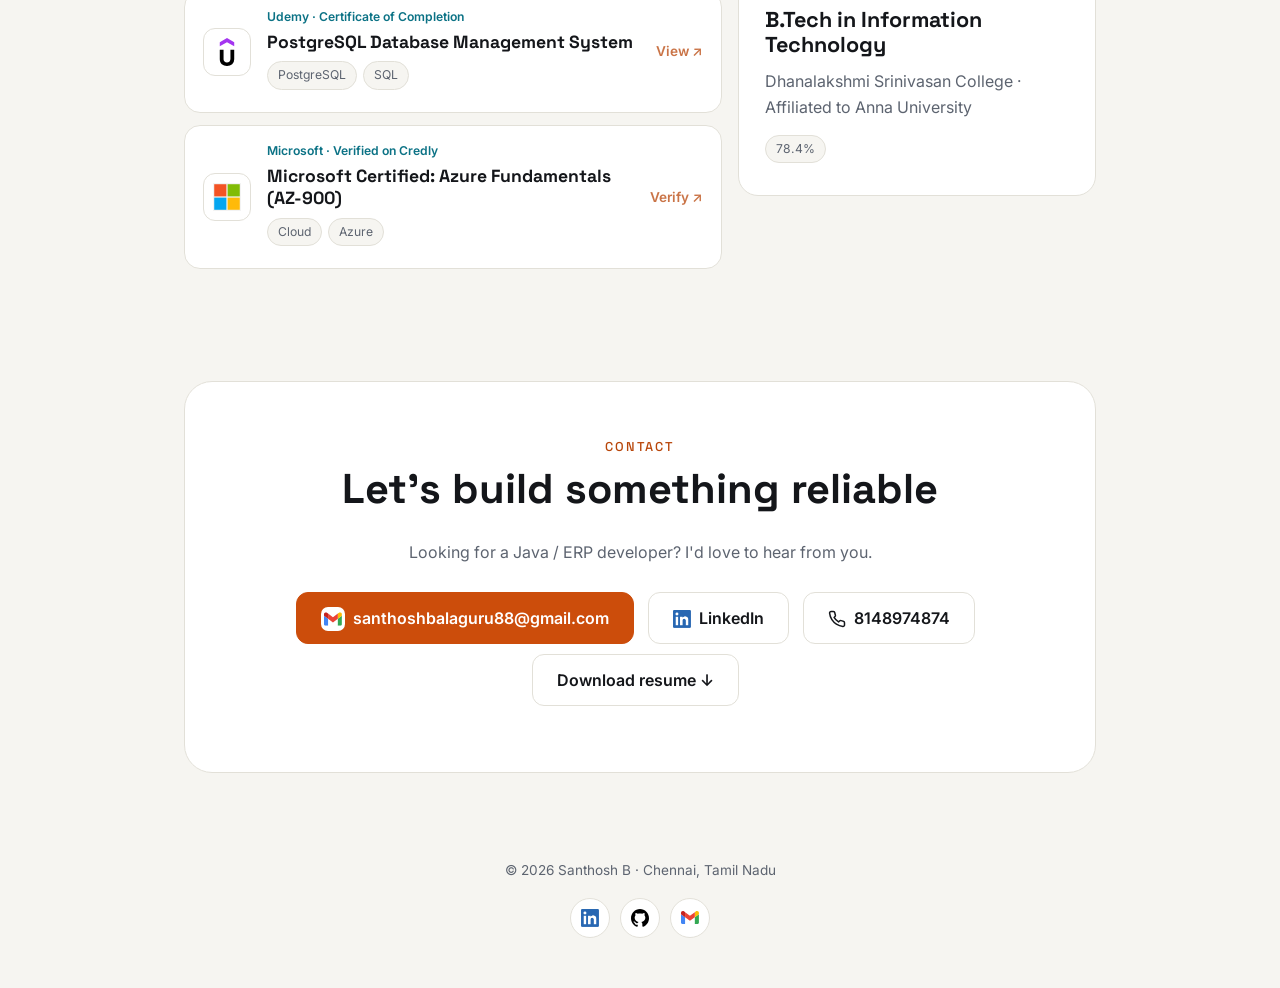
==== commit 7473abc0: "Removed Spaces" ====
--- a/index.html
+++ b/index.html
@@ -40,6 +40,11 @@
 .type{font-family:'Space Grotesk',sans-serif;font-size:clamp(1.1rem,3vw,1.5rem);color:var(--acc2);min-height:1.8em}
 .type:after{content:"|";animation:p 1s infinite}
 .tl{border-left:2px solid var(--line);margin-left:6px;padding-left:28px}.tl>div{position:relative;margin-bottom:34px}.tl>div:last-child{margin-bottom:0}.tl>div:before{content:"";box-sizing:border-box;position:absolute;left:-37px;top:4px;width:16px;height:16px;border-radius:50%;background:var(--acc);border:3px solid var(--bg)}.tl ul{margin:0;padding-left:18px;color:var(--mute)}.tl li{margin-bottom:8px}.tl li a{color:var(--acc-text)}
+.tl>div:not(.now):before{background:var(--mute)}
+.tl>.now:before{left:-39px;top:3px;width:20px;height:20px;animation:now 2.4s ease-out infinite}
+.tl>.now .when{color:var(--acc-text);background:color-mix(in srgb,var(--acc) 13%,transparent);padding:2px 12px;border-radius:99px}
+@keyframes now{0%{box-shadow:0 0 0 0 color-mix(in srgb,var(--acc) 45%,transparent)}100%{box-shadow:0 0 0 12px transparent}}
+@media(prefers-reduced-motion:reduce){.tl>.now:before{animation:none}}
 .row{display:flex;justify-content:space-between;gap:10px;flex-wrap:wrap;margin-bottom:6px}
 .row h3{font-size:1.3rem}.when{color:var(--acc2);font-size:.88rem;font-weight:600}
 .co{color:var(--mute);margin-bottom:14px}
@@ -84,10 +89,7 @@
 .ph img{display:block;width:100%;height:100%;object-fit:cover;object-position:50% 80%;transform:translate(-7%,12%) scale(2.0);transform-origin:50% 30%}
 /* To adjust profile picture in mobile view*/
 @media(max-width:860px){
-.portrait{order:-1;justify-self:start;width:170px}
-.portrait:before{inset:10px -10px -10px 10px;border-radius:22px}
-.ph{aspect-ratio:1/1;border-radius:22px}
-.ph img{object-position:50% 58%;transform:translate(-9%, 17%) scale(1.6)}
+.portrait{display:none}
 }
 </style>
 </head>
@@ -106,7 +108,7 @@
 <p class="lead">Java Developer with 2 years of experience building and maintaining enterprise ERP applications on Java, Oracle SQL and the Compiere / iDempiere framework — across Purchase, Sales, Inventory and Accounting. I debug, optimize and ship stable releases, backed by hands-on manual, regression and UAT testing experience.</p>
 <a class="btn" href="#contact">Get in touch</a><a class="btn o" href="#work">View projects</a><a class="btn o" href="/Santhosh_B_Resume.pdf" download>Download resume ↓</a>
 </div>
-<figure class="portrait"><div class="ph"><img src="/profile-photo.jpg" alt="Santhosh B" width="400" height="500" fetchpriority="high"></div></figure>
+<figure class="portrait"><div class="ph"><img src="/profile-photo.jpg" alt="Santhosh B" width="400" height="500" loading="lazy"></div></figure>
 </div>
 <div class="stats">
 <div class="stat"><b data-n="2">0</b><span>Years in ERP development</span></div>
@@ -119,7 +121,7 @@
 <section id="exp" class="rv">
 <div class="eyebrow">Experience</div><h2>Where I've worked</h2>
 <div class="tl">
-<div><div class="row"><h3>Software Developer</h3><span class="when">Jan 2025 – Present</span></div><div class="co">Tenth Planet Technologies Pvt. Ltd., Chennai</div>
+<div class="now"><div class="row"><h3>Software Developer</h3><span class="when">Jan 2025 – Present</span></div><div class="co">Tenth Planet Technologies Pvt. Ltd., Chennai</div>
 <ul><li>Developed and maintained Java backend functionality within the Compiere / iDempiere ERP framework for Purchase, Sales, Inventory and Accounting.</li>
 <li>Built two iDempiere 13 integrations as OSGi plugins: India GST e-invoicing (IRP) and Razorpay payment links. <a href="#work">See projects</a>.</li>
 <li>Built and customized backend business logic from functional requirements across multiple ERP workflows.</li>
--- a/site.css
+++ b/site.css
@@ -6,19 +6,19 @@
 @media (prefers-color-scheme: dark){
 :root:not([data-theme="light"]){--bg:#0e1013;--card:#171a1f;--ink:#eef0f3;--mute:#9aa3af;--line:#262b33;--acc:#ff8a4c;--acc2:#3bc9db;--glow:rgba(255,138,76,.14);--on-acc:#14161a;--acc-text:#ff8a4c;color-scheme:dark}
 :root:not([data-theme="light"]) nav{box-shadow:0 8px 30px rgba(0,0,0,.45)}
-:root:not([data-theme="light"]) .links{box-shadow:0 18px 40px rgba(0,0,0,.55)}
 :root:not([data-theme="light"]) .soc .gh-l{display:none}
 :root:not([data-theme="light"]) .soc .gh-d{display:block}
 }
-*{box-sizing:border-box}html{scroll-behavior:smooth;scroll-padding-top:96px;overflow-x:hidden;-webkit-text-size-adjust:100%;text-size-adjust:100%}
+*{box-sizing:border-box}html{scroll-behavior:smooth;scroll-padding-top:80px;overflow-x:hidden;-webkit-text-size-adjust:100%;text-size-adjust:100%}
 body{margin:0;background:var(--bg);color:var(--ink);font:16px/1.65 Inter,system-ui,sans-serif}
 h1,h2,h3{font-family:'Space Grotesk',Inter,sans-serif;line-height:1.15;margin:0}
 a{color:inherit}
 /* nav: floating pill, hamburger menu under 980px */
-nav{position:sticky;top:calc(env(safe-area-inset-top,0px) + 12px);z-index:10;display:flex;align-items:center;justify-content:space-between;gap:12px;width:min(1000px,calc(100% - 10vw));margin:12px auto 0;padding:7px 8px 7px 22px;border:1px solid var(--line);border-radius:99px;background:color-mix(in srgb,var(--card) 78%,transparent);-webkit-backdrop-filter:blur(14px) saturate(1.4);backdrop-filter:blur(14px) saturate(1.4);box-shadow:0 8px 30px rgba(20,22,26,.08)}
+nav{position:sticky;top:env(safe-area-inset-top,0px);z-index:10;display:flex;align-items:center;justify-content:space-between;gap:12px;width:100%;margin:0;padding:8px clamp(16px,3vw,48px);border:0;border-bottom:1px solid var(--line);border-radius:0;box-shadow:none;transition:border-color .2s,transform .3s cubic-bezier(.4,0,.2,1)}
+nav:before{content:"";position:absolute;inset:0;z-index:-1;border-radius:inherit;background:color-mix(in srgb,var(--card) 78%,transparent);-webkit-backdrop-filter:blur(14px) saturate(1.4);backdrop-filter:blur(14px) saturate(1.4);transition:opacity .2s}
 :root[data-theme="dark"] nav{box-shadow:0 8px 30px rgba(0,0,0,.45)}
 .brand{font:700 1.1rem 'Space Grotesk',sans-serif;text-decoration:none;white-space:nowrap}.brand span{color:var(--acc)}
-.links{display:flex;gap:2px;align-items:center;margin-left:auto;font-size:.88rem}
+.links{display:flex;gap:2px;align-items:center;margin:0 auto;font-size:.88rem}
 .links a{text-decoration:none;color:var(--mute);padding:7px 12px;border-radius:99px;white-space:nowrap;transition:.2s}
 .links a:hover{color:var(--ink);background:color-mix(in srgb,var(--ink) 7%,transparent)}
 .links a.on{color:var(--acc-text);background:color-mix(in srgb,var(--acc) 13%,transparent)}
@@ -32,16 +32,40 @@
 @media(max-width:1060px){.links{gap:0}.links a{padding:7px 9px;font-size:.85rem}}
 @media(max-width:980px){
 #menu-btn{display:inline-grid}
-.links{position:absolute;top:calc(100% + 10px);left:0;right:0;margin:0;flex-direction:column;align-items:stretch;gap:2px;padding:10px;background:var(--card);border:1px solid var(--line);border-radius:24px;box-shadow:0 18px 40px rgba(20,22,26,.14);opacity:0;visibility:hidden;transform:translateY(-8px);transition:opacity .2s,transform .2s,visibility .2s}
-:root[data-theme="dark"] .links{box-shadow:0 18px 40px rgba(0,0,0,.55)}
-nav.open .links{opacity:1;visibility:visible;transform:none}
-.links a{padding:13px 16px;border-radius:14px;font-size:1rem}
-.links a.nav-btn{margin:6px 0 0;text-align:center}
-.links{max-height:calc(100vh - 116px);max-height:calc(100dvh - 116px);overflow-y:auto}
+.brand,.tools{position:relative;z-index:2}
+/* while open, the pill dissolves into the overlay */
+:root nav.open{border-color:transparent;box-shadow:none!important}
+nav.open:before{opacity:0}
+html.menu-open,html.menu-open body{overflow:hidden}
+
+.links{position:fixed;inset:0;z-index:1;margin:0;display:flex;flex-direction:column;align-items:stretch;gap:0;
+ padding:calc(env(safe-area-inset-top,0px) + 104px) 8vw calc(env(safe-area-inset-bottom,0px) + 28px);
+ background:radial-gradient(circle at 85% 0,var(--glow),transparent 55%),var(--bg);
+ overflow-y:auto;overscroll-behavior:contain;counter-reset:m;
+ opacity:0;visibility:hidden;transition:opacity .25s,visibility .25s}
+nav.open .links{opacity:1;visibility:visible}
+
+.links a{opacity:0;transform:translateY(16px);transition:opacity .35s,transform .35s,color .2s}
+nav.open .links a{opacity:1;transform:none}
+nav.open .links a:nth-child(2){transition-delay:.08s}
+nav.open .links a:nth-child(3){transition-delay:.11s}
+nav.open .links a:nth-child(4){transition-delay:.14s}
+nav.open .links a:nth-child(5){transition-delay:.17s}
+nav.open .links a:nth-child(6){transition-delay:.20s}
+nav.open .links a:nth-child(7){transition-delay:.23s}
+nav.open .links a:nth-child(8){transition-delay:.26s}
+
+.links a:not(.nav-btn){counter-increment:m;display:flex;align-items:baseline;gap:18px;padding:14px 0;border-radius:0;border-bottom:1px solid var(--line);
+ font:500 clamp(1.8rem,8vw,2.6rem)/1.15 'Space Grotesk',sans-serif;color:var(--ink)}
+.links a:not(.nav-btn):before{content:counter(m,decimal-leading-zero);font:500 .8rem 'Space Grotesk',sans-serif;letter-spacing:.1em;color:var(--acc2);min-width:2em}
+.links a:not(.nav-btn):hover,.links a.on:not(.nav-btn){background:none}
+.links a.on:not(.nav-btn){color:var(--acc-text)}
+.links a.nav-btn{margin:auto 0 0;padding:16px;font-size:1rem;border-radius:14px;text-align:center}
+.links a.nav-btn:first-child{margin-top:0}
 }
 /* layout + type */
-section{max-width:1040px;margin:0 auto;padding:84px 5vw}
-.hero{padding-top:90px;position:relative}
+section{max-width:1040px;margin:0 auto;padding:56px 5vw}
+.hero{padding-top:44px;position:relative}
 .hero:before{content:"";position:absolute;inset:-40px 0 auto auto;width:min(420px,90vw);height:min(420px,90vw);background:radial-gradient(circle,var(--glow),transparent 65%);z-index:-1}
 .tag{display:inline-block;padding:6px 14px;border:1px solid var(--line);background:var(--card);border-radius:99px;font-size:.82rem;color:var(--mute)}
 .tag i{display:inline-block;width:8px;height:8px;border-radius:50%;background:#2f9e44;margin-right:8px;animation:p 2s infinite}
@@ -50,7 +74,7 @@
 h1 em{font-style:normal;color:var(--acc)}
 .lead{max-width:640px;color:var(--mute);margin:18px 0 28px}
 .eyebrow{font:500 .8rem 'Space Grotesk',sans-serif;letter-spacing:.14em;text-transform:uppercase;color:var(--acc-text);margin-bottom:10px}
-h2{font-size:clamp(1.8rem,4.5vw,2.6rem);margin-bottom:32px}
+h2{font-size:clamp(1.8rem,4.5vw,2.6rem);margin-bottom:26px}
 /* components */
 .btn{display:inline-block;max-width:100%;overflow-wrap:anywhere;padding:12px 24px;border-radius:12px;background:var(--acc);color:var(--on-acc);text-decoration:none;font-weight:600;margin:0 10px 10px 0;transition:.2s;border:1px solid var(--acc)}
 .btn.o{background:transparent;color:var(--ink);border-color:var(--line)}.btn:hover{transform:translateY(-2px)}
@@ -116,4 +140,62 @@
 .soc a:hover{border-color:var(--line)}
 }
 
-body::before{content:"";position:fixed;inset:0 0 auto;height:env(safe-area-inset-top,0px);background:var(--bg);z-index:10}+body::before{content:"";position:fixed;inset:0 0 auto;height:env(safe-area-inset-top,0px);background:var(--bg);z-index:10}
+
+/* command palette (built by site.js): Ctrl/Cmd+K, "/" or the nav search button */
+#cmdk-btn{border:1px solid var(--line);background:var(--card);color:var(--ink);border-radius:99px;width:44px;height:44px;cursor:pointer;padding:0;display:inline-grid;place-items:center;transition:border-color .2s}
+#cmdk-btn svg{width:18px;height:18px;fill:none;stroke:currentColor;stroke-width:2;stroke-linecap:round;stroke-linejoin:round}
+#cmdk-btn:hover{border-color:var(--acc)}
+#cmdk-btn:focus-visible{outline:2px solid var(--acc);outline-offset:2px}
+
+#cmdk{position:fixed;inset:0;z-index:30;display:flex;justify-content:center;align-items:flex-start;padding:calc(env(safe-area-inset-top,0px) + 12vh) 4vw 4vw;background:color-mix(in srgb,var(--bg) 55%,transparent);-webkit-backdrop-filter:blur(8px);backdrop-filter:blur(8px)}
+#cmdk[hidden]{display:none}
+html.cmdk-open,html.cmdk-open body{overflow:hidden}
+.ck-panel{width:min(620px,100%);max-height:100%;display:flex;flex-direction:column;background:var(--card);border:1px solid var(--line);border-radius:20px;box-shadow:0 30px 80px rgba(0,0,0,.28);overflow:hidden;animation:ck .16s ease-out}
+@keyframes ck{from{opacity:0;transform:translateY(-8px) scale(.98)}}
+.ck-top{display:flex;align-items:center;gap:12px;padding:14px 16px;border-bottom:1px solid var(--line)}
+.ck-top>svg{width:20px;height:20px;flex:none;fill:none;stroke:var(--mute);stroke-width:2;stroke-linecap:round}
+#ck-in{flex:1;min-width:0;border:0;outline:0;background:transparent;color:var(--ink);font:500 1.05rem Inter,system-ui,sans-serif;padding:6px 0}
+#ck-in::placeholder{color:var(--mute)}
+.ck-x,.ck-foot kbd{font:600 .72rem Inter,system-ui,sans-serif;padding:3px 8px;border:1px solid var(--line);border-bottom-width:2px;border-radius:6px;background:var(--bg);color:var(--mute)}
+.ck-x{cursor:pointer}.ck-x:focus-visible{outline:2px solid var(--acc)}.ck-x .t{display:none}
+#ck-list{list-style:none;margin:0;padding:8px;overflow-y:auto;overscroll-behavior:contain;max-height:min(52vh,420px)}
+.ck-g{font:500 .72rem 'Space Grotesk',sans-serif;letter-spacing:.14em;text-transform:uppercase;color:var(--acc-text);padding:12px 12px 4px}
+.ck-o{display:flex;align-items:center;gap:12px;padding:10px 12px;border-radius:12px;cursor:pointer;color:var(--ink);scroll-margin:8px}
+.ck-o[aria-selected=true]{background:color-mix(in srgb,var(--acc) 13%,transparent)}
+.ck-i{flex:none;display:grid;place-items:center;width:30px;height:30px;border-radius:9px;background:var(--bg);border:1px solid var(--line);color:var(--acc-text);font:600 .9rem 'Space Grotesk',sans-serif}
+.ck-l{flex:1;min-width:0;overflow:hidden;text-overflow:ellipsis;white-space:nowrap;font-weight:500}
+.ck-h{flex:none;color:var(--mute);font-size:.8rem}
+.ck-e{padding:28px 12px;text-align:center;color:var(--mute);overflow-wrap:anywhere}
+.ck-foot{display:flex;gap:18px;padding:10px 16px;border-top:1px solid var(--line);color:var(--mute);font-size:.78rem}
+.ck-foot kbd{margin-right:4px}
+@media(max-width:600px){#cmdk{padding-top:calc(env(safe-area-inset-top,0px) + 8vh)}}
+@media(hover:none){.ck-foot{display:none}.ck-x .d{display:none}.ck-x .t{display:inline}}
+@media(prefers-reduced-motion:reduce){.ck-panel{animation:none}#cmdk-btn{transition:none}}
+
+/* sliding active-link indicator (desktop nav, driven by site.js) */
+.ind{display:none}
+@media(min-width:981px){
+.links{position:relative}
+.links a{position:relative;z-index:1}
+.ind{display:block;position:absolute;z-index:0;left:0;top:0;width:0;height:0;border-radius:99px;background:color-mix(in srgb,var(--acc) 13%,transparent);pointer-events:none;opacity:0;transition:transform .35s cubic-bezier(.4,0,.2,1),width .35s cubic-bezier(.4,0,.2,1),height .35s cubic-bezier(.4,0,.2,1),opacity .2s}
+.links.has-ind a.on:not(.nav-btn){background:none}
+}
+@media(prefers-reduced-motion:reduce){.ind{transition:none}}
+
+/* hide-on-scroll-down nav (site.js toggles .nav-hide), mobile only */
+@media(max-width:980px){
+nav.nav-hide{transform:translateY(calc(-100% - 60px - env(safe-area-inset-top,0px)))}
+nav.open.nav-hide{transform:none}
+}
+@media(prefers-reduced-motion:reduce){nav{transition:none}}
+@media(max-width:980px){.hero{padding-top:28px}}
+@media(max-width:980px){
+section{padding-top:48px;padding-bottom:48px}
+section.pg,section.led,section.sign{padding-top:36px;padding-bottom:36px}
+h2{margin-bottom:22px}
+}
+
+@media(min-width:981px){
+section.pg,section.led,section.sign{padding-top:40px;padding-bottom:40px}
+}
